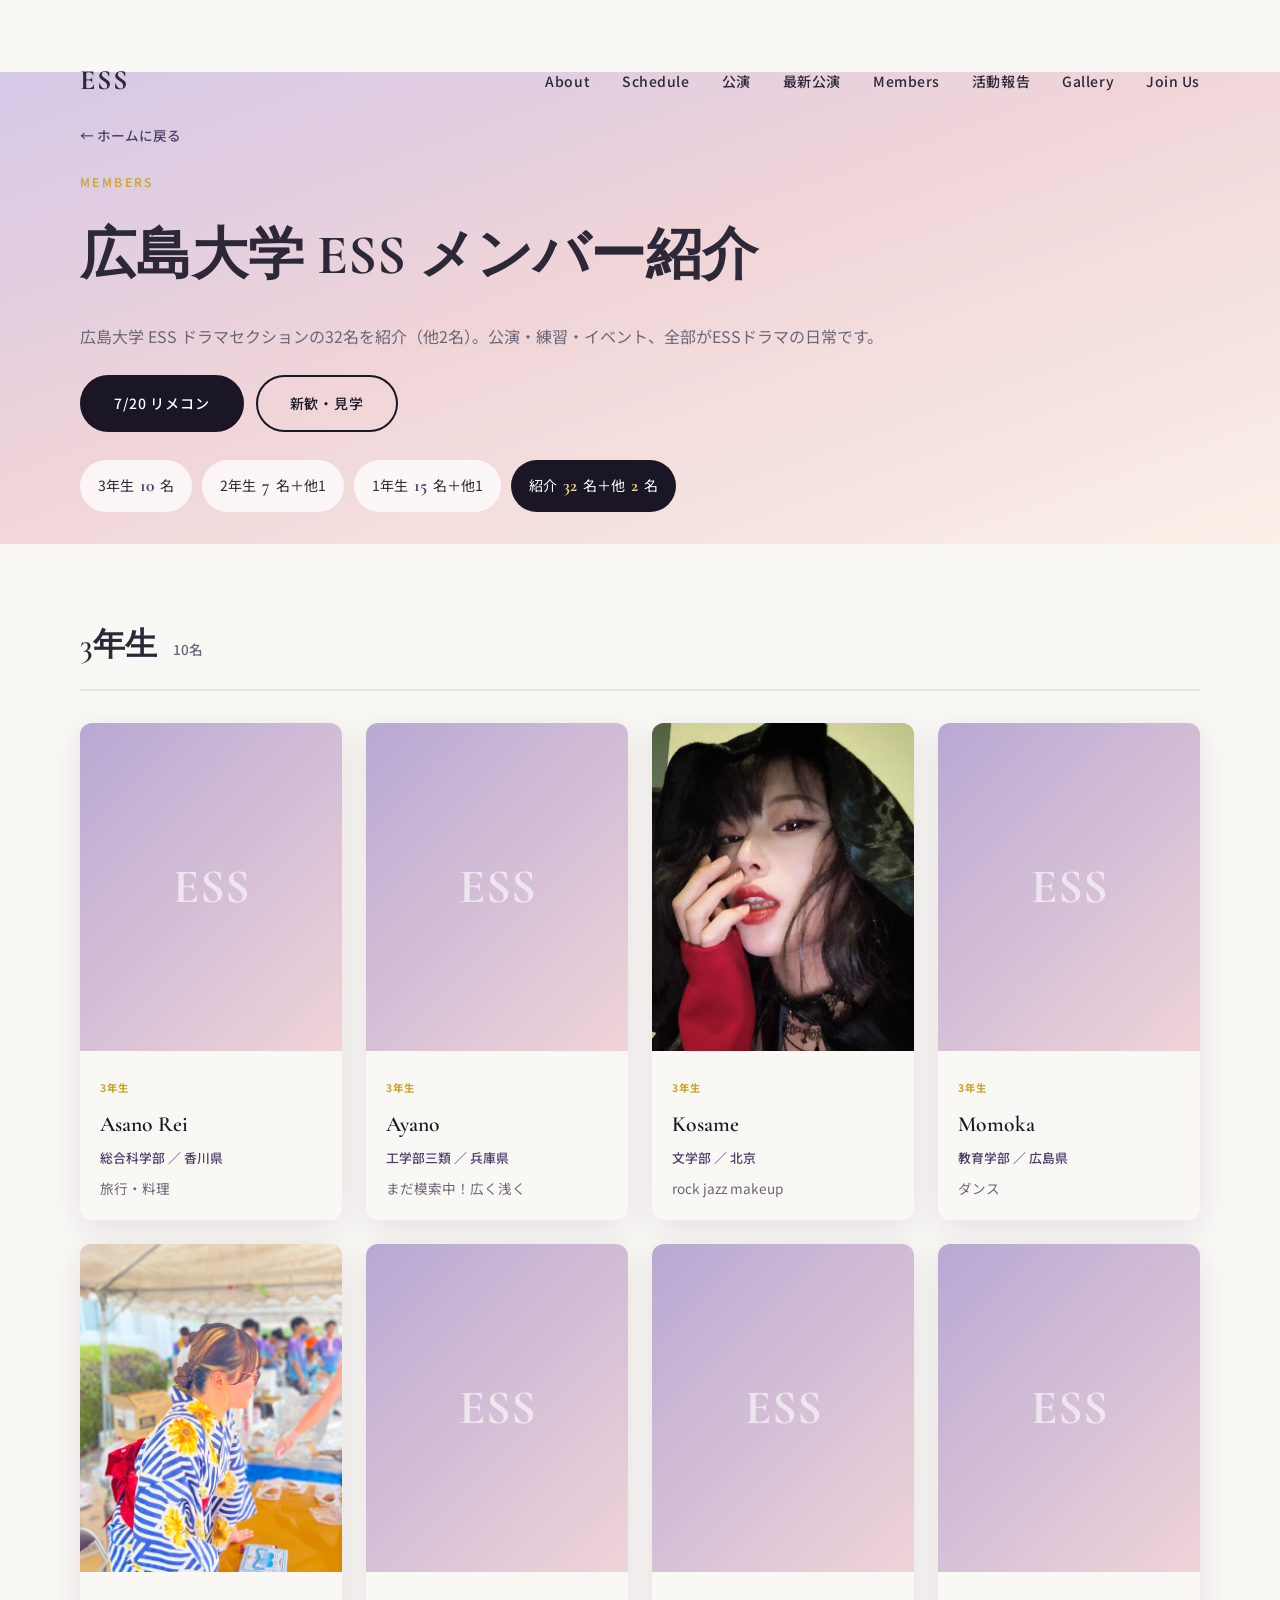
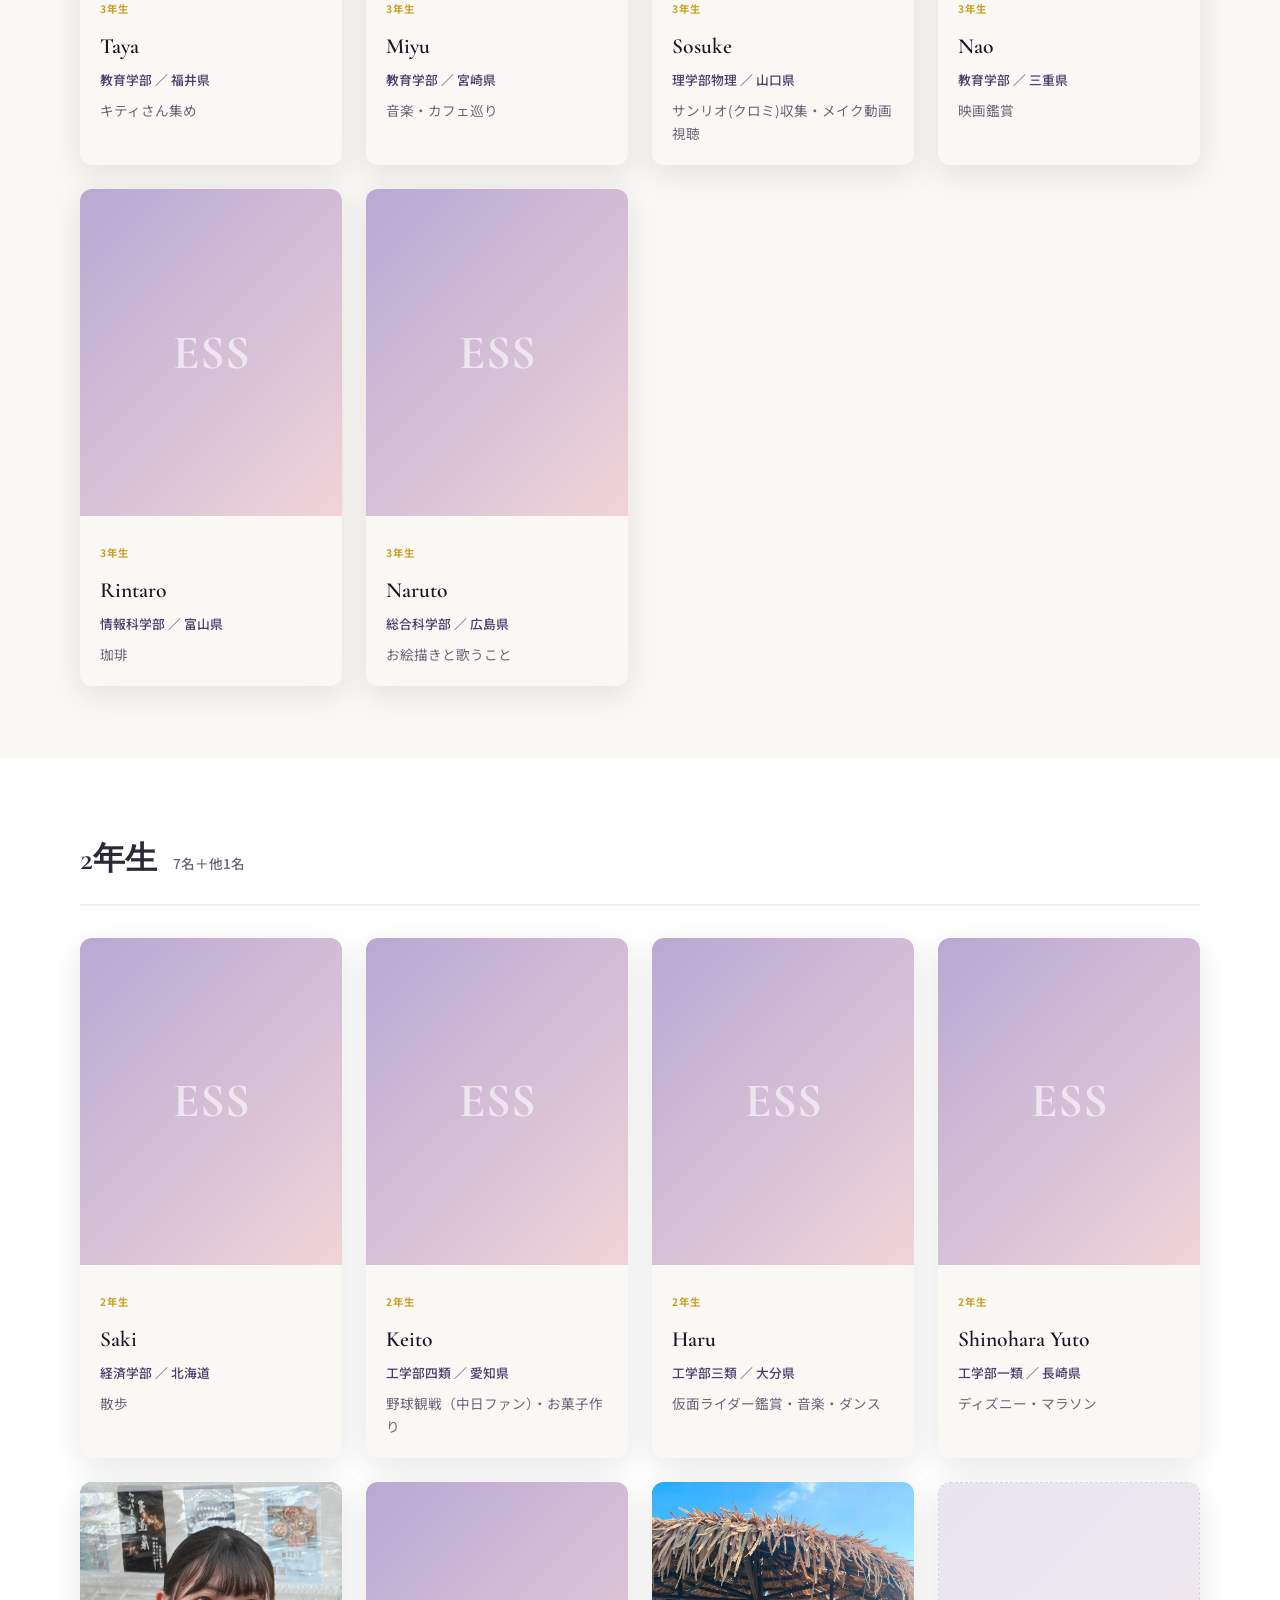
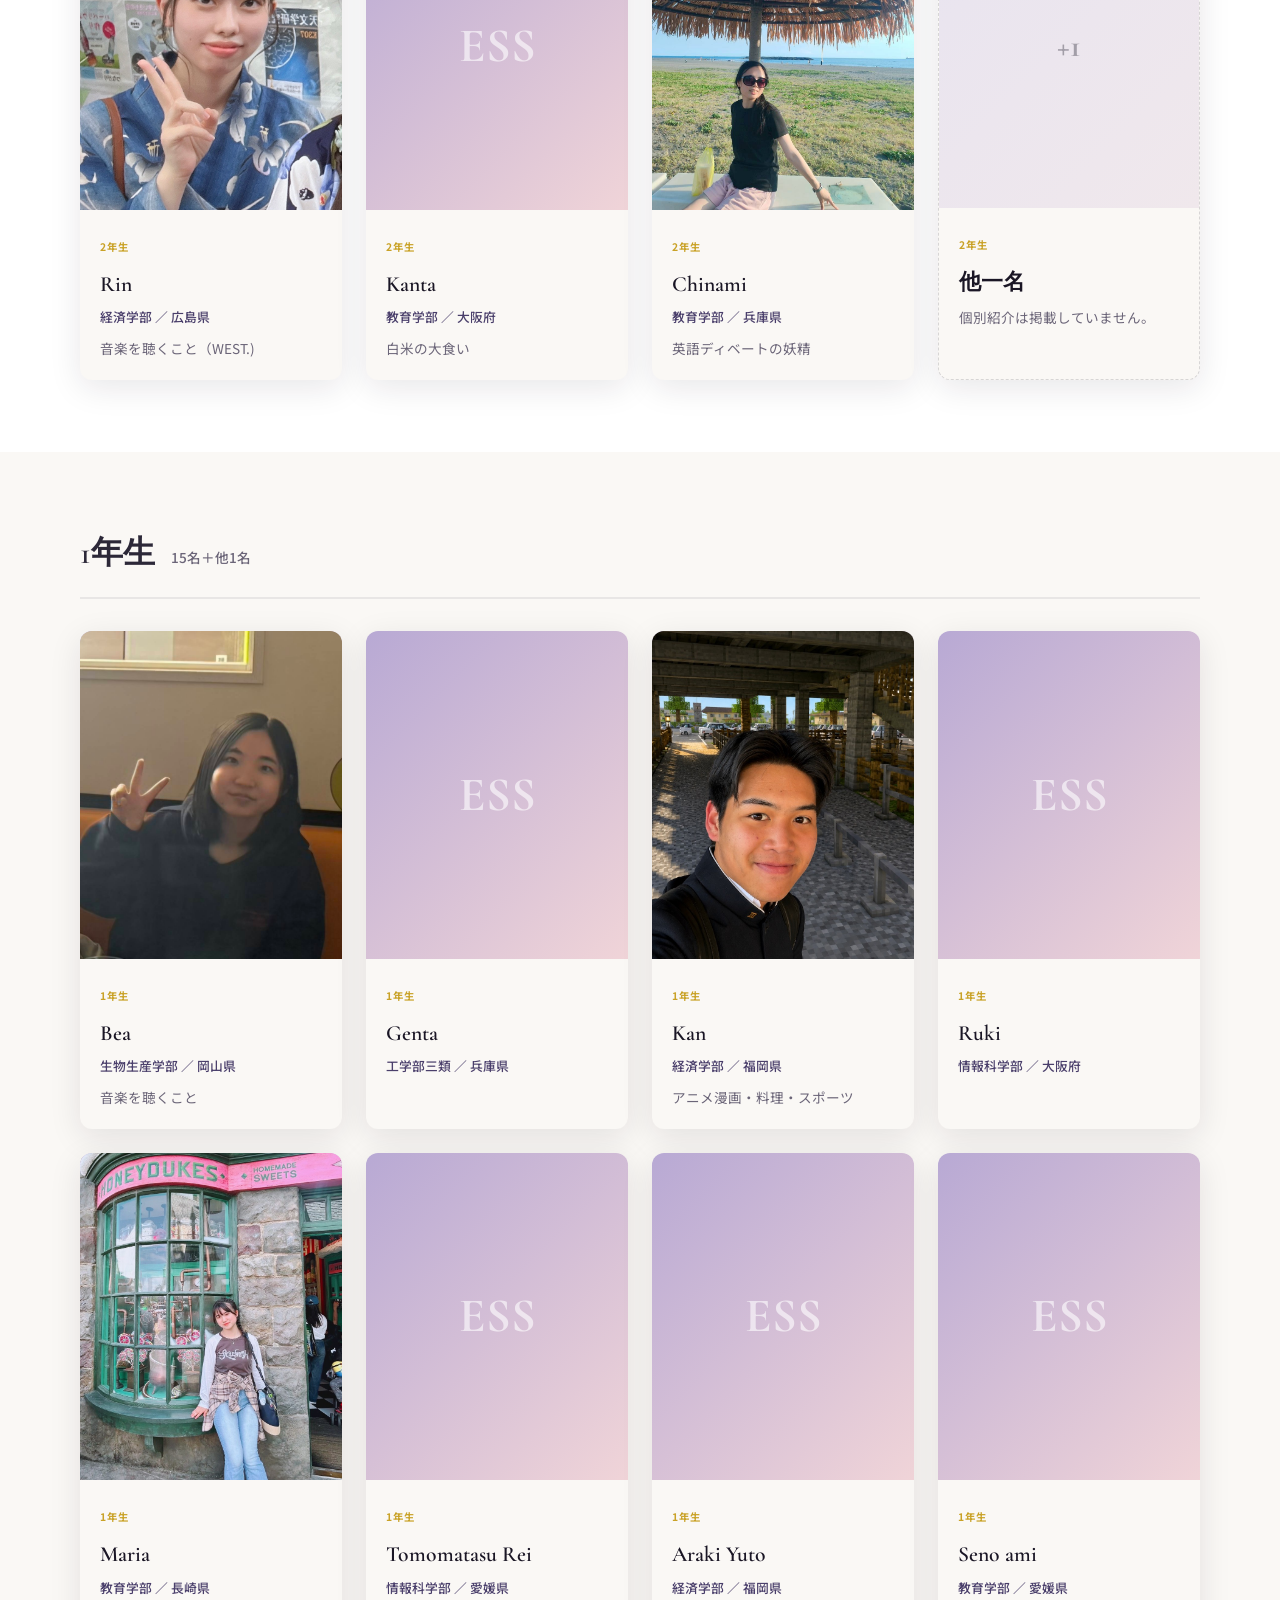
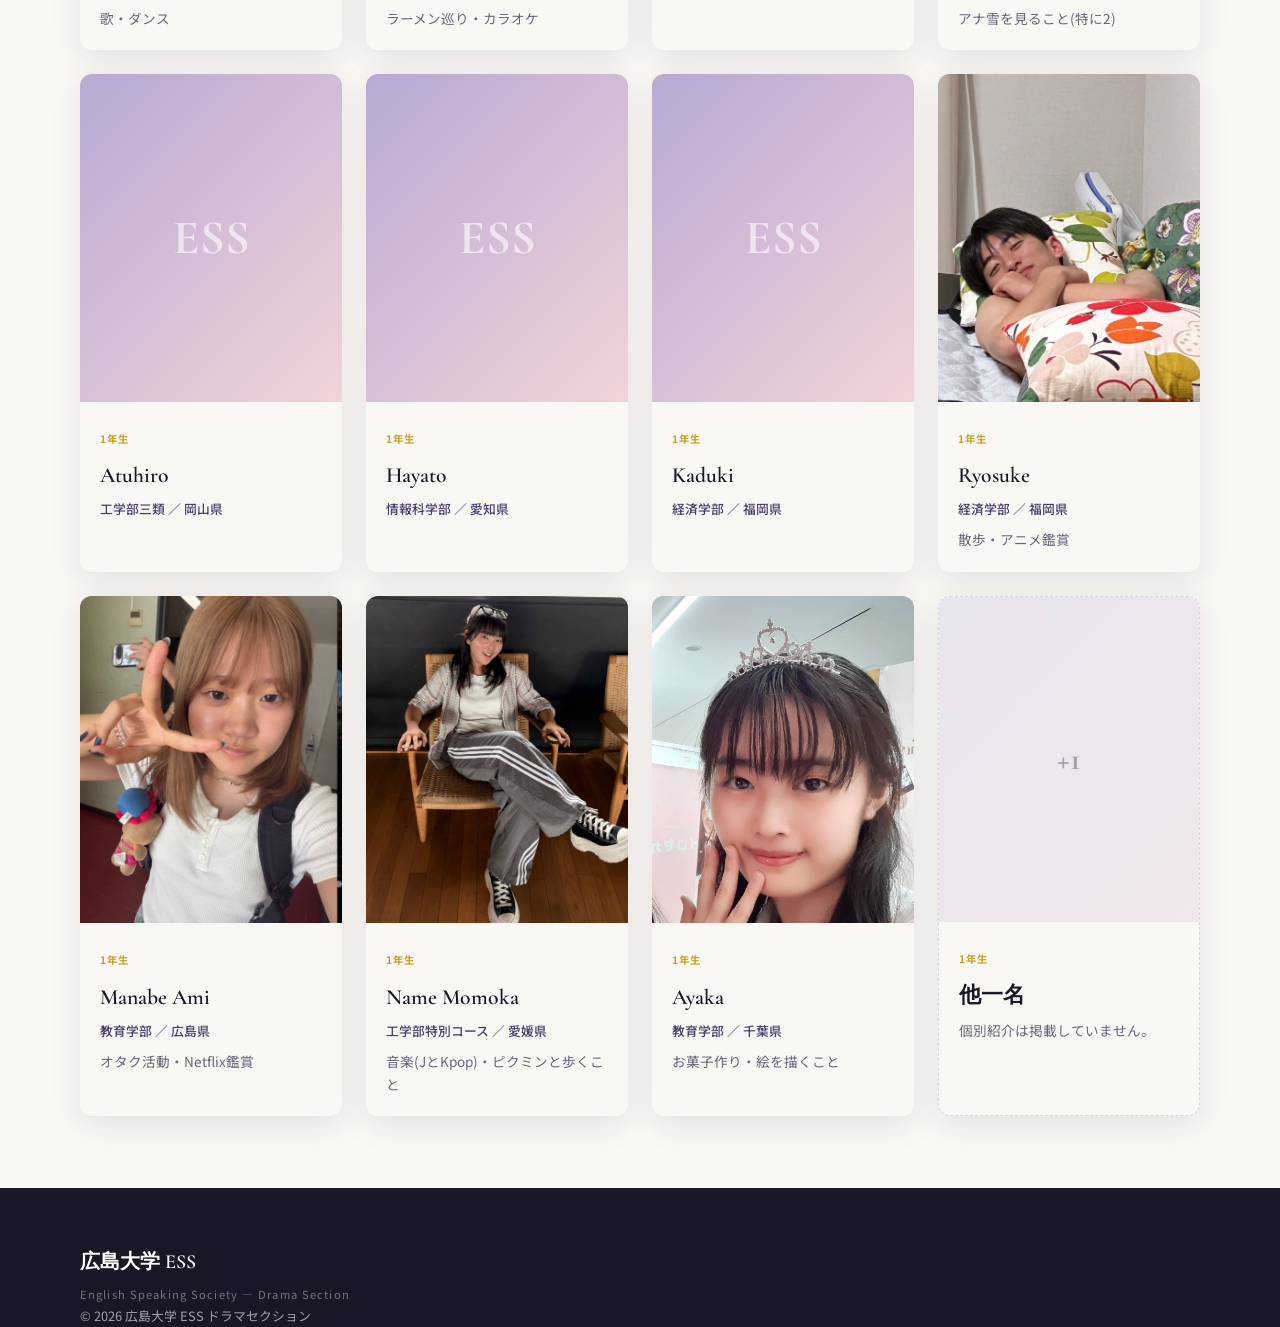
==== members.html @ 4d5298ad "Exclude photo 16 and add second-year other-member card. List 32 members with two hidden slots (grade" ====
<!DOCTYPE html>
<html lang="ja">
<head>
  <meta charset="UTF-8">
  <meta name="viewport" content="width=device-width, initial-scale=1.0">
  <meta name="description" content="広島大学 ESS ドラマセクションのメンバー32名を紹介（他2名）。3年生10名・2年生7名＋他1名・1年生15名＋他1名。英語演劇・ミュージカルサークル。">
  <meta name="keywords" content="広島大学 ESS, 広島大学ESS, ヒロダイ ESS, 広島大学 サークル, メンバー紹介">
  <meta name="robots" content="index, follow">
  <link rel="canonical" href="https://shinohara-yuto.github.io/hirodai-ess-website/members.html">
  <meta property="og:type" content="website">
  <meta property="og:locale" content="ja_JP">
  <meta property="og:site_name" content="広島大学 ESS ドラマセクション">
  <meta property="og:title" content="メンバー紹介 | 【公式】広島大学 ESS">
  <meta property="og:description" content="広島大学 ESS ドラマセクションのメンバー32名を紹介（他2名）。">
  <meta property="og:url" content="https://shinohara-yuto.github.io/hirodai-ess-website/members.html">
  <meta property="og:image" content="https://shinohara-yuto.github.io/hirodai-ess-website/assets/gallery/spring2026.jpg">
  <meta name="twitter:card" content="summary_large_image">
  <meta name="twitter:title" content="メンバー紹介 | 【公式】広島大学 ESS">
  <meta name="twitter:description" content="広島大学 ESS ドラマセクションのメンバー32名を紹介（他2名）。">
  <title>メンバー紹介 | 【公式】広島大学 ESS ドラマセクション</title>
  <script type="application/ld+json">
  {
    "@context": "https://schema.org",
    "@type": "WebPage",
    "name": "メンバー紹介 | 広島大学 ESS ドラマセクション",
    "url": "https://shinohara-yuto.github.io/hirodai-ess-website/members.html",
    "description": "広島大学 ESS ドラマセクションのメンバー紹介ページ",
    "isPartOf": {
      "@type": "WebSite",
      "name": "広島大学 ESS ドラマセクション",
      "url": "https://shinohara-yuto.github.io/hirodai-ess-website/"
    },
    "breadcrumb": {
      "@type": "BreadcrumbList",
      "itemListElement": [
        { "@type": "ListItem", "position": 1, "name": "広島大学 ESS", "item": "https://shinohara-yuto.github.io/hirodai-ess-website/" },
        { "@type": "ListItem", "position": 2, "name": "メンバー紹介" }
      ]
    }
  }
  </script>
  <link rel="preconnect" href="https://fonts.googleapis.com">
  <link rel="preconnect" href="https://fonts.gstatic.com" crossorigin>
  <link href="https://fonts.googleapis.com/css2?family=Cormorant+Garamond:ital,wght@0,400;0,600;0,700;1,400&family=Noto+Sans+JP:wght@300;400;500;700&display=swap" rel="stylesheet">
  <link rel="stylesheet" href="css/style.css">
  <link rel="stylesheet" href="css/members.css">
</head>
<body>
  <header class="site-header scrolled" id="top">
    <nav class="nav" aria-label="メインナビゲーション">
      <a href="index.html" class="nav-logo" title="広島大学 ESS 公式サイト">ESS</a>
      <button class="nav-toggle" aria-label="メニューを開く" aria-expanded="false">
        <span></span><span></span><span></span>
      </button>
      <ul class="nav-links">
        <li><a href="index.html#about">About</a></li>
        <li><a href="index.html#schedule">Schedule</a></li>
        <li><a href="index.html#performances">公演</a></li>
        <li><a href="index.html#current">最新公演</a></li>
        <li><a href="members.html" aria-current="page">Members</a></li>
        <li><a href="reports.html">活動報告</a></li>
        <li><a href="index.html#gallery">Gallery</a></li>
        <li><a href="index.html#join">Join Us</a></li>
      </ul>
    </nav>
  </header>

  <main class="members-page">
    <section class="members-hero" aria-labelledby="members-page-title">
      <div class="container">
        <a href="index.html#about" class="members-back">← ホームに戻る</a>
        <span class="section-label">Members</span>
        <h1 id="members-page-title" class="members-hero-title">広島大学 ESS メンバー紹介</h1>
        <p class="members-hero-lead">広島大学 ESS ドラマセクションの32名を紹介（他2名）。公演・練習・イベント、全部がESSドラマの日常です。</p>
        <div class="members-hero-actions">
          <a href="index.html#current" class="btn btn-primary btn-sm">7/20 リメコン</a>
          <a href="index.html#join" class="btn btn-outline">新歓・見学</a>
        </div>
        <div class="members-summary">
          <a href="#grade-3" class="summary-chip">3年生 <strong>10</strong>名</a>
          <a href="#grade-2" class="summary-chip">2年生 <strong>7</strong>名＋他1</a>
          <a href="#grade-1" class="summary-chip">1年生 <strong>15</strong>名＋他1</a>
          <span class="summary-chip summary-chip--total">紹介 <strong>32</strong>名＋他<strong>2</strong>名</span>
        </div>
      </div>
    </section>

    <section class="section members-section" id="grade-3" aria-labelledby="grade-3-heading">
      <div class="container">
        <div class="members-section-header">
          <h2 id="grade-3-heading">3年生</h2>
          <span class="members-count">10名</span>
        </div>
        <div class="members-grid" id="members-grade-3" aria-live="polite"></div>
      </div>
    </section>

    <section class="section members-section members-section--alt" id="grade-2" aria-labelledby="grade-2-heading">
      <div class="container">
        <div class="members-section-header">
          <h2 id="grade-2-heading">2年生</h2>
          <span class="members-count">7名＋他1名</span>
        </div>
        <div class="members-grid" id="members-grade-2" aria-live="polite"></div>
      </div>
    </section>

    <section class="section members-section" id="grade-1" aria-labelledby="grade-1-heading">
      <div class="container">
        <div class="members-section-header">
          <h2 id="grade-1-heading">1年生</h2>
          <span class="members-count">15名＋他1名</span>
        </div>
        <div class="members-grid" id="members-grade-1" aria-live="polite"></div>
      </div>
    </section>
  </main>

  <footer class="site-footer">
    <div class="container footer-inner">
      <p class="footer-logo">広島大学 ESS <span>English Speaking Society — Drama Section</span></p>
      <p class="footer-copy">&copy; 2026 広島大学 ESS ドラマセクション</p>
    </div>
  </footer>

  <script src="js/main.js"></script>
  <script src="js/members.js"></script>
</body>
</html>
---- css/style.css ----
/* ===== Variables ===== */
:root {
  --color-bg: #faf8f5;
  --color-bg-dark: #1a1625;
  --color-text: #2c2838;
  --color-text-muted: #6b6578;
  --color-accent: #c9a227;
  --color-accent-light: #e8d48b;
  --color-lavender: #b8a9d4;
  --color-pink: #f0d4d8;
  --color-purple-deep: #4a3f6b;
  --font-serif: "Cormorant Garamond", "Yu Mincho", serif;
  --font-sans: "Noto Sans JP", sans-serif;
  --radius: 12px;
  --shadow: 0 8px 32px rgba(26, 22, 37, 0.1);
  --transition: 0.3s cubic-bezier(0.4, 0, 0.2, 1);
  --announce-height: 44px;
  --header-height: 72px;
}

/* ===== Reset & Base ===== */
*, *::before, *::after {
  box-sizing: border-box;
  margin: 0;
  padding: 0;
}

html {
  scroll-behavior: smooth;
}

body {
  font-family: var(--font-sans);
  font-weight: 400;
  color: var(--color-text);
  background: var(--color-bg);
  line-height: 1.8;
  overflow-x: hidden;
  -webkit-text-size-adjust: 100%;
  padding-bottom: env(safe-area-inset-bottom);
}

img {
  max-width: 100%;
  height: auto;
  display: block;
}

a {
  color: inherit;
  text-decoration: none;
}

ul {
  list-style: none;
}

/* ===== Layout ===== */
.container {
  width: min(1120px, 92vw);
  margin-inline: auto;
}

.section {
  padding: 100px 0;
}

.section-header {
  margin-bottom: 56px;
}

.section-label {
  display: block;
  font-size: 0.75rem;
  font-weight: 500;
  letter-spacing: 0.2em;
  text-transform: uppercase;
  color: var(--color-accent);
  margin-bottom: 12px;
}

.section-label--light {
  color: var(--color-accent-light);
}

.section-title {
  font-family: var(--font-serif);
  font-size: clamp(2rem, 5vw, 3rem);
  font-weight: 600;
  line-height: 1.2;
}

.section-lead {
  margin-top: 16px;
  font-size: 0.95rem;
  color: var(--color-text-muted);
  max-width: 640px;
}

/* ===== Announce Bar ===== */
.announce-bar {
  position: fixed;
  top: 0;
  left: 0;
  right: 0;
  z-index: 110;
  background: linear-gradient(90deg, #2a1f45 0%, #4a3f6b 50%, #2a1f45 100%);
  color: #fff;
  border-bottom: 1px solid rgba(232, 212, 139, 0.25);
}

.announce-bar-inner {
  display: flex;
  align-items: center;
  gap: 16px;
  min-height: var(--announce-height);
  padding: 8px 0;
}

.announce-badge {
  flex-shrink: 0;
  font-size: 0.6rem;
  font-weight: 700;
  letter-spacing: 0.15em;
  padding: 4px 10px;
  background: var(--color-accent);
  color: var(--color-bg-dark);
  border-radius: 4px;
}

.announce-text {
  flex: 1;
  font-size: 0.8rem;
  white-space: nowrap;
  overflow: hidden;
  text-overflow: ellipsis;
}

.announce-text strong {
  color: var(--color-accent-light);
}

.announce-link {
  flex-shrink: 0;
  font-size: 0.75rem;
  font-weight: 600;
  color: var(--color-accent-light);
  white-space: nowrap;
}

.announce-link:hover {
  text-decoration: underline;
}

/* ===== Header ===== */
.site-header {
  position: fixed;
  top: var(--announce-height);
  left: 0;
  right: 0;
  z-index: 100;
  padding: 0 4vw;
  transition: background var(--transition), box-shadow var(--transition);
}

.site-header.scrolled {
  background: rgba(250, 248, 245, 0.92);
  backdrop-filter: blur(12px);
  box-shadow: 0 1px 0 rgba(26, 22, 37, 0.06);
}

.nav {
  display: flex;
  align-items: center;
  justify-content: space-between;
  height: 72px;
  max-width: 1120px;
  margin-inline: auto;
}

.nav-logo {
  font-family: var(--font-serif);
  font-size: 1.75rem;
  font-weight: 700;
  letter-spacing: 0.08em;
}

.nav-links {
  display: flex;
  gap: 32px;
}

.nav-links a {
  font-size: 0.875rem;
  font-weight: 500;
  letter-spacing: 0.04em;
  position: relative;
  transition: color var(--transition);
}

.nav-links a::after {
  content: "";
  position: absolute;
  bottom: -4px;
  left: 0;
  width: 0;
  height: 1px;
  background: var(--color-accent);
  transition: width var(--transition);
}

.nav-links a:hover::after {
  width: 100%;
}

.nav-toggle {
  display: none;
  flex-direction: column;
  gap: 5px;
  background: none;
  border: none;
  cursor: pointer;
  padding: 8px;
}

.nav-toggle span {
  display: block;
  width: 24px;
  height: 2px;
  background: var(--color-text);
  transition: var(--transition);
}

/* ===== Hero ===== */
.hero {
  position: relative;
  min-height: 100vh;
  display: flex;
  align-items: center;
  justify-content: center;
  text-align: center;
  padding: calc(var(--announce-height) + var(--header-height) + 40px) 4vw 80px;
  overflow: hidden;
}

.hero-bg {
  position: absolute;
  inset: 0;
  z-index: -2;
}

.hero-bg-image {
  width: 100%;
  height: 100%;
  object-fit: cover;
  object-position: center 20%;
}

.hero-bg::after {
  content: "";
  position: absolute;
  inset: 0;
  background:
    linear-gradient(to bottom, rgba(26, 22, 37, 0.55) 0%, rgba(26, 22, 37, 0.75) 50%, rgba(26, 22, 37, 0.92) 100%),
    radial-gradient(circle at 50% 30%, rgba(201, 162, 39, 0.15) 0%, transparent 60%);
}

.hero-badge {
  display: inline-block;
  font-size: 0.7rem;
  font-weight: 700;
  letter-spacing: 0.2em;
  text-transform: uppercase;
  padding: 8px 20px;
  border: 1px solid rgba(232, 212, 139, 0.5);
  border-radius: 50px;
  color: var(--color-accent-light);
  margin-bottom: 20px;
}

.hero-content {
  position: relative;
  z-index: 1;
  animation: fadeUp 1s ease-out;
  max-width: 720px;
}

.hero-eyebrow {
  font-size: 0.8rem;
  font-weight: 500;
  letter-spacing: 0.25em;
  text-transform: uppercase;
  color: rgba(255, 255, 255, 0.7);
  margin-bottom: 16px;
}

.hero-title {
  font-family: var(--font-serif);
  font-size: clamp(4rem, 12vw, 8rem);
  font-weight: 700;
  line-height: 0.95;
  letter-spacing: 0.02em;
  color: #fff;
  margin-bottom: 24px;
  text-shadow: 0 4px 30px rgba(0, 0, 0, 0.3);
}

.hero-title-campus {
  display: block;
  font-family: var(--font-sans);
  font-size: 0.22em;
  font-weight: 500;
  letter-spacing: 0.14em;
  margin-bottom: 0.12em;
  opacity: 0.92;
}

.hero-title-sub {
  display: block;
  font-size: 0.35em;
  font-weight: 400;
  font-style: italic;
  letter-spacing: 0.15em;
  margin-top: 8px;
  color: var(--color-accent-light);
}

.hero-lead {
  font-size: clamp(1rem, 2.5vw, 1.15rem);
  color: rgba(255, 255, 255, 0.85);
  margin-bottom: 28px;
  line-height: 2;
}

.hero-countdown {
  display: inline-flex;
  flex-direction: column;
  align-items: center;
  gap: 4px;
  padding: 16px 28px;
  margin-bottom: 32px;
  background: rgba(255, 255, 255, 0.08);
  backdrop-filter: blur(8px);
  border: 1px solid rgba(255, 255, 255, 0.15);
  border-radius: var(--radius);
}

.hero-countdown-label {
  font-size: 0.7rem;
  letter-spacing: 0.15em;
  text-transform: uppercase;
  color: rgba(255, 255, 255, 0.6);
}

.hero-countdown-value {
  font-family: var(--font-serif);
  font-size: 1.5rem;
  font-weight: 600;
  color: var(--color-accent-light);
}

.hero-actions {
  display: flex;
  gap: 16px;
  justify-content: center;
  flex-wrap: wrap;
}

.hero-scroll {
  position: absolute;
  bottom: 40px;
  left: 50%;
  transform: translateX(-50%);
  display: flex;
  flex-direction: column;
  align-items: center;
  gap: 8px;
  font-size: 0.7rem;
  letter-spacing: 0.15em;
  text-transform: uppercase;
  color: rgba(255, 255, 255, 0.5);
}

.hero-scroll-line {
  width: 1px;
  height: 40px;
  background: linear-gradient(to bottom, rgba(255, 255, 255, 0.5), transparent);
  animation: scrollPulse 2s ease-in-out infinite;
}

.btn-glow {
  box-shadow: 0 0 30px rgba(201, 162, 39, 0.4);
}

.btn-glow:hover {
  box-shadow: 0 0 40px rgba(201, 162, 39, 0.6);
}

.btn-outline-light {
  border-color: rgba(255, 255, 255, 0.85);
  color: #fff;
  background: rgba(26, 22, 37, 0.55);
  backdrop-filter: blur(8px);
  -webkit-backdrop-filter: blur(8px);
  box-shadow: 0 4px 16px rgba(0, 0, 0, 0.2);
}

.btn-outline-light:hover {
  background: #fff;
  color: var(--color-bg-dark);
  border-color: #fff;
  box-shadow: 0 6px 20px rgba(0, 0, 0, 0.15);
}

.btn-sm {
  padding: 10px 20px;
  font-size: 0.8rem;
}

/* ===== Spotlight ===== */
.spotlight {
  margin-top: -40px;
  position: relative;
  z-index: 2;
  padding-bottom: 20px;
}

.spotlight-grid {
  display: grid;
  grid-template-columns: repeat(4, 1fr);
  gap: 14px;
}

.spotlight-card {
  display: flex;
  flex-direction: column;
  gap: 4px;
  padding: 24px 20px;
  background: #fff;
  border-radius: var(--radius);
  box-shadow: var(--shadow);
  border-top: 3px solid var(--color-lavender);
  transition: all var(--transition);
}

.spotlight-card:hover {
  transform: translateY(-6px);
  box-shadow: 0 16px 40px rgba(26, 22, 37, 0.15);
}

.spotlight-card--featured {
  border-top-color: var(--color-accent);
  background: linear-gradient(135deg, #fff 0%, #faf6f0 100%);
}

.spotlight-label {
  font-size: 0.65rem;
  font-weight: 700;
  letter-spacing: 0.12em;
  text-transform: uppercase;
  color: var(--color-accent);
}

.spotlight-card strong {
  font-family: var(--font-serif);
  font-size: 1.2rem;
  font-weight: 600;
  color: var(--color-bg-dark);
}

.spotlight-meta {
  font-size: 0.8rem;
  color: var(--color-text-muted);
}

.section-lead--light {
  color: rgba(255, 255, 255, 0.65);
}

/* ===== Why ESS ===== */
.why-ess {
  background: linear-gradient(180deg, #fff 0%, var(--color-bg) 100%);
}

.why-grid {
  display: grid;
  grid-template-columns: repeat(2, 1fr);
  gap: 20px;
}

.why-card {
  background: #fff;
  border-radius: var(--radius);
  padding: 32px 28px;
  box-shadow: var(--shadow);
  border-left: 4px solid var(--color-lavender);
  transition: transform var(--transition), box-shadow var(--transition);
}

.why-card:hover {
  transform: translateY(-4px);
  box-shadow: 0 16px 40px rgba(26, 22, 37, 0.12);
}

.why-icon {
  display: block;
  font-family: var(--font-serif);
  font-size: 2rem;
  font-weight: 700;
  color: var(--color-accent);
  margin-bottom: 12px;
}

.why-card h3 {
  font-family: var(--font-serif);
  font-size: 1.25rem;
  font-weight: 600;
  margin-bottom: 10px;
}

.why-card p {
  font-size: 0.9rem;
  color: var(--color-text-muted);
  line-height: 1.75;
}

/* ===== Voices ===== */
.voices {
  background: #fff;
}

.voices-grid {
  display: grid;
  grid-template-columns: repeat(3, 1fr);
  gap: 20px;
}

.voice-card {
  background: var(--color-bg);
  border-radius: var(--radius);
  padding: 28px;
  border-top: 3px solid var(--color-accent);
  margin: 0;
}

.voice-quote {
  font-size: 0.95rem;
  line-height: 1.85;
  color: var(--color-text);
  margin-bottom: 16px;
}

.voice-quote::before {
  content: "\201C";
  font-family: var(--font-serif);
  font-size: 2.5rem;
  color: var(--color-lavender);
  line-height: 0;
  display: block;
  margin-bottom: 8px;
}

.voice-author {
  font-size: 0.8rem;
  font-weight: 600;
  color: var(--color-purple-deep);
}

/* ===== Buttons ===== */
.btn {
  display: inline-flex;
  align-items: center;
  justify-content: center;
  padding: 14px 32px;
  font-family: var(--font-sans);
  font-size: 0.875rem;
  font-weight: 500;
  letter-spacing: 0.06em;
  border-radius: 50px;
  border: 2px solid transparent;
  cursor: pointer;
  transition: all var(--transition);
}

.btn-primary {
  background: var(--color-bg-dark);
  color: #fff;
  border-color: var(--color-bg-dark);
}

.btn-primary:hover {
  background: var(--color-purple-deep);
  border-color: var(--color-purple-deep);
  transform: translateY(-2px);
  box-shadow: var(--shadow);
}

.btn-outline {
  background: transparent;
  color: var(--color-bg-dark);
  border-color: var(--color-bg-dark);
}

.btn-outline:hover {
  background: var(--color-bg-dark);
  color: #fff;
  transform: translateY(-2px);
}

/* ===== About ===== */
.about-grid {
  display: grid;
  grid-template-columns: 1fr 1fr;
  gap: 64px;
  align-items: start;
}

.about-text p {
  color: var(--color-text-muted);
  margin-bottom: 20px;
}

.about-features li {
  display: flex;
  gap: 24px;
  padding: 28px 0;
  border-bottom: 1px solid rgba(26, 22, 37, 0.08);
}

.about-features li:first-child {
  padding-top: 0;
}

.feature-num {
  font-family: var(--font-serif);
  font-size: 1.5rem;
  font-weight: 600;
  color: var(--color-accent);
  flex-shrink: 0;
}

.about-features h3 {
  font-family: var(--font-serif);
  font-size: 1.35rem;
  font-weight: 600;
  margin-bottom: 8px;
}

.about-features p {
  font-size: 0.9rem;
  color: var(--color-text-muted);
  line-height: 1.7;
}

/* ===== Member Stats ===== */
.member-stats {
  margin-top: 64px;
  padding-top: 48px;
  border-top: 1px solid rgba(26, 22, 37, 0.08);
}

.member-stats-title {
  font-family: var(--font-serif);
  font-size: 1.5rem;
  font-weight: 600;
  text-align: center;
  margin-bottom: 28px;
}

.member-stats-grid {
  display: grid;
  grid-template-columns: repeat(4, 1fr);
  gap: 16px;
}

.stat-card {
  background: #fff;
  border-radius: var(--radius);
  padding: 28px 16px;
  text-align: center;
  box-shadow: var(--shadow);
}

.stat-card--total {
  background: var(--color-bg-dark);
  color: #fff;
}

.stat-card--total .stat-label {
  color: rgba(255, 255, 255, 0.7);
}

.stat-num {
  display: block;
  font-family: var(--font-serif);
  font-size: 2.5rem;
  font-weight: 700;
  line-height: 1;
  margin-bottom: 8px;
  color: var(--color-purple-deep);
}

.stat-card--total .stat-num {
  color: var(--color-accent-light);
}

.stat-label {
  font-size: 0.85rem;
  font-weight: 500;
  color: var(--color-text-muted);
}

.stat-note {
  display: block;
  margin-top: 4px;
  font-size: 0.72rem;
  font-weight: 600;
  color: var(--color-accent);
}

/* ===== Schedule ===== */
.schedule {
  background: #fff;
}

.schedule-subtitle {
  font-family: var(--font-serif);
  font-size: 1.35rem;
  font-weight: 600;
  margin-bottom: 20px;
}

.practice-card {
  background: linear-gradient(135deg, var(--color-lavender) 0%, var(--color-pink) 100%);
  border-radius: var(--radius);
  padding: 32px 36px;
  margin-bottom: 56px;
}

.practice-main {
  display: flex;
  align-items: baseline;
  gap: 24px;
  flex-wrap: wrap;
  margin-bottom: 12px;
}

.practice-days {
  font-family: var(--font-serif);
  font-size: 1.75rem;
  font-weight: 700;
  color: var(--color-bg-dark);
}

.practice-time {
  font-size: 1.25rem;
  font-weight: 500;
  color: var(--color-purple-deep);
}

.practice-note {
  font-size: 0.9rem;
  color: var(--color-purple-deep);
}

.practice-note--muted {
  margin-top: 8px;
  font-size: 0.85rem;
  opacity: 0.85;
}

.timeline-track {
  display: grid;
  grid-template-columns: repeat(3, 1fr);
  gap: 12px;
}

.timeline-item {
  background: var(--color-bg);
  border-radius: var(--radius);
  padding: 20px;
  border-left: 3px solid var(--color-lavender);
  transition: transform var(--transition);
}

.timeline-item:hover {
  transform: translateY(-2px);
}

.timeline-item--highlight {
  border-left-color: var(--color-accent);
  background: linear-gradient(135deg, #fff 0%, #faf6f0 100%);
}

.timeline-month {
  display: block;
  font-size: 0.7rem;
  font-weight: 700;
  letter-spacing: 0.1em;
  text-transform: uppercase;
  color: var(--color-accent);
  margin-bottom: 6px;
}

.timeline-event {
  font-size: 0.95rem;
  font-weight: 500;
  color: var(--color-text);
}

/* ===== Year Schedule (vertical timeline) ===== */
.year-schedule {
  margin-top: 8px;
}

.year-schedule-header {
  display: flex;
  align-items: flex-end;
  justify-content: space-between;
  gap: 16px;
  flex-wrap: wrap;
  margin-bottom: 28px;
}

.year-schedule-header .schedule-subtitle {
  margin-bottom: 0;
}

.year-schedule-legend {
  display: flex;
  gap: 8px;
  flex-wrap: wrap;
}

.year-schedule-legend-item {
  font-size: 0.7rem;
  font-weight: 600;
  letter-spacing: 0.06em;
  padding: 5px 12px;
  border-radius: 999px;
  border: 1px solid transparent;
}

.year-schedule-legend-item--performance {
  color: #8a6d12;
  background: rgba(201, 162, 39, 0.14);
  border-color: rgba(201, 162, 39, 0.35);
}

.year-schedule-legend-item--event {
  color: var(--color-purple-deep);
  background: rgba(184, 169, 212, 0.22);
  border-color: rgba(184, 169, 212, 0.45);
}

.year-schedule-legend-item--prep {
  color: var(--color-text-muted);
  background: rgba(107, 101, 120, 0.08);
  border-color: rgba(107, 101, 120, 0.18);
}

.year-schedule-list {
  list-style: none;
  position: relative;
  display: flex;
  flex-direction: column;
  gap: 0;
}

.year-schedule-list::before {
  content: "";
  position: absolute;
  left: 52px;
  top: 18px;
  bottom: 18px;
  width: 2px;
  background: linear-gradient(180deg, var(--color-lavender) 0%, var(--color-accent-light) 50%, var(--color-lavender) 100%);
  border-radius: 2px;
}

.year-schedule-row {
  display: grid;
  grid-template-columns: 104px 1fr;
  gap: 20px;
  align-items: start;
  padding: 10px 0;
  position: relative;
}

.year-schedule-date {
  position: relative;
  z-index: 1;
  text-align: right;
  padding-top: 14px;
}

.year-schedule-date span {
  display: inline-block;
  min-width: 72px;
  padding: 8px 12px;
  font-family: var(--font-serif);
  font-size: 0.95rem;
  font-weight: 700;
  color: var(--color-purple-deep);
  background: #fff;
  border: 1px solid rgba(184, 169, 212, 0.45);
  border-radius: 999px;
  box-shadow: 0 2px 8px rgba(26, 22, 37, 0.06);
}

.year-schedule-row--current .year-schedule-date span {
  color: #fff;
  background: linear-gradient(135deg, var(--color-accent) 0%, #a88418 100%);
  border-color: transparent;
  box-shadow: 0 4px 16px rgba(201, 162, 39, 0.35);
}

.year-schedule-body {
  display: flex;
  flex-wrap: wrap;
  gap: 10px;
  padding: 8px 0 8px 4px;
}

.year-schedule-chip {
  flex: 1 1 180px;
  max-width: 100%;
  padding: 14px 16px;
  border-radius: var(--radius);
  border: 1px solid transparent;
  transition: transform var(--transition), box-shadow var(--transition);
}

.year-schedule-chip:hover {
  transform: translateY(-2px);
  box-shadow: 0 6px 20px rgba(26, 22, 37, 0.08);
}

.year-schedule-chip--performance {
  background: linear-gradient(135deg, #fffdf5 0%, #faf6eb 100%);
  border-color: rgba(201, 162, 39, 0.35);
}

.year-schedule-chip--event {
  background: linear-gradient(135deg, #faf8fd 0%, #f3eef9 100%);
  border-color: rgba(184, 169, 212, 0.45);
}

.year-schedule-chip--prep {
  background: var(--color-bg);
  border-color: rgba(107, 101, 120, 0.12);
}

.year-schedule-row--current .year-schedule-chip--performance {
  box-shadow: 0 0 0 2px rgba(201, 162, 39, 0.2);
}

.year-schedule-tag {
  display: inline-block;
  font-size: 0.62rem;
  font-weight: 700;
  letter-spacing: 0.1em;
  text-transform: uppercase;
  margin-bottom: 6px;
  opacity: 0.85;
}

.year-schedule-chip--performance .year-schedule-tag { color: #8a6d12; }
.year-schedule-chip--event .year-schedule-tag { color: var(--color-purple-deep); }
.year-schedule-chip--prep .year-schedule-tag { color: var(--color-text-muted); }

.year-schedule-chip p {
  font-size: 0.95rem;
  font-weight: 600;
  color: var(--color-text);
  line-height: 1.5;
}

/* ===== Performance Types ===== */
.performances {
  background: var(--color-bg);
}

.performance-types {
  display: grid;
  grid-template-columns: repeat(3, 1fr);
  gap: 24px;
}

.perf-type-card {
  background: #fff;
  border-radius: var(--radius);
  padding: 32px 28px;
  box-shadow: var(--shadow);
  border-top: 3px solid var(--color-lavender);
}

.perf-type-card--main {
  border-top-color: var(--color-accent);
}

.perf-type-header {
  margin-bottom: 16px;
}

.perf-type-season {
  display: block;
  font-size: 0.7rem;
  font-weight: 700;
  letter-spacing: 0.12em;
  text-transform: uppercase;
  color: var(--color-accent);
  margin-bottom: 8px;
}

.perf-type-header h3 {
  font-family: var(--font-serif);
  font-size: 1.75rem;
  font-weight: 600;
  margin-bottom: 6px;
}

.perf-type-grade {
  display: inline-block;
  font-size: 0.75rem;
  font-weight: 500;
  padding: 4px 12px;
  background: var(--color-bg);
  border-radius: 50px;
  color: var(--color-purple-deep);
}

.perf-type-tagline {
  font-size: 0.85rem;
  font-weight: 700;
  color: var(--color-purple-deep);
  margin-bottom: 12px;
}

.perf-type-meta {
  display: grid;
  gap: 8px;
  margin-bottom: 16px;
  padding-bottom: 16px;
  border-bottom: 1px solid rgba(26, 22, 37, 0.08);
}

.perf-type-meta dt {
  font-size: 0.7rem;
  font-weight: 700;
  letter-spacing: 0.1em;
  text-transform: uppercase;
  color: var(--color-text-muted);
}

.perf-type-meta dd {
  font-size: 0.9rem;
  font-weight: 500;
  margin-bottom: 4px;
}

.perf-type-card > p:last-child {
  font-size: 0.875rem;
  color: var(--color-text-muted);
  line-height: 1.75;
}

/* ===== Current Production ===== */
.current {
  background: var(--color-bg-dark);
  color: #fff;
}

.section-header--light .section-title {
  color: #fff;
}

.current-card {
  display: grid;
  grid-template-columns: 1fr 1.1fr;
  gap: 56px;
  align-items: center;
}

.current-posters {
  display: grid;
  grid-template-columns: 1fr 0.55fr;
  gap: 16px;
  align-items: start;
}

.current-posters--single {
  grid-template-columns: 1fr;
  max-width: 360px;
  margin-inline: auto;
}

@media (min-width: 901px) {
  .current-posters--single {
    max-width: 320px;
    margin-inline: 0;
  }
}

.current-poster {
  border-radius: var(--radius);
  overflow: hidden;
  box-shadow: 0 20px 60px rgba(0, 0, 0, 0.4);
}

.current-poster img {
  width: 100%;
  height: auto;
  display: block;
}

.current-poster--sub {
  margin-top: 24px;
}

.current-eyebrow {
  font-size: 0.75rem;
  letter-spacing: 0.2em;
  text-transform: uppercase;
  color: var(--color-accent-light);
  margin-bottom: 12px;
}

.current-title {
  font-family: var(--font-serif);
  font-size: clamp(2.5rem, 6vw, 4rem);
  font-weight: 700;
  letter-spacing: 0.05em;
  line-height: 1;
  margin-bottom: 8px;
}

.current-subtitle {
  font-size: 1rem;
  color: rgba(255, 255, 255, 0.6);
  margin-bottom: 24px;
}

.current-desc {
  color: rgba(255, 255, 255, 0.75);
  margin-bottom: 32px;
  line-height: 1.9;
}

.current-details {
  display: grid;
  grid-template-columns: 1fr 1fr;
  gap: 20px;
  margin-bottom: 36px;
}

.current-details dt {
  font-size: 0.7rem;
  font-weight: 700;
  letter-spacing: 0.15em;
  text-transform: uppercase;
  color: var(--color-accent-light);
  margin-bottom: 4px;
}

.current-details dd {
  font-size: 0.95rem;
  color: rgba(255, 255, 255, 0.85);
}

.current-details-full {
  grid-column: 1 / -1;
}

/* ===== FAQ ===== */
.faq {
  background: #fff;
}

.faq-list {
  display: grid;
  gap: 12px;
  max-width: 800px;
}

.faq-item {
  background: var(--color-bg);
  border-radius: var(--radius);
  overflow: hidden;
  border: 1px solid rgba(26, 22, 37, 0.06);
}

.faq-item summary {
  font-weight: 700;
  font-size: 1rem;
  padding: 20px 52px 20px 24px;
  cursor: pointer;
  list-style: none;
  position: relative;
  color: var(--color-bg-dark);
  transition: background var(--transition);
}

.faq-item summary::-webkit-details-marker {
  display: none;
}

.faq-item summary::after {
  content: "+";
  position: absolute;
  right: 24px;
  top: 50%;
  transform: translateY(-50%);
  font-size: 1.25rem;
  font-weight: 400;
  color: var(--color-accent);
  transition: transform var(--transition);
}

.faq-item[open] summary::after {
  content: "−";
}

.faq-item summary:hover {
  background: rgba(26, 22, 37, 0.03);
}

.faq-item p {
  font-size: 0.9rem;
  color: var(--color-text-muted);
  line-height: 1.8;
  padding: 0 24px 20px;
}

/* ===== Productions ===== */
.production-grid {
  display: grid;
  grid-template-columns: repeat(3, 1fr);
  gap: 24px;
}

.production-card {
  background: #fff;
  border-radius: var(--radius);
  padding: 36px 28px;
  box-shadow: var(--shadow);
  transition: transform var(--transition), box-shadow var(--transition);
  border-top: 3px solid var(--color-lavender);
}

.production-card:hover {
  transform: translateY(-6px);
  box-shadow: 0 16px 48px rgba(26, 22, 37, 0.14);
}

.production-card--upcoming {
  border-top-color: var(--color-accent);
  background: linear-gradient(135deg, #fff 0%, #faf6f0 100%);
}

.production-season {
  font-size: 0.7rem;
  font-weight: 700;
  letter-spacing: 0.12em;
  text-transform: uppercase;
  color: var(--color-accent);
  margin-bottom: 16px;
}

.production-title {
  font-family: var(--font-serif);
  font-size: 1.75rem;
  font-weight: 600;
  margin-bottom: 4px;
}

.production-subtitle {
  font-size: 0.9rem;
  color: var(--color-text-muted);
  margin-bottom: 16px;
}

.production-desc {
  font-size: 0.875rem;
  color: var(--color-text-muted);
  line-height: 1.7;
}

/* ===== Gallery ===== */
.gallery {
  background: var(--color-bg-dark);
  color: #fff;
}

.gallery-header .section-title {
  color: #fff;
}

.gallery-lead {
  color: rgba(255, 255, 255, 0.65);
}

.gallery-highlights {
  display: grid;
  grid-template-columns: repeat(3, 1fr);
  gap: 16px;
  margin-bottom: 40px;
}

.gallery-highlight {
  background: rgba(255, 255, 255, 0.06);
  border: 1px solid rgba(255, 255, 255, 0.1);
  border-radius: var(--radius);
  padding: 24px 20px;
  text-align: center;
  transition: background var(--transition), transform var(--transition);
}

.gallery-highlight:hover {
  background: rgba(255, 255, 255, 0.1);
  transform: translateY(-2px);
}

.gallery-highlight-num {
  display: block;
  font-family: var(--font-serif);
  font-size: 2.25rem;
  font-weight: 700;
  color: var(--color-accent-light);
  line-height: 1;
  margin-bottom: 8px;
}

.gallery-highlight-text {
  font-size: 0.85rem;
  color: rgba(255, 255, 255, 0.7);
}

.gallery-filters {
  display: flex;
  flex-wrap: wrap;
  gap: 10px;
  margin-bottom: 32px;
}

.gallery-filter {
  padding: 10px 22px;
  border: 1px solid rgba(255, 255, 255, 0.2);
  border-radius: 50px;
  background: transparent;
  color: rgba(255, 255, 255, 0.75);
  font-family: var(--font-sans);
  font-size: 0.85rem;
  font-weight: 500;
  cursor: pointer;
  transition: all var(--transition);
}

.gallery-filter:hover {
  border-color: var(--color-accent-light);
  color: #fff;
}

.gallery-filter.is-active {
  background: var(--color-accent);
  border-color: var(--color-accent);
  color: var(--color-bg-dark);
}

.gallery-report-banner {
  display: flex;
  align-items: center;
  justify-content: space-between;
  gap: 24px;
  flex-wrap: wrap;
  padding: 28px 32px;
  margin-bottom: 32px;
  background: linear-gradient(135deg, rgba(201, 162, 39, 0.15) 0%, rgba(255, 255, 255, 0.08) 100%);
  border: 1px solid rgba(232, 212, 139, 0.35);
  border-radius: var(--radius);
}

.gallery-report-label {
  display: block;
  font-size: 0.65rem;
  font-weight: 700;
  letter-spacing: 0.15em;
  text-transform: uppercase;
  color: var(--color-accent-light);
  margin-bottom: 6px;
}

.gallery-report-text h3 {
  font-family: var(--font-serif);
  font-size: 1.5rem;
  font-weight: 600;
  color: #fff;
  margin-bottom: 8px;
}

.gallery-report-text p {
  font-size: 0.9rem;
  color: rgba(255, 255, 255, 0.7);
  line-height: 1.7;
  max-width: 520px;
}

.gallery-grid {
  display: grid;
  grid-template-columns: repeat(12, 1fr);
  grid-auto-rows: 180px;
  gap: 14px;
}

.gallery-item {
  position: relative;
  border: none;
  padding: 0;
  font: inherit;
  text-align: left;
  border-radius: var(--radius);
  overflow: hidden;
  cursor: pointer;
  grid-column: span 3;
  opacity: 1;
  transform: scale(1);
  transition: opacity 0.4s ease, transform 0.4s ease, box-shadow var(--transition);
}

.gallery-item.is-hidden {
  display: none;
}

.gallery-item--hero {
  grid-column: span 6;
  grid-row: span 2;
}

.gallery-item--wide {
  grid-column: span 6;
}

.gallery-item img {
  width: 100%;
  height: 100%;
  object-fit: cover;
  transition: transform 0.6s cubic-bezier(0.4, 0, 0.2, 1);
}

.gallery-item:hover img {
  transform: scale(1.06);
}

.gallery-item:hover {
  box-shadow: 0 20px 50px rgba(0, 0, 0, 0.45);
}

.gallery-item-overlay {
  position: absolute;
  inset: 0;
  background: linear-gradient(to top, rgba(26, 22, 37, 0.85) 0%, rgba(26, 22, 37, 0.2) 45%, transparent 100%);
  display: flex;
  flex-direction: column;
  justify-content: flex-end;
  padding: 20px;
  opacity: 0;
  transition: opacity var(--transition);
}

.gallery-item:hover .gallery-item-overlay,
.gallery-item:focus-visible .gallery-item-overlay {
  opacity: 1;
}

.gallery-item-label {
  display: inline-block;
  font-size: 0.65rem;
  font-weight: 700;
  letter-spacing: 0.12em;
  text-transform: uppercase;
  color: var(--color-accent-light);
  margin-bottom: 6px;
}

.gallery-item-caption {
  font-size: 0.9rem;
  font-weight: 500;
  color: #fff;
  line-height: 1.5;
}

.gallery-item-zoom {
  position: absolute;
  top: 14px;
  right: 14px;
  width: 36px;
  height: 36px;
  border-radius: 50%;
  background: rgba(255, 255, 255, 0.9);
  color: var(--color-bg-dark);
  display: flex;
  align-items: center;
  justify-content: center;
  opacity: 0;
  transform: scale(0.8);
  transition: all var(--transition);
}

.gallery-item:hover .gallery-item-zoom {
  opacity: 1;
  transform: scale(1);
}

/* ===== Join ===== */
.join-card {
  display: grid;
  grid-template-columns: 1.2fr 1fr;
  gap: 48px;
  background: linear-gradient(135deg, var(--color-lavender) 0%, var(--color-pink) 100%);
  border-radius: calc(var(--radius) * 2);
  padding: 56px;
}

.join-title {
  font-family: var(--font-serif);
  font-size: clamp(1.75rem, 4vw, 2.5rem);
  font-weight: 600;
  margin: 12px 0 20px;
  color: var(--color-bg-dark);
}

.join-text {
  color: var(--color-purple-deep);
  margin-bottom: 24px;
  line-height: 1.9;
}

.join-roles {
  display: flex;
  flex-direction: column;
  gap: 8px;
}

.join-roles li {
  font-size: 0.9rem;
  font-weight: 500;
  color: var(--color-bg-dark);
  padding-left: 20px;
  position: relative;
}

.join-roles li::before {
  content: "✦";
  position: absolute;
  left: 0;
  color: var(--color-accent);
  font-size: 0.7rem;
}

.join-period {
  font-size: 1.05rem;
  color: var(--color-bg-dark);
  margin-bottom: 16px;
}

.join-notes {
  margin-top: 20px;
  display: flex;
  flex-direction: column;
  gap: 6px;
}

.join-notes li {
  font-size: 0.85rem;
  color: var(--color-purple-deep);
  padding-left: 16px;
  position: relative;
}

.join-notes li::before {
  content: "・";
  position: absolute;
  left: 0;
}

.join-contact {
  background: rgba(255, 255, 255, 0.7);
  backdrop-filter: blur(8px);
  border-radius: var(--radius);
  padding: 32px;
}

.join-contact h3 {
  font-family: var(--font-serif);
  font-size: 1.5rem;
  margin-bottom: 12px;
}

.join-contact > p {
  font-size: 0.875rem;
  color: var(--color-text-muted);
  margin-bottom: 24px;
}

.join-links {
  display: flex;
  flex-direction: column;
  gap: 12px;
}

.contact-link {
  display: flex;
  align-items: center;
  gap: 12px;
  padding: 14px 20px;
  background: #fff;
  border-radius: 8px;
  font-size: 0.9rem;
  font-weight: 500;
  transition: all var(--transition);
  box-shadow: 0 2px 8px rgba(26, 22, 37, 0.06);
}

.contact-link:hover {
  transform: translateX(4px);
  box-shadow: var(--shadow);
  color: var(--color-purple-deep);
}

/* ===== Footer ===== */
.site-footer {
  background: var(--color-bg-dark);
  color: rgba(255, 255, 255, 0.6);
  padding: 56px 0 0;
}

.footer-grid {
  display: grid;
  grid-template-columns: 1.5fr 1fr 1fr;
  gap: 40px;
  padding-bottom: 40px;
  border-bottom: 1px solid rgba(255, 255, 255, 0.08);
}

.footer-tagline {
  font-size: 0.85rem;
  margin: 12px 0 16px;
  line-height: 1.7;
}

.footer-instagram {
  font-size: 0.9rem;
  font-weight: 600;
  color: var(--color-accent-light);
}

.footer-instagram:hover {
  text-decoration: underline;
}

.footer-nav-title {
  font-family: var(--font-serif);
  font-size: 1rem;
  font-weight: 600;
  color: #fff;
  margin-bottom: 16px;
}

.footer-nav ul {
  display: flex;
  flex-direction: column;
  gap: 10px;
}

.footer-nav a {
  font-size: 0.85rem;
  transition: color var(--transition);
}

.footer-nav a:hover {
  color: var(--color-accent-light);
}

.footer-cta p {
  font-size: 0.85rem;
  line-height: 1.7;
  margin-bottom: 16px;
}

.footer-bottom {
  padding: 20px 0;
}

.footer-logo {
  font-family: var(--font-serif);
  font-size: 1.25rem;
  font-weight: 600;
  color: #fff;
}

.footer-logo span {
  display: block;
  font-family: var(--font-sans);
  font-size: 0.7rem;
  font-weight: 400;
  letter-spacing: 0.1em;
  color: rgba(255, 255, 255, 0.4);
  margin-top: 4px;
}

.footer-copy {
  font-size: 0.8rem;
}

.footer-remecon-link {
  display: none;
}

/* ===== Lightbox ===== */
.lightbox {
  position: fixed;
  inset: 0;
  z-index: 200;
  background: rgba(26, 22, 37, 0.95);
  display: flex;
  align-items: center;
  justify-content: center;
  opacity: 0;
  visibility: hidden;
  transition: all var(--transition);
  padding: 24px;
}

.lightbox.active {
  opacity: 1;
  visibility: visible;
}

.lightbox-inner {
  position: relative;
  max-width: min(960px, 92vw);
  width: 100%;
}

.lightbox img {
  width: 100%;
  max-height: 75vh;
  border-radius: var(--radius);
  object-fit: contain;
  display: block;
  margin: 0 auto;
}

.lightbox-caption {
  margin-top: 16px;
  text-align: center;
  color: rgba(255, 255, 255, 0.85);
}

.lightbox-caption strong {
  display: block;
  font-family: var(--font-serif);
  font-size: 1.15rem;
  color: var(--color-accent-light);
  margin-bottom: 4px;
}

.lightbox-caption span {
  font-size: 0.9rem;
  color: rgba(255, 255, 255, 0.65);
}

.lightbox-close,
.lightbox-nav {
  position: absolute;
  border: none;
  background: rgba(255, 255, 255, 0.12);
  color: #fff;
  cursor: pointer;
  border-radius: 50%;
  width: 44px;
  height: 44px;
  display: flex;
  align-items: center;
  justify-content: center;
  font-size: 1.25rem;
  transition: background var(--transition);
}

.lightbox-close:hover,
.lightbox-nav:hover {
  background: rgba(255, 255, 255, 0.25);
}

.lightbox-close {
  top: 20px;
  right: 20px;
  z-index: 210;
}

.lightbox-nav {
  top: 50%;
  transform: translateY(-50%);
}

.lightbox-nav--prev {
  left: 16px;
}

.lightbox-nav--next {
  right: 16px;
}

/* ===== Animations ===== */
@keyframes fadeUp {
  from {
    opacity: 0;
    transform: translateY(30px);
  }
  to {
    opacity: 1;
    transform: translateY(0);
  }
}

@keyframes scrollPulse {
  0%, 100% { opacity: 0.3; transform: scaleY(0.6); }
  50% { opacity: 1; transform: scaleY(1); }
}

.reveal {
  opacity: 0;
  transform: translateY(24px);
  transition: opacity 0.7s ease, transform 0.7s ease;
}

.reveal.visible {
  opacity: 1;
  transform: translateY(0);
}

/* ===== Responsive ===== */
@media (max-width: 900px) {
  .about-grid,
  .current-card,
  .production-grid,
  .join-card,
  .performance-types,
  .member-stats-grid,
  .spotlight-grid,
  .why-grid,
  .voices-grid,
  .footer-grid {
    grid-template-columns: 1fr;
  }

  .member-stats-grid {
    grid-template-columns: repeat(2, 1fr);
  }

  .timeline-track {
    grid-template-columns: 1fr;
  }

  .year-schedule-list::before {
    left: 18px;
  }

  .year-schedule-row {
    grid-template-columns: 1fr;
    gap: 10px;
    padding-left: 44px;
  }

  .year-schedule-date {
    text-align: left;
    padding-top: 0;
  }

  .year-schedule-date span {
    min-width: auto;
    font-size: 0.88rem;
    padding: 6px 14px;
  }

  .year-schedule-body {
    padding-left: 0;
  }

  .year-schedule-chip {
    flex: 1 1 100%;
  }

  .year-schedule-header {
    flex-direction: column;
    align-items: flex-start;
  }

  .practice-main {
    flex-direction: column;
    gap: 8px;
  }

  .gallery-grid {
    grid-template-columns: repeat(2, 1fr);
    grid-auto-rows: 160px;
  }

  .gallery-item,
  .gallery-item--hero,
  .gallery-item--wide {
    grid-column: span 1;
    grid-row: span 1;
  }

  .gallery-highlights {
    grid-template-columns: 1fr;
  }

  .current-details {
    grid-template-columns: 1fr;
  }

  .current-posters {
    grid-template-columns: 1fr 1fr;
  }

  .current-poster--sub {
    margin-top: 0;
  }

  .nav-toggle {
    display: flex;
  }

  .nav-links {
    position: fixed;
    top: calc(var(--announce-height) + var(--header-height));
    left: 0;
    right: 0;
    background: rgba(250, 248, 245, 0.98);
    backdrop-filter: blur(12px);
    flex-direction: column;
    align-items: center;
    padding: 32px;
    gap: 24px;
    transform: translateY(-120%);
    opacity: 0;
    transition: all var(--transition);
    box-shadow: var(--shadow);
  }

  .nav-links.open {
    transform: translateY(0);
    opacity: 1;
  }

  .nav-toggle.active span:nth-child(1) {
    transform: rotate(45deg) translate(5px, 5px);
  }

  .nav-toggle.active span:nth-child(2) {
    opacity: 0;
  }

  .nav-toggle.active span:nth-child(3) {
    transform: rotate(-45deg) translate(5px, -5px);
  }
}

@media (max-width: 600px) {
  :root {
    --announce-height: 92px;
    --header-height: 64px;
  }

  .section {
    padding: 56px 0;
  }

  .container {
    width: min(1120px, 94vw);
  }

  .announce-bar-inner {
    display: grid;
    grid-template-columns: auto 1fr auto;
    grid-template-rows: auto auto;
    gap: 8px 12px;
    align-items: center;
    padding: 10px 0 12px;
    min-height: var(--announce-height);
  }

  .announce-badge {
    grid-column: 1;
    grid-row: 1;
    order: unset;
  }

  .announce-link {
    grid-column: 3;
    grid-row: 1;
    order: unset;
    margin-left: 0;
    padding: 6px 10px;
    border: 1px solid rgba(232, 212, 139, 0.35);
    border-radius: 4px;
  }

  .announce-text {
    grid-column: 1 / -1;
    grid-row: 2;
    order: unset;
    flex-basis: auto;
    white-space: normal;
    font-size: 0.72rem;
    line-height: 1.55;
    padding-right: 0;
  }

  .nav {
    height: var(--header-height);
  }

  .nav-logo {
    font-size: 1.5rem;
  }

  .nav-links {
    max-height: calc(100vh - var(--announce-height) - var(--header-height) - 20px);
    overflow-y: auto;
    -webkit-overflow-scrolling: touch;
  }

  .nav-links a {
    font-size: 1rem;
    padding: 8px 0;
    min-height: 44px;
    display: flex;
    align-items: center;
  }

  .hero {
    min-height: 100svh;
    padding-bottom: 100px;
  }

  .hero-title {
    font-size: clamp(3rem, 14vw, 5rem);
  }

  .hero-lead {
    font-size: 0.95rem;
    line-height: 1.85;
  }

  .hero-countdown {
    padding: 12px 20px;
    margin-bottom: 28px;
  }

  .hero-countdown-value {
    font-size: 1.25rem;
  }

  .hero-actions {
    flex-direction: column;
    align-items: stretch;
    gap: 14px;
    width: 100%;
    max-width: 320px;
    margin-inline: auto;
  }

  .hero-actions .btn {
    width: 100%;
    min-height: 48px;
    flex-shrink: 0;
  }

  .hero-actions .btn-outline-light {
    background: rgba(26, 22, 37, 0.78);
    border-color: rgba(255, 255, 255, 0.92);
    color: #fff;
  }

  .hero-scroll {
    display: none;
  }

  .section-title {
    font-size: clamp(1.65rem, 7vw, 2.25rem);
  }

  .section-header {
    margin-bottom: 36px;
  }

  .spotlight-card {
    padding: 20px 16px;
  }

  .practice-days {
    font-size: 1.35rem;
  }

  .practice-time {
    font-size: 1rem;
  }

  .practice-card {
    padding: 24px 20px;
  }

  .member-stats-grid {
    grid-template-columns: 1fr 1fr;
    gap: 10px;
  }

  .stat-card {
    padding: 20px 12px;
  }

  .stat-num {
    font-size: 2rem;
  }

  .gallery-report-banner {
    flex-direction: column;
    align-items: stretch;
    padding: 24px 20px;
    text-align: center;
  }

  .gallery-report-banner .btn {
    width: 100%;
    min-height: 48px;
  }

  .current-posters {
    grid-template-columns: 1fr;
  }

  .join-card {
    padding: 28px 20px;
  }

  .gallery-grid {
    grid-template-columns: 1fr;
    grid-auto-rows: 240px;
  }

  .gallery-filters {
    overflow-x: auto;
    flex-wrap: nowrap;
    padding-bottom: 8px;
    -webkit-overflow-scrolling: touch;
    scrollbar-width: none;
  }

  .gallery-filters::-webkit-scrollbar {
    display: none;
  }

  .gallery-filter {
    flex-shrink: 0;
    min-height: 44px;
    padding: 10px 18px;
  }

  .spotlight-grid {
    grid-template-columns: 1fr;
  }

  .footer-bottom {
    display: flex;
    flex-direction: column;
    align-items: center;
    gap: 16px;
    text-align: center;
  }

  .footer-remecon-link {
    display: inline-flex;
    align-items: center;
    justify-content: center;
    width: 100%;
    max-width: 320px;
    min-height: 48px;
    padding: 12px 20px;
    font-size: 0.85rem;
    font-weight: 700;
    letter-spacing: 0.05em;
    color: var(--color-bg-dark);
    background: var(--color-accent);
    border-radius: 50px;
    box-shadow: 0 4px 16px rgba(201, 162, 39, 0.3);
    transition: background var(--transition), transform var(--transition);
  }

  .footer-remecon-link:hover {
    background: var(--color-accent-light);
    transform: translateY(-1px);
  }

  .footer-grid {
    gap: 28px;
  }

  .btn {
    min-height: 44px;
  }

  .faq-item summary {
    padding: 18px 44px 18px 18px;
    font-size: 0.95rem;
  }

  .lightbox-nav {
    width: 40px;
    height: 40px;
  }

  .lightbox-nav--prev {
    left: 8px;
  }

  .lightbox-nav--next {
    right: 8px;
  }

  .lightbox-close {
    top: 12px;
    right: 12px;
  }
}
---- css/members.css ----
.members-page {
  padding-top: 72px;
}

.members-hero {
  padding: 48px 0 32px;
  background: linear-gradient(160deg, #d4c8e8 0%, #f0d4d8 45%, #faf0e8 100%);
}

.members-back {
  display: inline-block;
  font-size: 0.85rem;
  font-weight: 500;
  color: var(--color-purple-deep);
  margin-bottom: 24px;
  transition: opacity var(--transition);
}

.members-back:hover {
  opacity: 0.7;
}

.members-hero-title {
  font-family: var(--font-serif);
  font-size: clamp(2.5rem, 6vw, 3.5rem);
  font-weight: 700;
  margin: 8px 0 16px;
}

.members-hero-lead {
  color: var(--color-text-muted);
  margin-bottom: 24px;
}

.members-hero-actions {
  display: flex;
  gap: 12px;
  flex-wrap: wrap;
  margin-bottom: 28px;
}

.members-summary {
  display: flex;
  flex-wrap: wrap;
  gap: 10px;
}

.summary-chip {
  display: inline-flex;
  align-items: center;
  gap: 6px;
  padding: 10px 18px;
  background: rgba(255, 255, 255, 0.75);
  backdrop-filter: blur(8px);
  border-radius: 50px;
  font-size: 0.875rem;
  color: var(--color-text);
  transition: all var(--transition);
}

.summary-chip strong {
  font-family: var(--font-serif);
  font-size: 1.1rem;
  color: var(--color-purple-deep);
}

.summary-chip:not(.summary-chip--total):hover {
  background: #fff;
  transform: translateY(-2px);
  box-shadow: var(--shadow);
}

.summary-chip--total {
  background: var(--color-bg-dark);
  color: #fff;
  cursor: default;
}

.summary-chip--total strong {
  color: var(--color-accent-light);
}

.members-section {
  padding: 72px 0;
}

.members-section--alt {
  background: #fff;
}

.members-section-header {
  display: flex;
  align-items: baseline;
  gap: 16px;
  margin-bottom: 32px;
  padding-bottom: 16px;
  border-bottom: 2px solid rgba(26, 22, 37, 0.08);
}

.members-section-header h2 {
  font-family: var(--font-serif);
  font-size: 2rem;
  font-weight: 600;
}

.members-count {
  font-size: 0.85rem;
  font-weight: 500;
  color: var(--color-text-muted);
}

.members-grid {
  display: grid;
  grid-template-columns: repeat(auto-fill, minmax(240px, 1fr));
  gap: 24px;
}

.member-card {
  background: var(--color-bg);
  border-radius: var(--radius);
  overflow: hidden;
  box-shadow: var(--shadow);
  transition: transform var(--transition), box-shadow var(--transition);
}

.members-section--alt .member-card {
  background: var(--color-bg);
}

.member-card:hover {
  transform: translateY(-4px);
  box-shadow: 0 16px 40px rgba(26, 22, 37, 0.12);
}

.member-photo {
  aspect-ratio: 4 / 5;
  overflow: hidden;
  background: linear-gradient(135deg, var(--color-lavender), var(--color-pink));
}

.member-photo img {
  width: 100%;
  height: 100%;
  object-fit: cover;
  object-position: center top;
}

.member-photo--placeholder {
  display: flex;
  align-items: center;
  justify-content: center;
}

.member-photo--placeholder span {
  font-family: var(--font-serif);
  font-size: 3rem;
  font-weight: 700;
  color: rgba(255, 255, 255, 0.6);
}

.member-body {
  padding: 20px;
}

.member-grade-badge {
  display: inline-block;
  font-size: 0.65rem;
  font-weight: 700;
  letter-spacing: 0.1em;
  text-transform: uppercase;
  color: var(--color-accent);
  margin-bottom: 8px;
}

.member-name {
  font-family: var(--font-serif);
  font-size: 1.35rem;
  font-weight: 600;
  margin-bottom: 4px;
  color: var(--color-bg-dark);
}

.member-name--empty {
  color: var(--color-text-muted);
  font-size: 1rem;
  font-style: italic;
}

.member-role {
  font-size: 0.85rem;
  font-weight: 500;
  color: var(--color-purple-deep);
  margin-bottom: 10px;
}

.member-meta {
  font-size: 0.8rem;
  font-weight: 500;
  color: var(--color-purple-deep);
  margin-bottom: 10px;
  line-height: 1.5;
}

.member-card--other {
  border: 1px dashed rgba(26, 22, 37, 0.15);
}

.member-photo--other {
  background: linear-gradient(135deg, #e8e4f0, #f0e8ec);
}

.member-photo--other span {
  font-size: 2rem;
  color: rgba(26, 22, 37, 0.35);
}

.member-message {
  font-size: 0.85rem;
  color: var(--color-text-muted);
  line-height: 1.7;
}

.member-stats-link {
  display: block;
  text-decoration: none;
  color: inherit;
  cursor: pointer;
}

.member-stats-link .member-stats-title {
  transition: color var(--transition);
}

.member-stats-link:hover .member-stats-title {
  color: var(--color-purple-deep);
}

.member-stats-link .stat-card {
  transition: transform var(--transition), box-shadow var(--transition);
}

.member-stats-link:hover .stat-card {
  transform: translateY(-3px);
  box-shadow: 0 12px 32px rgba(26, 22, 37, 0.12);
}

.member-stats-cta {
  text-align: center;
  margin-top: 20px;
  font-size: 0.85rem;
  font-weight: 500;
  color: var(--color-purple-deep);
}

.member-stats-link:hover .member-stats-cta {
  text-decoration: underline;
}

@media (max-width: 600px) {
  .members-page {
    padding-top: var(--header-height);
  }

  .members-hero {
    padding: 24px 0 20px;
  }

  .members-hero-title {
    font-size: clamp(1.85rem, 8vw, 2.5rem);
  }

  .members-hero-actions {
    flex-direction: column;
  }

  .members-hero-actions .btn {
    width: 100%;
    min-height: 48px;
  }

  .members-summary {
    gap: 8px;
  }

  .summary-chip {
    padding: 8px 14px;
    font-size: 0.8rem;
  }

  .members-section-header h2 {
    font-size: 1.5rem;
  }

  .members-grid {
    grid-template-columns: 1fr;
    gap: 16px;
  }

  .member-photo {
    aspect-ratio: 3 / 4;
  }
}
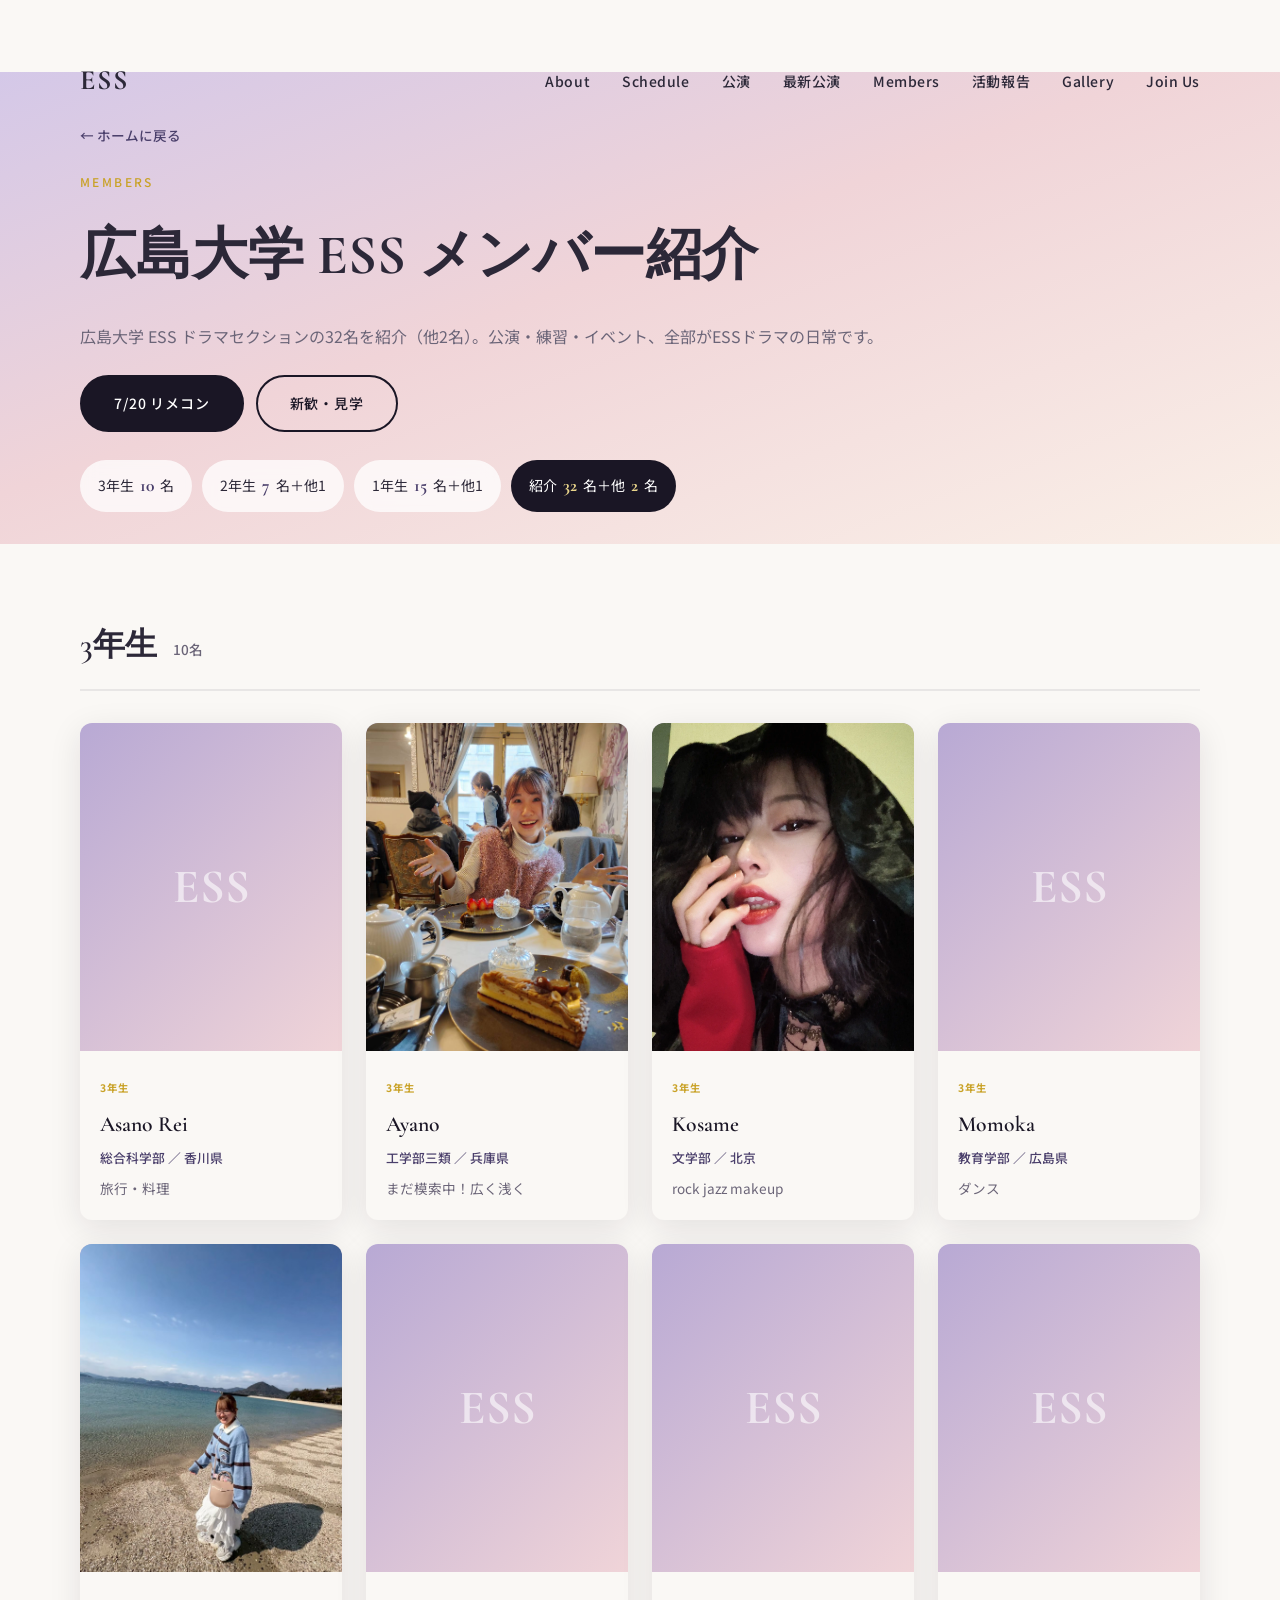
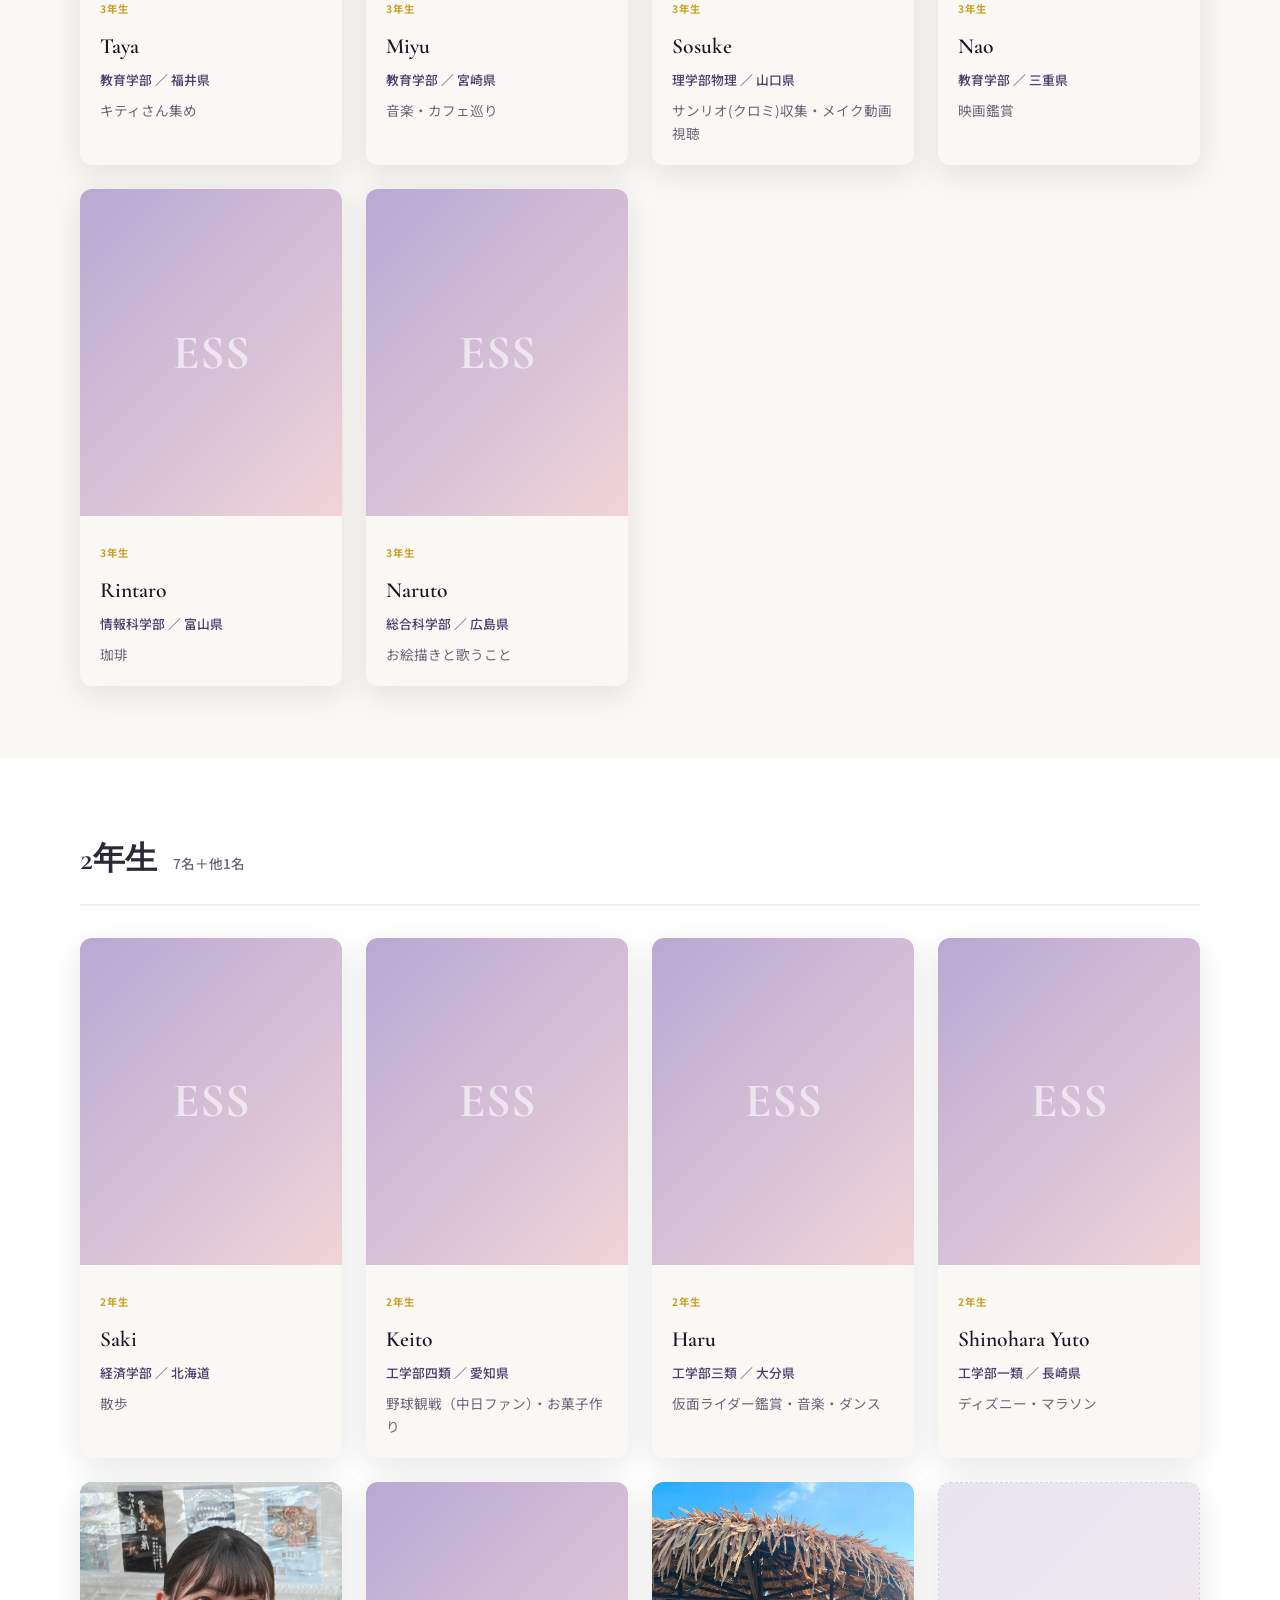
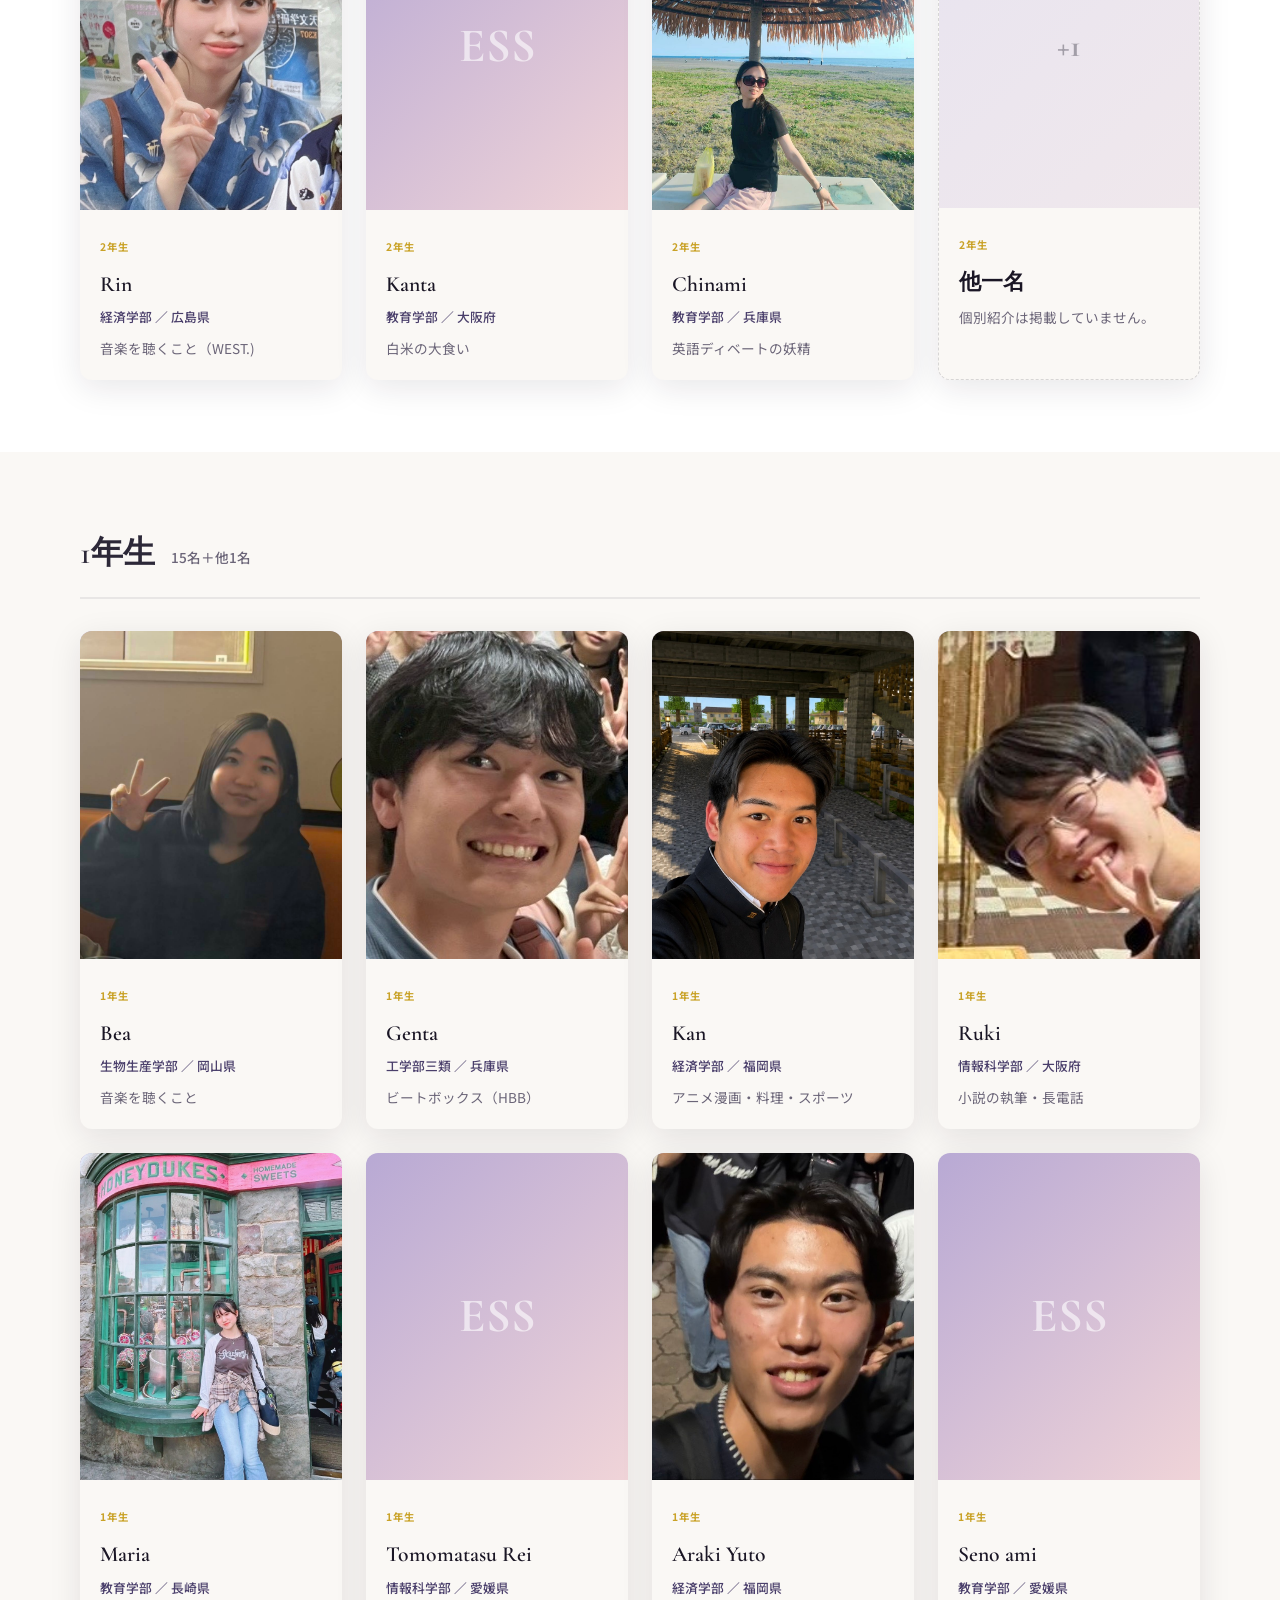
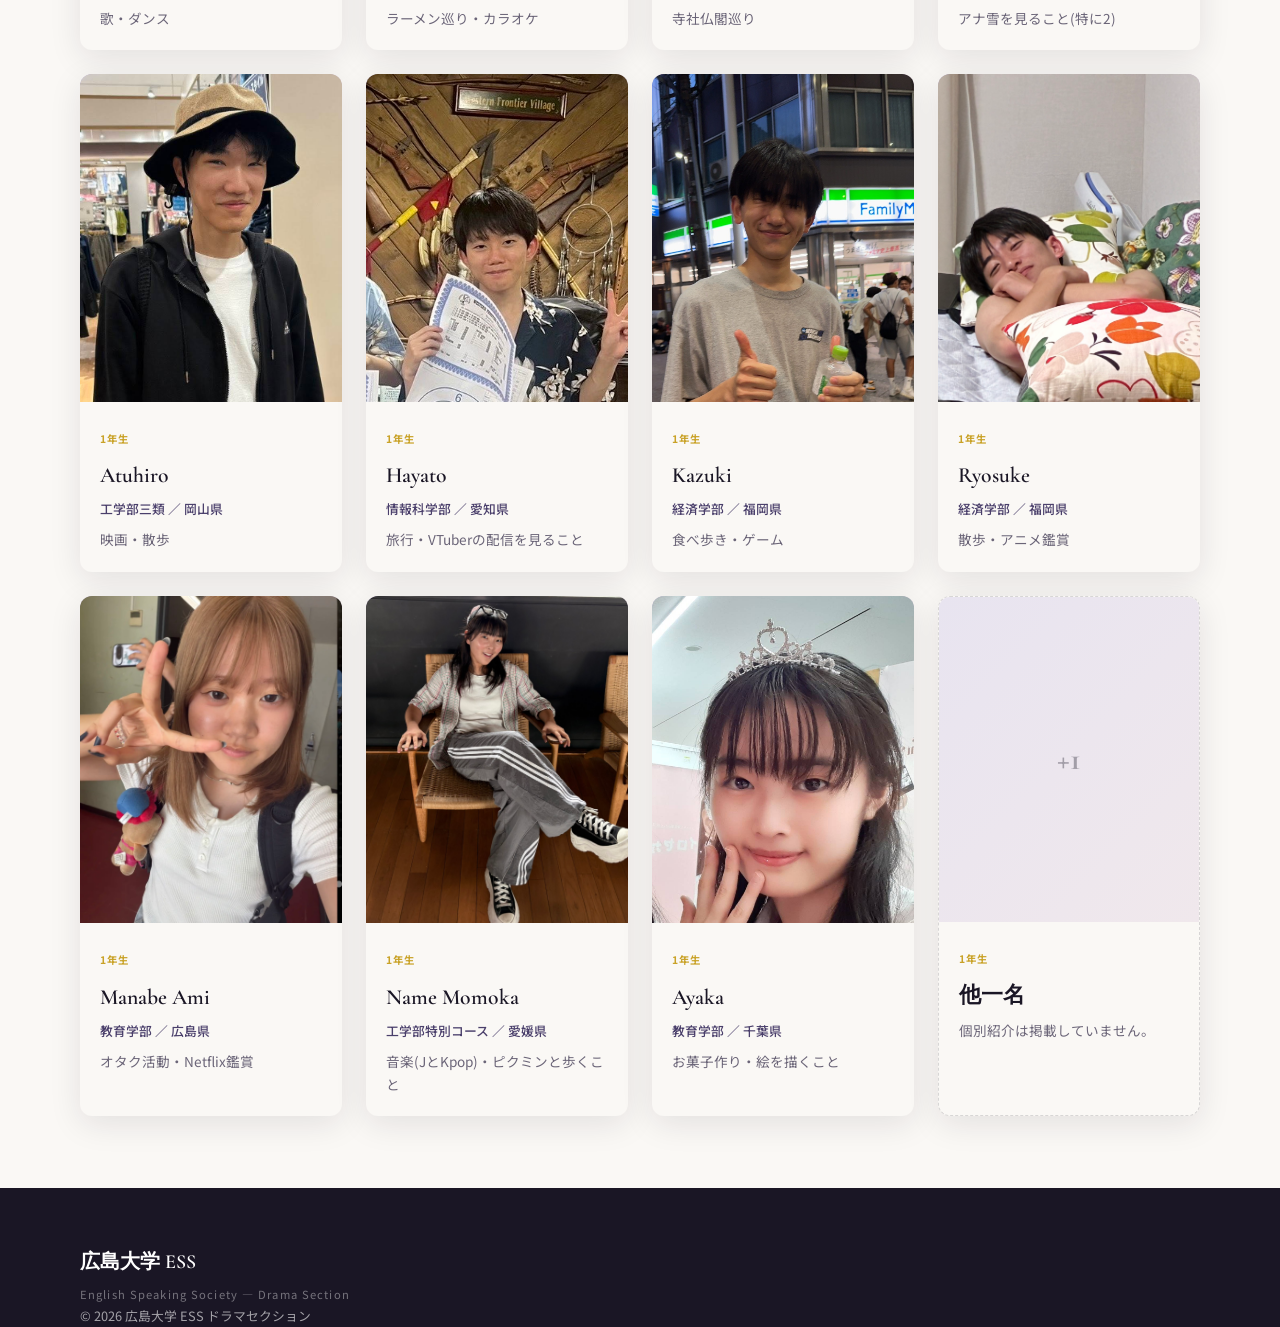
==== commit a642d3ae: "Update site URLs for renamed hirodai-ess-drama repository. Align canonical links, sitemap, and robot" ====
--- a/members.html
+++ b/members.html
@@ -6,14 +6,14 @@
   <meta name="description" content="広島大学 ESS ドラマセクションのメンバー32名を紹介（他2名）。3年生10名・2年生7名＋他1名・1年生15名＋他1名。英語演劇・ミュージカルサークル。">
   <meta name="keywords" content="広島大学 ESS, 広島大学ESS, ヒロダイ ESS, 広島大学 サークル, メンバー紹介">
   <meta name="robots" content="index, follow">
-  <link rel="canonical" href="https://shinohara-yuto.github.io/hirodai-ess-website/members.html">
+  <link rel="canonical" href="https://shinohara-yuto.github.io/hirodai-ess-drama/members.html">
   <meta property="og:type" content="website">
   <meta property="og:locale" content="ja_JP">
   <meta property="og:site_name" content="広島大学 ESS ドラマセクション">
   <meta property="og:title" content="メンバー紹介 | 【公式】広島大学 ESS">
   <meta property="og:description" content="広島大学 ESS ドラマセクションのメンバー32名を紹介（他2名）。">
-  <meta property="og:url" content="https://shinohara-yuto.github.io/hirodai-ess-website/members.html">
-  <meta property="og:image" content="https://shinohara-yuto.github.io/hirodai-ess-website/assets/gallery/spring2026.jpg">
+  <meta property="og:url" content="https://shinohara-yuto.github.io/hirodai-ess-drama/members.html">
+  <meta property="og:image" content="https://shinohara-yuto.github.io/hirodai-ess-drama/assets/gallery/spring2026.jpg">
   <meta name="twitter:card" content="summary_large_image">
   <meta name="twitter:title" content="メンバー紹介 | 【公式】広島大学 ESS">
   <meta name="twitter:description" content="広島大学 ESS ドラマセクションのメンバー32名を紹介（他2名）。">
@@ -23,17 +23,17 @@
     "@context": "https://schema.org",
     "@type": "WebPage",
     "name": "メンバー紹介 | 広島大学 ESS ドラマセクション",
-    "url": "https://shinohara-yuto.github.io/hirodai-ess-website/members.html",
+    "url": "https://shinohara-yuto.github.io/hirodai-ess-drama/members.html",
     "description": "広島大学 ESS ドラマセクションのメンバー紹介ページ",
     "isPartOf": {
       "@type": "WebSite",
       "name": "広島大学 ESS ドラマセクション",
-      "url": "https://shinohara-yuto.github.io/hirodai-ess-website/"
+      "url": "https://shinohara-yuto.github.io/hirodai-ess-drama/"
     },
     "breadcrumb": {
       "@type": "BreadcrumbList",
       "itemListElement": [
-        { "@type": "ListItem", "position": 1, "name": "広島大学 ESS", "item": "https://shinohara-yuto.github.io/hirodai-ess-website/" },
+        { "@type": "ListItem", "position": 1, "name": "広島大学 ESS", "item": "https://shinohara-yuto.github.io/hirodai-ess-drama/" },
         { "@type": "ListItem", "position": 2, "name": "メンバー紹介" }
       ]
     }
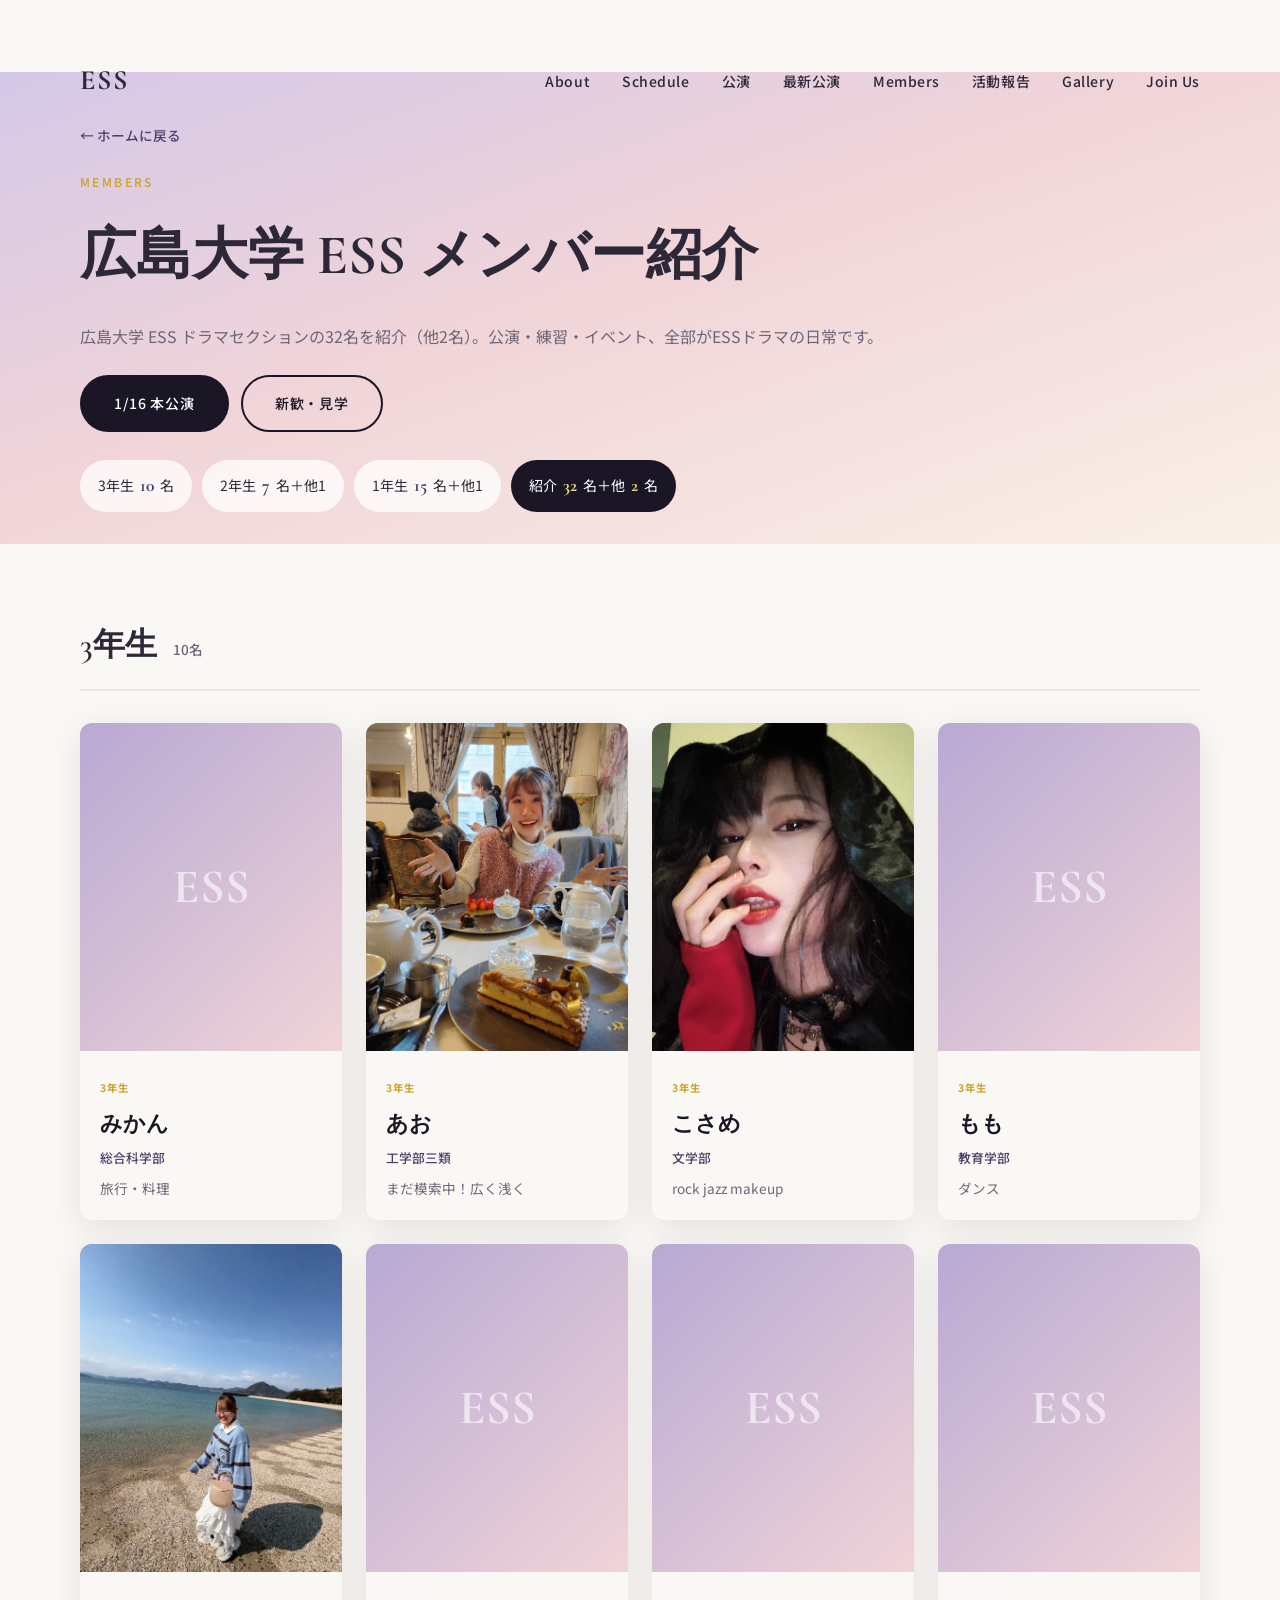
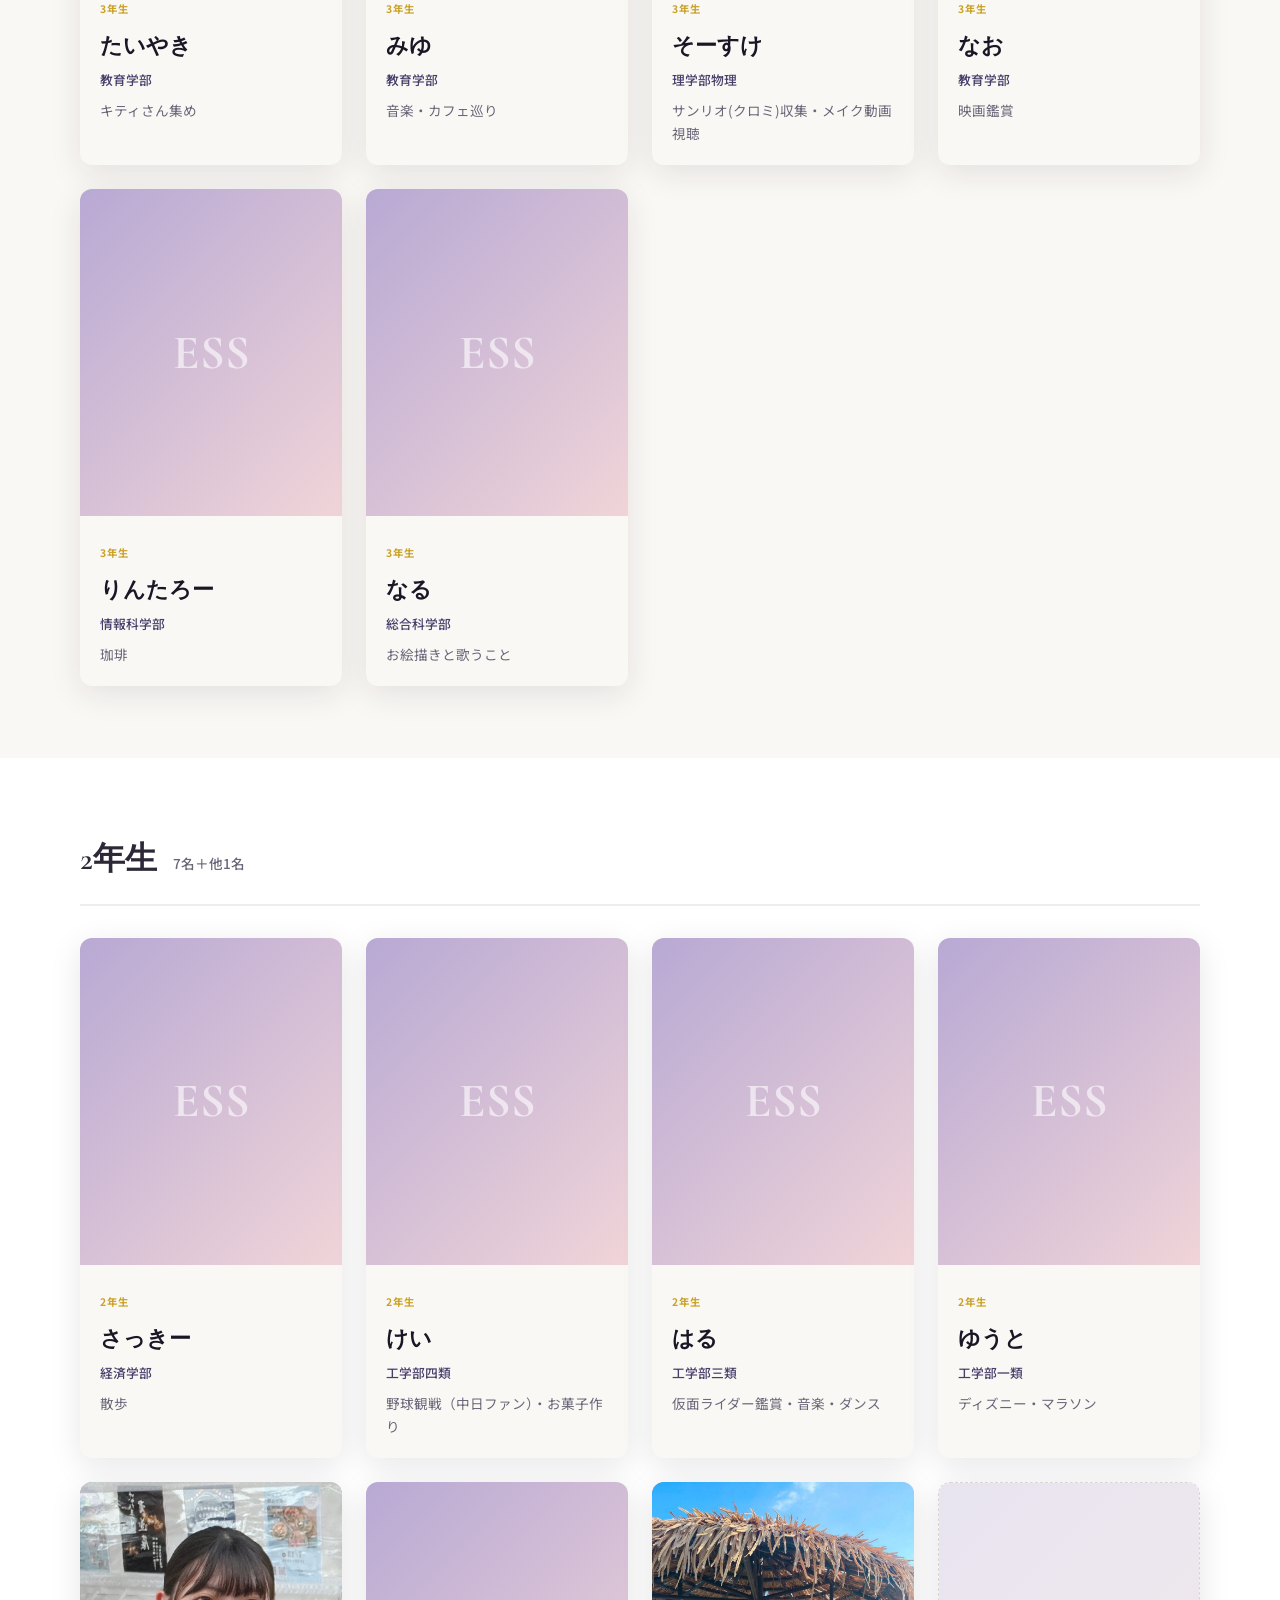
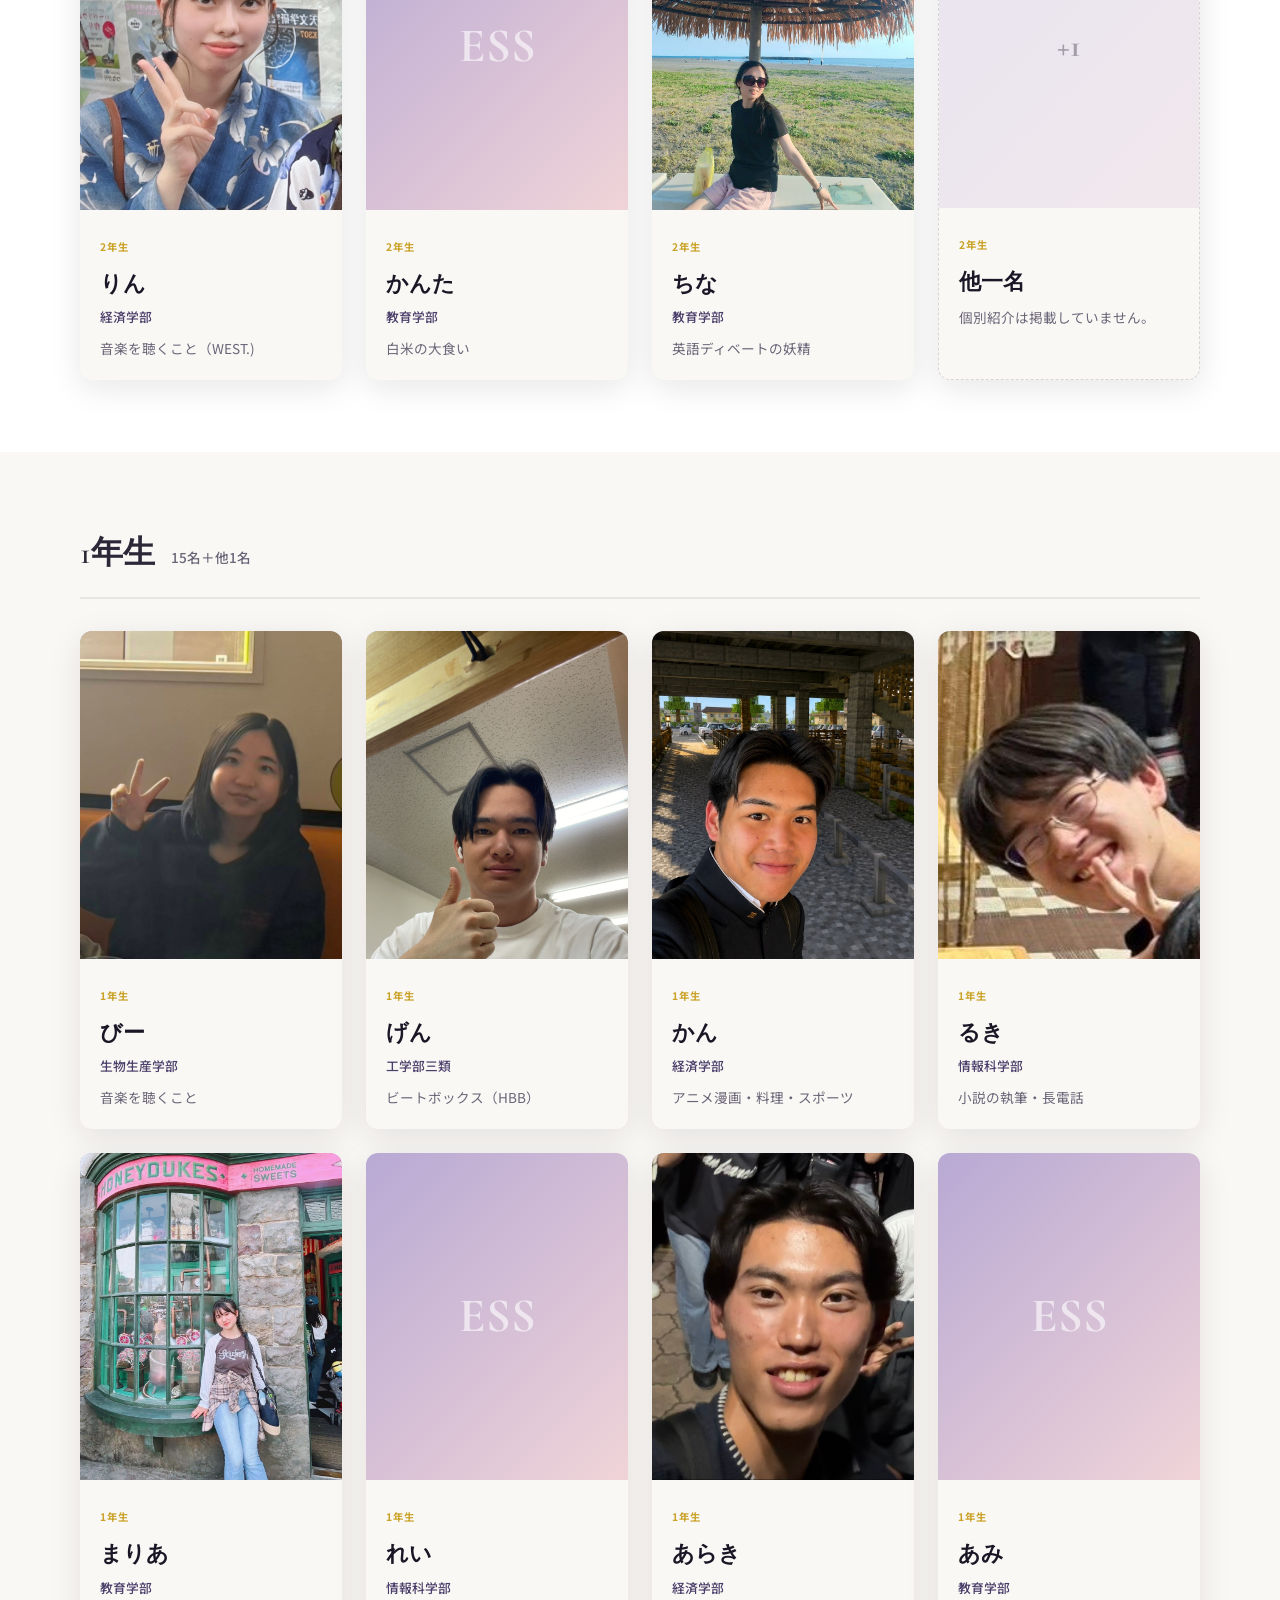
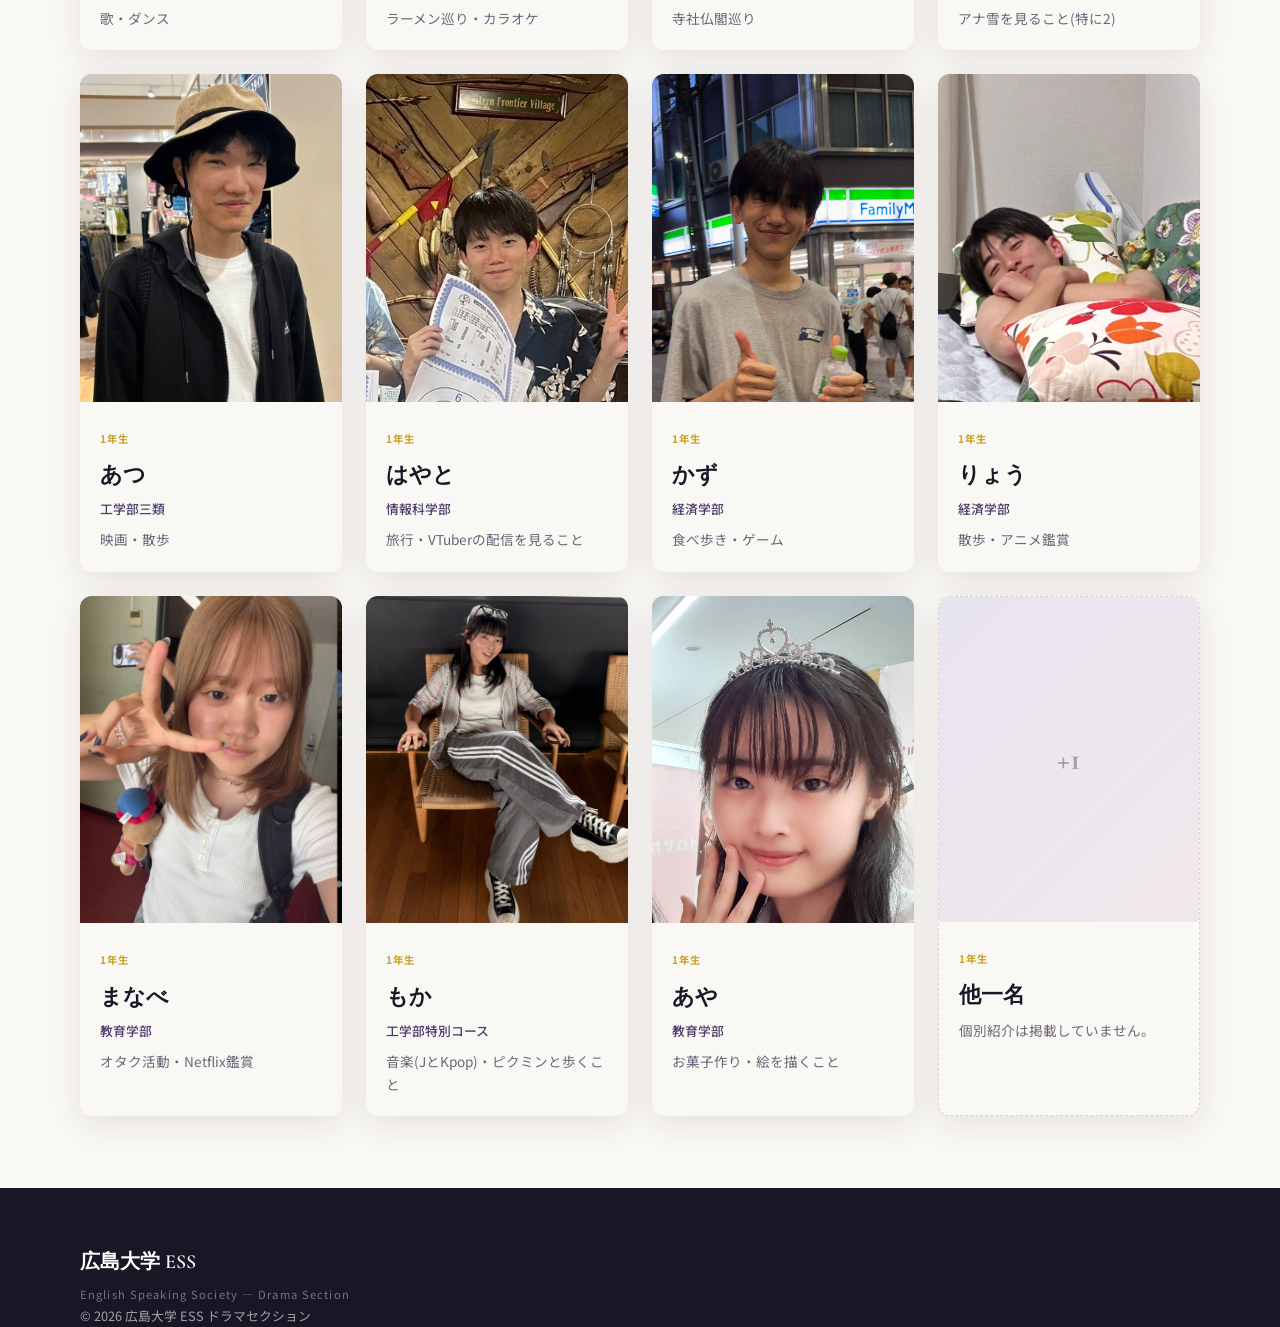
==== commit 81a8d742: "feat: update site after remicon with thanks and next show Mark Tangled remicon as completed with aud" ====
--- a/members.html
+++ b/members.html
@@ -7,6 +7,7 @@
   <meta name="keywords" content="広島大学 ESS, 広島大学ESS, ヒロダイ ESS, 広島大学 サークル, メンバー紹介">
   <meta name="robots" content="index, follow">
   <link rel="canonical" href="https://shinohara-yuto.github.io/hirodai-ess-drama/members.html">
+  <link rel="sitemap" type="application/xml" title="Sitemap" href="sitemap.xml">
   <meta property="og:type" content="website">
   <meta property="og:locale" content="ja_JP">
   <meta property="og:site_name" content="広島大学 ESS ドラマセクション">
@@ -73,7 +74,7 @@
         <h1 id="members-page-title" class="members-hero-title">広島大学 ESS メンバー紹介</h1>
         <p class="members-hero-lead">広島大学 ESS ドラマセクションの32名を紹介（他2名）。公演・練習・イベント、全部がESSドラマの日常です。</p>
         <div class="members-hero-actions">
-          <a href="index.html#current" class="btn btn-primary btn-sm">7/20 リメコン</a>
+          <a href="index.html#current" class="btn btn-primary btn-sm">1/16 本公演</a>
           <a href="index.html#join" class="btn btn-outline">新歓・見学</a>
         </div>
         <div class="members-summary">
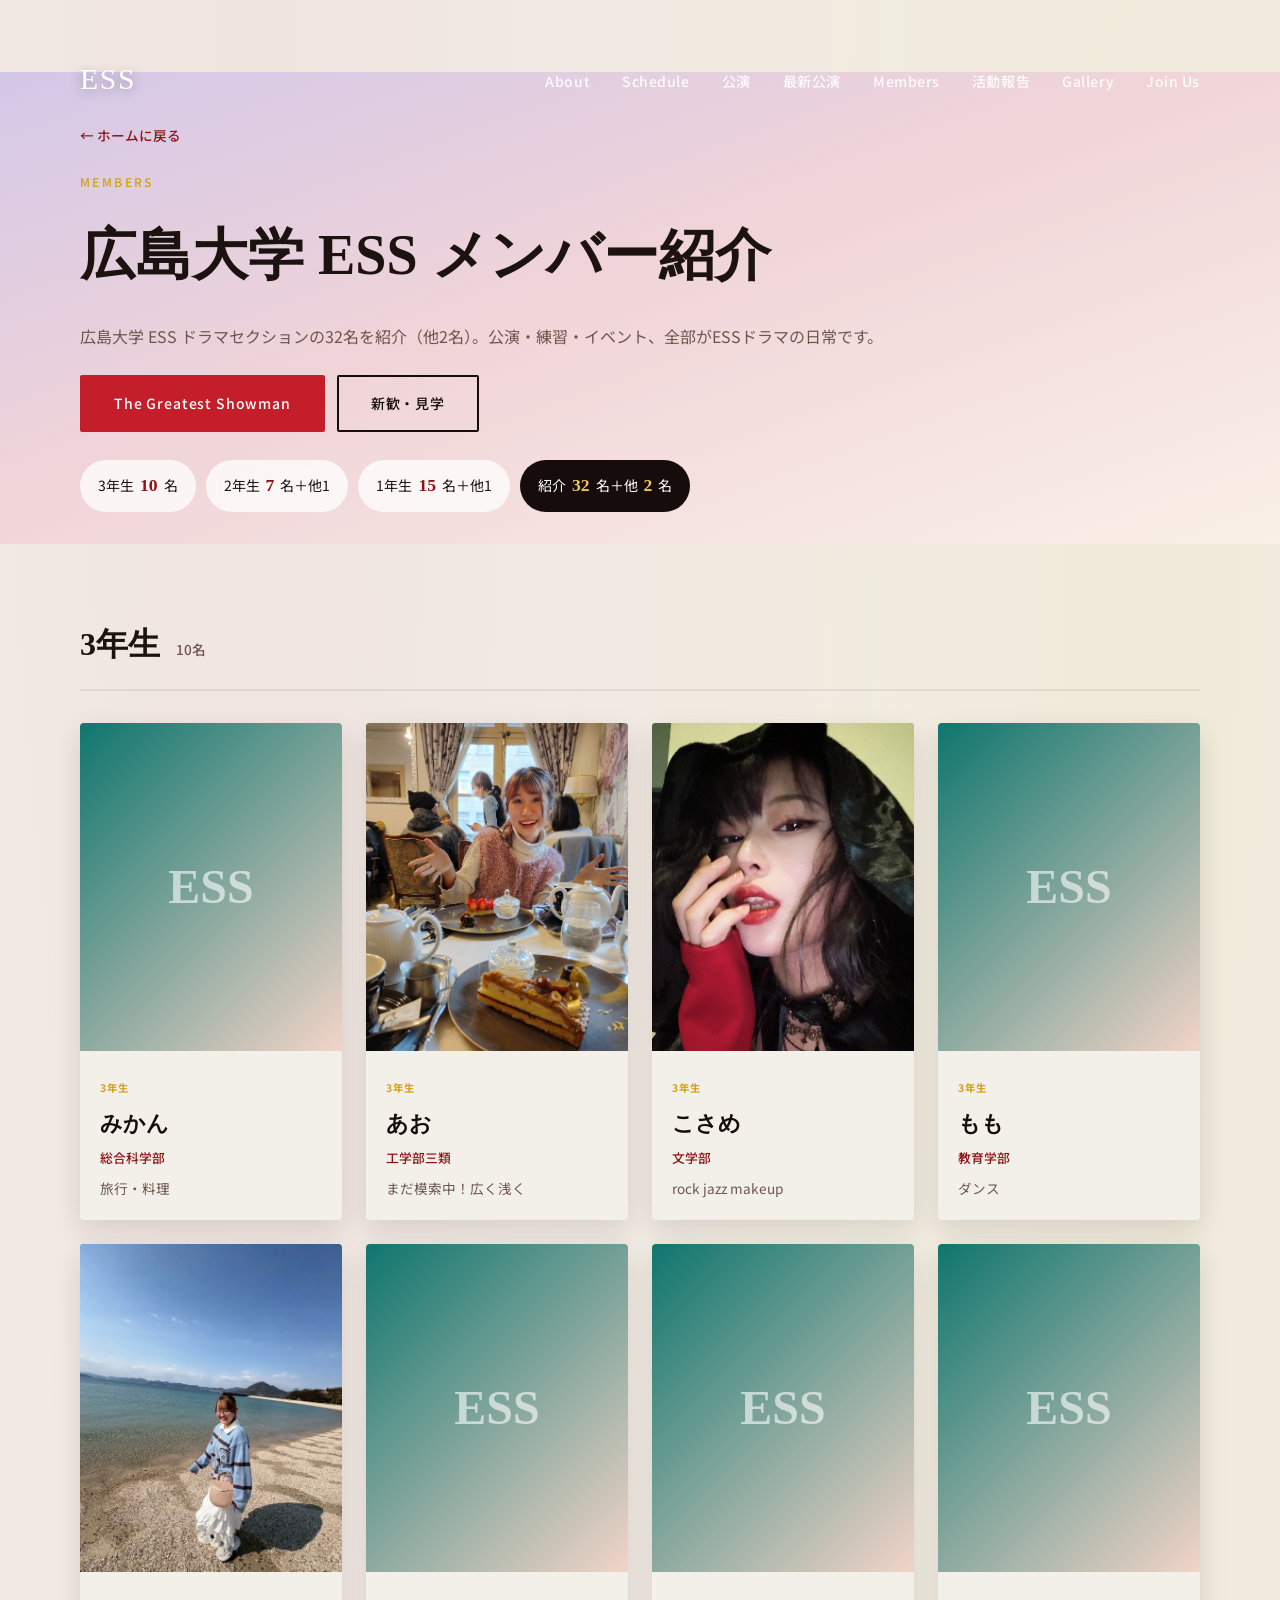
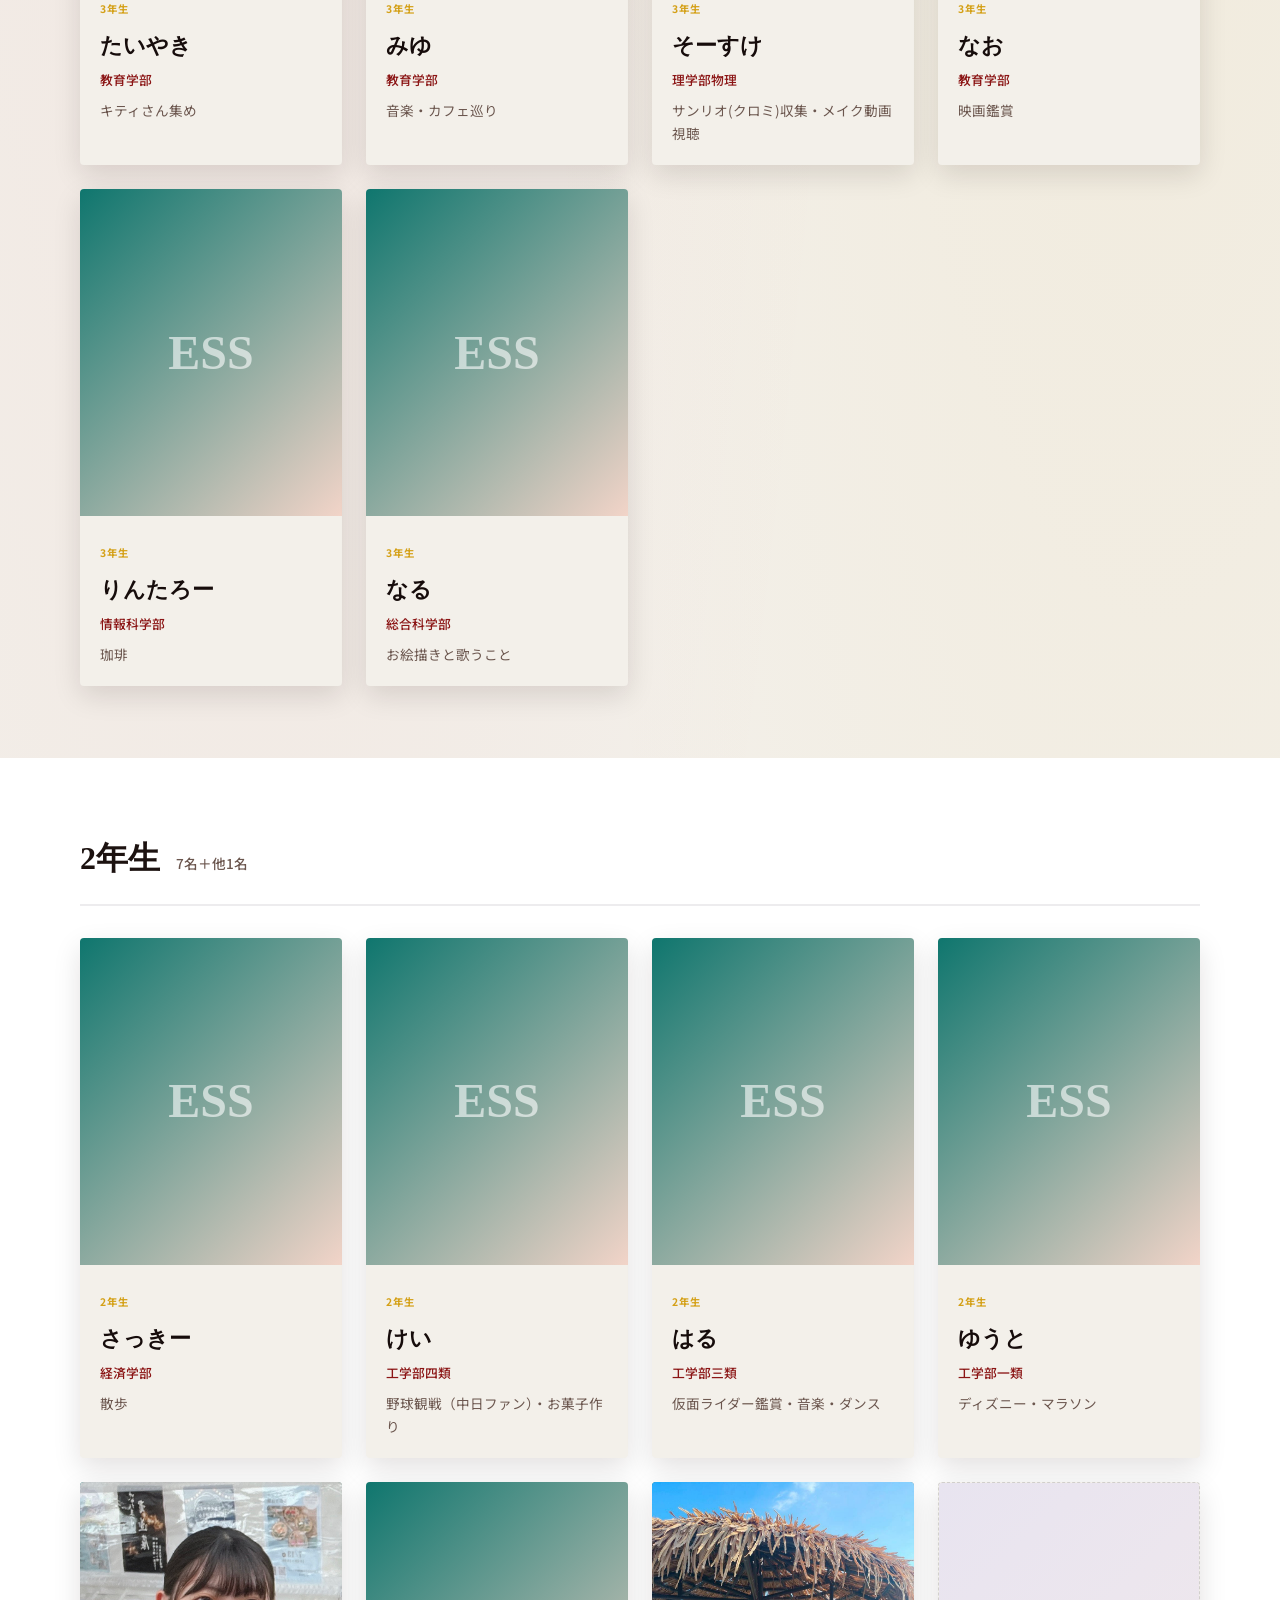
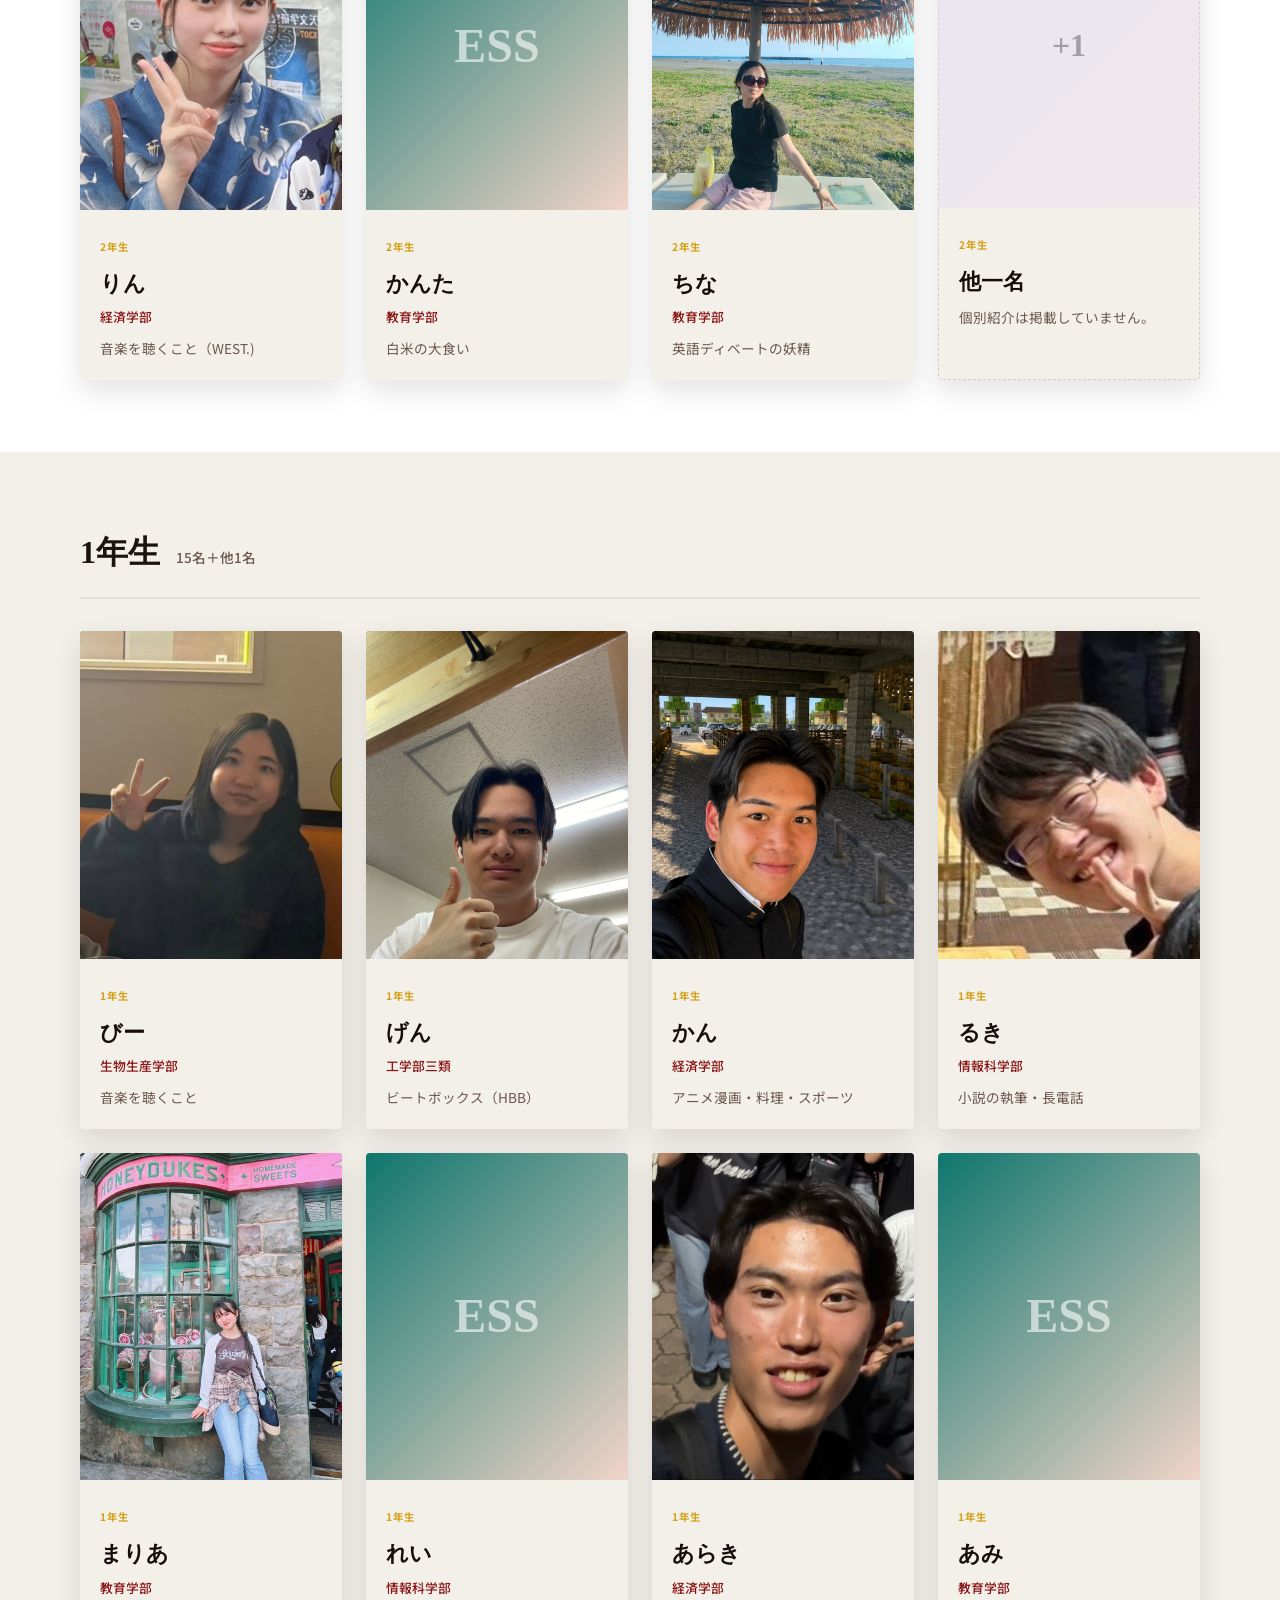
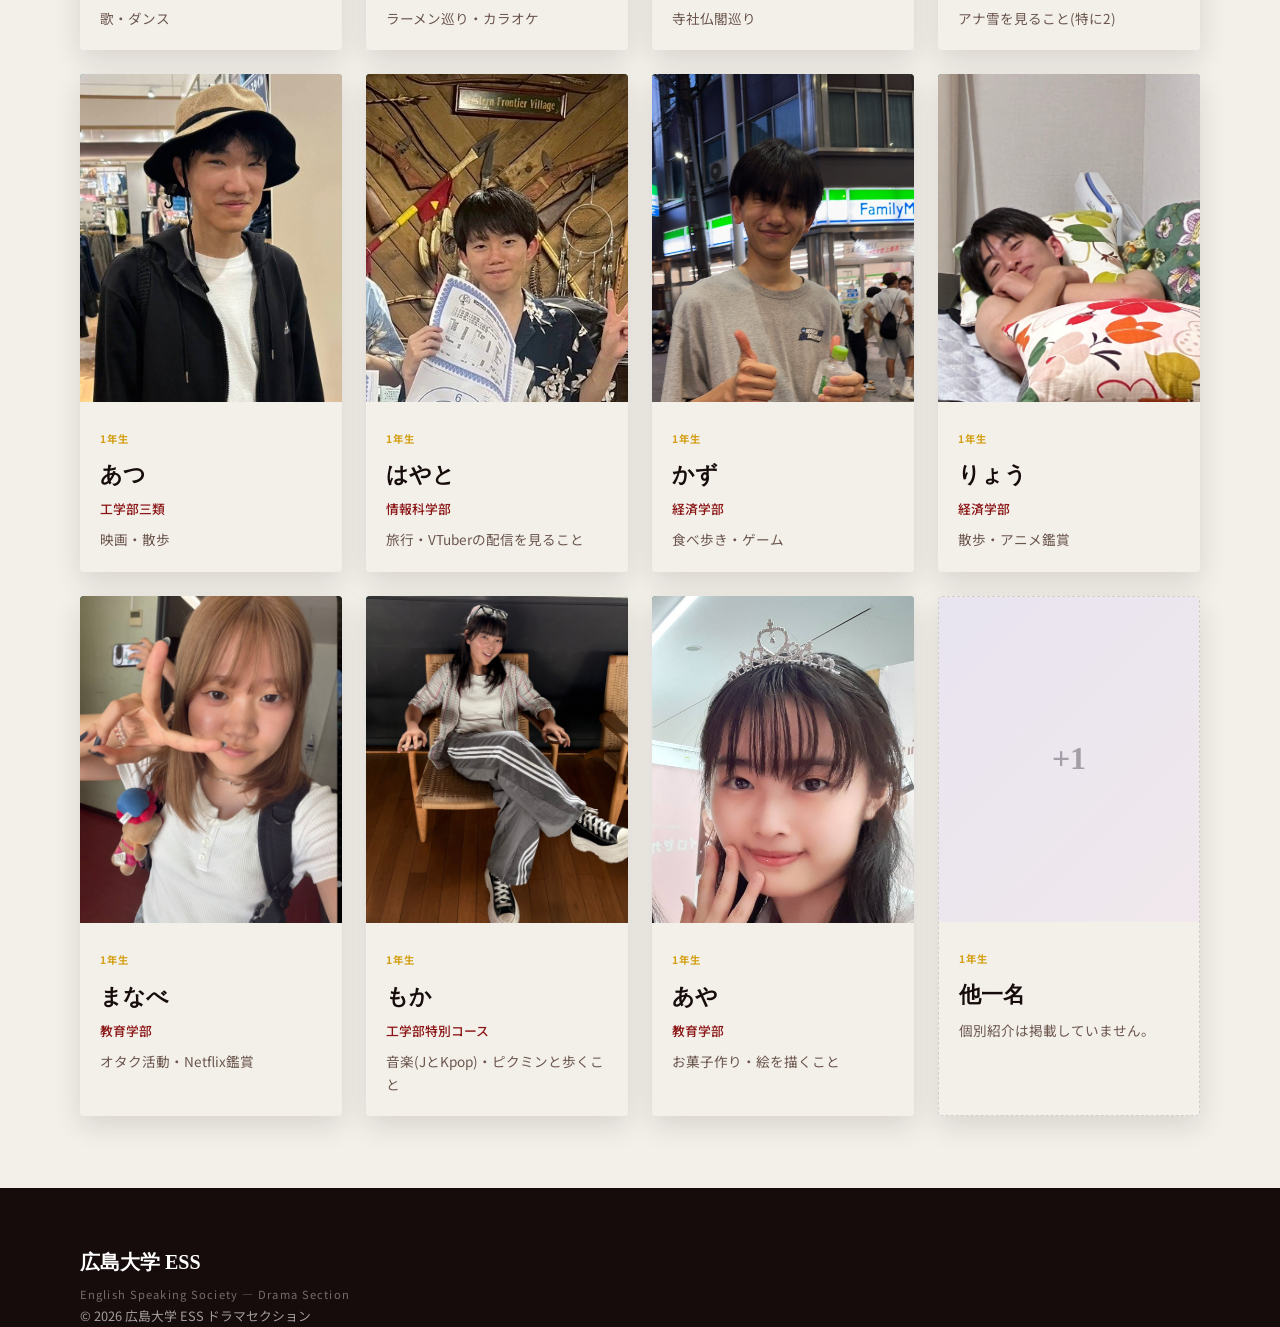
==== commit 1b89b19c: "feat: restyle homepage for Greatest Showman circus theme Shift the site to a circus-inspired visual " ====
--- a/members.html
+++ b/members.html
@@ -74,7 +74,7 @@
         <h1 id="members-page-title" class="members-hero-title">広島大学 ESS メンバー紹介</h1>
         <p class="members-hero-lead">広島大学 ESS ドラマセクションの32名を紹介（他2名）。公演・練習・イベント、全部がESSドラマの日常です。</p>
         <div class="members-hero-actions">
-          <a href="index.html#current" class="btn btn-primary btn-sm">1/16 本公演</a>
+          <a href="index.html#current" class="btn btn-primary btn-sm">The Greatest Showman</a>
           <a href="index.html#join" class="btn btn-outline">新歓・見学</a>
         </div>
         <div class="members-summary">
--- a/css/style.css
+++ b/css/style.css
@@ -1,18 +1,21 @@
 /* ===== Variables ===== */
 :root {
-  --color-bg: #faf8f5;
-  --color-bg-dark: #1a1625;
-  --color-text: #2c2838;
-  --color-text-muted: #6b6578;
-  --color-accent: #c9a227;
-  --color-accent-light: #e8d48b;
-  --color-lavender: #b8a9d4;
-  --color-pink: #f0d4d8;
-  --color-purple-deep: #4a3f6b;
-  --font-serif: "Cormorant Garamond", "Yu Mincho", serif;
+  --color-bg: #f3f0ea;
+  --color-bg-dark: #160c0b;
+  --color-text: #1c1210;
+  --color-text-muted: #6b564e;
+  --color-accent: #d4a017;
+  --color-accent-light: #f0c85a;
+  --color-lavender: #0f766e;
+  --color-pink: #f2d4c8;
+  --color-purple-deep: #8b1515;
+  --color-circus-red: #c41e2a;
+  --color-circus-gold: #e8b923;
+  --font-display: "Limelight", cursive;
+  --font-serif: "Shippori Mincho", "Yu Mincho", serif;
   --font-sans: "Noto Sans JP", sans-serif;
-  --radius: 12px;
-  --shadow: 0 8px 32px rgba(26, 22, 37, 0.1);
+  --radius: 4px;
+  --shadow: 0 10px 28px rgba(22, 12, 11, 0.12);
   --transition: 0.3s cubic-bezier(0.4, 0, 0.2, 1);
   --announce-height: 44px;
   --header-height: 72px;
@@ -33,11 +36,33 @@
   font-family: var(--font-sans);
   font-weight: 400;
   color: var(--color-text);
-  background: var(--color-bg);
+  background:
+    radial-gradient(ellipse at 20% 0%, rgba(196, 30, 42, 0.06), transparent 45%),
+    radial-gradient(ellipse at 90% 10%, rgba(212, 160, 23, 0.08), transparent 40%),
+    var(--color-bg);
   line-height: 1.8;
   overflow-x: hidden;
   -webkit-text-size-adjust: 100%;
   padding-bottom: env(safe-area-inset-bottom);
+}
+
+body.theme-circus::before {
+  content: "";
+  position: fixed;
+  inset: 0;
+  pointer-events: none;
+  z-index: 0;
+  opacity: 0.035;
+  background: repeating-linear-gradient(
+    -18deg,
+    #8b1515 0 12px,
+    transparent 12px 28px
+  );
+}
+
+body > * {
+  position: relative;
+  z-index: 1;
 }
 
 img {
@@ -104,9 +129,9 @@
   left: 0;
   right: 0;
   z-index: 110;
-  background: linear-gradient(90deg, #2a1f45 0%, #4a3f6b 50%, #2a1f45 100%);
+  background: linear-gradient(90deg, #5c0c12 0%, #8b1515 45%, #5c0c12 100%);
   color: #fff;
-  border-bottom: 1px solid rgba(232, 212, 139, 0.25);
+  border-bottom: 2px solid var(--color-accent);
 }
 
 .announce-bar-inner {
@@ -119,13 +144,14 @@
 
 .announce-badge {
   flex-shrink: 0;
-  font-size: 0.6rem;
-  font-weight: 700;
-  letter-spacing: 0.15em;
-  padding: 4px 10px;
+  font-family: var(--font-display);
+  font-size: 0.7rem;
+  font-weight: 400;
+  letter-spacing: 0.12em;
+  padding: 5px 12px;
   background: var(--color-accent);
   color: var(--color-bg-dark);
-  border-radius: 4px;
+  border-radius: 2px;
 }
 
 .announce-text {
@@ -163,10 +189,23 @@
   transition: background var(--transition), box-shadow var(--transition);
 }
 
+.site-header:not(.scrolled) .nav-logo {
+  color: #fff;
+  text-shadow: 0 2px 12px rgba(0, 0, 0, 0.35);
+}
+
+.site-header:not(.scrolled) .nav-links a {
+  color: rgba(255, 255, 255, 0.92);
+}
+
+.site-header:not(.scrolled) .nav-toggle span {
+  background: #fff;
+}
+
 .site-header.scrolled {
-  background: rgba(250, 248, 245, 0.92);
+  background: rgba(243, 240, 234, 0.94);
   backdrop-filter: blur(12px);
-  box-shadow: 0 1px 0 rgba(26, 22, 37, 0.06);
+  box-shadow: 0 1px 0 rgba(22, 12, 11, 0.08);
 }
 
 .nav {
@@ -179,10 +218,11 @@
 }
 
 .nav-logo {
-  font-family: var(--font-serif);
-  font-size: 1.75rem;
-  font-weight: 700;
-  letter-spacing: 0.08em;
+  font-family: var(--font-display);
+  font-size: 1.85rem;
+  font-weight: 400;
+  letter-spacing: 0.06em;
+  color: var(--color-circus-red);
 }
 
 .nav-links {
@@ -235,11 +275,12 @@
 .hero {
   position: relative;
   min-height: 100vh;
+  min-height: 100dvh;
   display: flex;
   align-items: center;
   justify-content: center;
   text-align: center;
-  padding: calc(var(--announce-height) + var(--header-height) + 40px) 4vw 80px;
+  padding: calc(var(--announce-height) + var(--header-height) + 32px) 4vw 72px;
   overflow: hidden;
 }
 
@@ -253,7 +294,32 @@
   width: 100%;
   height: 100%;
   object-fit: cover;
-  object-position: center 20%;
+  object-position: center 30%;
+  transform: scale(1.04);
+  animation: heroKenBurns 18s ease-in-out infinite alternate;
+}
+
+.hero-stripes {
+  position: absolute;
+  inset: 0;
+  opacity: 0.22;
+  background: repeating-linear-gradient(
+    90deg,
+    rgba(196, 30, 42, 0.85) 0 28px,
+    rgba(22, 12, 11, 0.55) 28px 56px
+  );
+  mix-blend-mode: multiply;
+  pointer-events: none;
+}
+
+.hero-spotlight {
+  position: absolute;
+  inset: -10%;
+  background:
+    radial-gradient(ellipse 55% 45% at 50% 35%, rgba(240, 200, 90, 0.28) 0%, transparent 55%),
+    radial-gradient(ellipse 80% 70% at 50% 100%, rgba(22, 12, 11, 0.95) 0%, transparent 55%);
+  animation: spotlightSweep 9s ease-in-out infinite alternate;
+  pointer-events: none;
 }
 
 .hero-bg::after {
@@ -261,114 +327,67 @@
   position: absolute;
   inset: 0;
   background:
-    linear-gradient(to bottom, rgba(26, 22, 37, 0.55) 0%, rgba(26, 22, 37, 0.75) 50%, rgba(26, 22, 37, 0.92) 100%),
-    radial-gradient(circle at 50% 30%, rgba(201, 162, 39, 0.15) 0%, transparent 60%);
-}
-
-.hero-badge {
-  display: inline-block;
-  font-size: 0.7rem;
-  font-weight: 700;
-  letter-spacing: 0.2em;
-  text-transform: uppercase;
-  padding: 8px 20px;
-  border: 1px solid rgba(232, 212, 139, 0.5);
-  border-radius: 50px;
-  color: var(--color-accent-light);
-  margin-bottom: 20px;
+    linear-gradient(to bottom, rgba(22, 12, 11, 0.55) 0%, rgba(22, 12, 11, 0.72) 45%, rgba(22, 12, 11, 0.94) 100%),
+    radial-gradient(circle at 50% 20%, rgba(196, 30, 42, 0.25) 0%, transparent 50%);
 }
 
 .hero-content {
   position: relative;
   z-index: 1;
-  animation: fadeUp 1s ease-out;
-  max-width: 720px;
-}
-
-.hero-eyebrow {
-  font-size: 0.8rem;
-  font-weight: 500;
-  letter-spacing: 0.25em;
-  text-transform: uppercase;
-  color: rgba(255, 255, 255, 0.7);
-  margin-bottom: 16px;
+  animation: fadeUp 1.1s ease-out;
+  max-width: 820px;
+}
+
+.hero-brand {
+  font-family: var(--font-display);
+  font-size: clamp(3.4rem, 11vw, 7.5rem);
+  line-height: 0.92;
+  letter-spacing: 0.04em;
+  color: #fff;
+  margin-bottom: 18px;
+  text-shadow: 0 6px 40px rgba(0, 0, 0, 0.45);
+}
+
+.hero-brand-campus {
+  display: block;
+  font-family: var(--font-serif);
+  font-size: 0.22em;
+  font-weight: 600;
+  letter-spacing: 0.28em;
+  margin-bottom: 0.2em;
+  color: var(--color-accent-light);
 }
 
 .hero-title {
-  font-family: var(--font-serif);
-  font-size: clamp(4rem, 12vw, 8rem);
-  font-weight: 700;
-  line-height: 0.95;
-  letter-spacing: 0.02em;
-  color: #fff;
-  margin-bottom: 24px;
-  text-shadow: 0 4px 30px rgba(0, 0, 0, 0.3);
-}
-
-.hero-title-campus {
-  display: block;
-  font-family: var(--font-sans);
-  font-size: 0.22em;
-  font-weight: 500;
-  letter-spacing: 0.14em;
-  margin-bottom: 0.12em;
-  opacity: 0.92;
-}
-
-.hero-title-sub {
-  display: block;
-  font-size: 0.35em;
+  font-family: var(--font-display);
+  font-size: clamp(1.6rem, 5vw, 3rem);
   font-weight: 400;
-  font-style: italic;
-  letter-spacing: 0.15em;
-  margin-top: 8px;
+  line-height: 1.15;
+  letter-spacing: 0.06em;
   color: var(--color-accent-light);
+  margin-bottom: 20px;
+  text-shadow: 0 2px 24px rgba(0, 0, 0, 0.35);
 }
 
 .hero-lead {
-  font-size: clamp(1rem, 2.5vw, 1.15rem);
-  color: rgba(255, 255, 255, 0.85);
-  margin-bottom: 28px;
-  line-height: 2;
-}
-
-.hero-countdown {
-  display: inline-flex;
-  flex-direction: column;
-  align-items: center;
-  gap: 4px;
-  padding: 16px 28px;
-  margin-bottom: 32px;
-  background: rgba(255, 255, 255, 0.08);
-  backdrop-filter: blur(8px);
-  border: 1px solid rgba(255, 255, 255, 0.15);
-  border-radius: var(--radius);
-}
-
-.hero-countdown-label {
-  font-size: 0.7rem;
-  letter-spacing: 0.15em;
-  text-transform: uppercase;
-  color: rgba(255, 255, 255, 0.6);
-}
-
-.hero-countdown-value {
-  font-family: var(--font-serif);
-  font-size: 1.5rem;
-  font-weight: 600;
-  color: var(--color-accent-light);
+  font-size: clamp(0.98rem, 2.2vw, 1.12rem);
+  color: rgba(255, 255, 255, 0.88);
+  margin-bottom: 36px;
+  line-height: 1.9;
+  max-width: 28em;
+  margin-inline: auto;
 }
 
 .hero-actions {
   display: flex;
-  gap: 16px;
+  gap: 14px;
   justify-content: center;
   flex-wrap: wrap;
 }
 
 .hero-scroll {
   position: absolute;
-  bottom: 40px;
+  bottom: 36px;
   left: 50%;
   transform: translateX(-50%);
   display: flex;
@@ -384,37 +403,45 @@
 .hero-scroll-line {
   width: 1px;
   height: 40px;
-  background: linear-gradient(to bottom, rgba(255, 255, 255, 0.5), transparent);
+  background: linear-gradient(to bottom, rgba(240, 200, 90, 0.7), transparent);
   animation: scrollPulse 2s ease-in-out infinite;
 }
 
 .btn-glow {
-  box-shadow: 0 0 30px rgba(201, 162, 39, 0.4);
+  box-shadow: 0 0 28px rgba(212, 160, 23, 0.35);
 }
 
 .btn-glow:hover {
-  box-shadow: 0 0 40px rgba(201, 162, 39, 0.6);
+  box-shadow: 0 0 36px rgba(212, 160, 23, 0.5);
 }
 
 .btn-outline-light {
   border-color: rgba(255, 255, 255, 0.85);
   color: #fff;
-  background: rgba(26, 22, 37, 0.55);
+  background: rgba(22, 12, 11, 0.45);
   backdrop-filter: blur(8px);
   -webkit-backdrop-filter: blur(8px);
-  box-shadow: 0 4px 16px rgba(0, 0, 0, 0.2);
 }
 
 .btn-outline-light:hover {
   background: #fff;
   color: var(--color-bg-dark);
   border-color: #fff;
-  box-shadow: 0 6px 20px rgba(0, 0, 0, 0.15);
 }
 
 .btn-sm {
   padding: 10px 20px;
   font-size: 0.8rem;
+}
+
+@keyframes spotlightSweep {
+  from { transform: translateX(-4%) scale(1); opacity: 0.85; }
+  to { transform: translateX(4%) scale(1.05); opacity: 1; }
+}
+
+@keyframes heroKenBurns {
+  from { transform: scale(1.02) translateY(0); }
+  to { transform: scale(1.08) translateY(-1.5%); }
 }
 
 /* ===== Spotlight ===== */
@@ -576,16 +603,16 @@
   font-size: 0.875rem;
   font-weight: 500;
   letter-spacing: 0.06em;
-  border-radius: 50px;
+  border-radius: 2px;
   border: 2px solid transparent;
   cursor: pointer;
   transition: all var(--transition);
 }
 
 .btn-primary {
-  background: var(--color-bg-dark);
+  background: var(--color-circus-red);
   color: #fff;
-  border-color: var(--color-bg-dark);
+  border-color: var(--color-circus-red);
 }
 
 .btn-primary:hover {
@@ -1067,8 +1094,12 @@
 
 /* ===== Current Production ===== */
 .current {
-  background: var(--color-bg-dark);
+  background:
+    radial-gradient(ellipse at 30% 0%, rgba(212, 160, 23, 0.18), transparent 50%),
+    radial-gradient(ellipse at 80% 100%, rgba(196, 30, 42, 0.2), transparent 45%),
+    var(--color-bg-dark);
   color: #fff;
+  border-block: 3px solid var(--color-accent);
 }
 
 .section-header--light .section-title {
@@ -1077,9 +1108,70 @@
 
 .current-card {
   display: grid;
-  grid-template-columns: 1fr 1.1fr;
+  grid-template-columns: 0.9fr 1.1fr;
   gap: 56px;
   align-items: center;
+}
+
+.current-marquee {
+  aspect-ratio: 1;
+  max-width: 380px;
+  margin-inline: auto;
+  border-radius: 50%;
+  padding: 14px;
+  background:
+    repeating-conic-gradient(
+      from 0deg,
+      var(--color-circus-red) 0 12deg,
+      var(--color-accent) 12deg 24deg
+    );
+  box-shadow: 0 24px 60px rgba(0, 0, 0, 0.45);
+  animation: marqueeSpin 28s linear infinite;
+}
+
+.current-marquee-ring {
+  width: 100%;
+  height: 100%;
+  border-radius: 50%;
+  background:
+    radial-gradient(circle at 50% 35%, rgba(240, 200, 90, 0.2), transparent 55%),
+    #1a0f0e;
+  display: flex;
+  flex-direction: column;
+  align-items: center;
+  justify-content: center;
+  text-align: center;
+  padding: 28px;
+  animation: marqueeSpin 28s linear infinite reverse;
+  border: 2px solid rgba(240, 200, 90, 0.35);
+}
+
+.current-marquee-show {
+  font-size: 0.7rem;
+  letter-spacing: 0.22em;
+  text-transform: uppercase;
+  color: var(--color-accent-light);
+  margin-bottom: 12px;
+}
+
+.current-marquee-title {
+  font-family: var(--font-display);
+  font-size: clamp(1.35rem, 3vw, 1.85rem);
+  line-height: 1.2;
+  letter-spacing: 0.04em;
+  color: #fff;
+  margin-bottom: 14px;
+}
+
+.current-marquee-date {
+  font-family: var(--font-serif);
+  font-size: 1rem;
+  letter-spacing: 0.16em;
+  color: var(--color-accent-light);
+}
+
+@keyframes marqueeSpin {
+  to { transform: rotate(360deg); }
 }
 
 .current-posters {
@@ -1135,6 +1227,14 @@
   margin-bottom: 8px;
 }
 
+.current-title--show {
+  font-family: var(--font-display);
+  font-weight: 400;
+  letter-spacing: 0.04em;
+  font-size: clamp(2rem, 5vw, 3.2rem);
+  line-height: 1.15;
+}
+
 .current-subtitle {
   font-size: 1rem;
   color: rgba(255, 255, 255, 0.6);
@@ -1143,8 +1243,32 @@
 
 .current-desc {
   color: rgba(255, 255, 255, 0.75);
-  margin-bottom: 32px;
+  margin-bottom: 24px;
   line-height: 1.9;
+}
+
+.current-countdown {
+  display: inline-flex;
+  flex-direction: column;
+  gap: 2px;
+  padding: 14px 22px;
+  margin-bottom: 28px;
+  border: 1px solid rgba(240, 200, 90, 0.35);
+  background: rgba(255, 255, 255, 0.04);
+}
+
+.current-countdown-label {
+  font-size: 0.68rem;
+  letter-spacing: 0.18em;
+  text-transform: uppercase;
+  color: rgba(255, 255, 255, 0.55);
+}
+
+.current-countdown-value {
+  font-family: var(--font-display);
+  font-size: 1.45rem;
+  color: var(--color-accent-light);
+  letter-spacing: 0.04em;
 }
 
 .current-details {
@@ -1254,8 +1378,16 @@
 }
 
 .production-card--upcoming {
-  border-top-color: var(--color-accent);
-  background: linear-gradient(135deg, #fff 0%, #faf6f0 100%);
+  border-top-color: var(--color-circus-red);
+  background:
+    linear-gradient(135deg, rgba(196, 30, 42, 0.06), rgba(212, 160, 23, 0.1)),
+    #fff;
+}
+
+.production-card--upcoming .production-title {
+  font-family: var(--font-display);
+  font-weight: 400;
+  letter-spacing: 0.03em;
 }
 
 .production-season {
@@ -1516,9 +1648,17 @@
   display: grid;
   grid-template-columns: 1.2fr 1fr;
   gap: 48px;
-  background: linear-gradient(135deg, var(--color-lavender) 0%, var(--color-pink) 100%);
-  border-radius: calc(var(--radius) * 2);
+  background:
+    linear-gradient(135deg, rgba(196, 30, 42, 0.92), rgba(139, 21, 21, 0.95)),
+    repeating-linear-gradient(
+      -18deg,
+      rgba(255, 255, 255, 0.06) 0 10px,
+      transparent 10px 22px
+    );
+  border-radius: var(--radius);
   padding: 56px;
+  border: 2px solid var(--color-accent);
+  color: #fff;
 }
 
 .join-title {
@@ -1526,11 +1666,11 @@
   font-size: clamp(1.75rem, 4vw, 2.5rem);
   font-weight: 600;
   margin: 12px 0 20px;
-  color: var(--color-bg-dark);
+  color: #fff;
 }
 
 .join-text {
-  color: var(--color-purple-deep);
+  color: rgba(255, 255, 255, 0.88);
   margin-bottom: 24px;
   line-height: 1.9;
 }
@@ -1544,7 +1684,7 @@
 .join-roles li {
   font-size: 0.9rem;
   font-weight: 500;
-  color: var(--color-bg-dark);
+  color: #fff;
   padding-left: 20px;
   position: relative;
 }
@@ -1553,13 +1693,13 @@
   content: "✦";
   position: absolute;
   left: 0;
-  color: var(--color-accent);
+  color: var(--color-accent-light);
   font-size: 0.7rem;
 }
 
 .join-period {
   font-size: 1.05rem;
-  color: var(--color-bg-dark);
+  color: var(--color-accent-light);
   margin-bottom: 16px;
 }
 
@@ -1572,7 +1712,7 @@
 
 .join-notes li {
   font-size: 0.85rem;
-  color: var(--color-purple-deep);
+  color: rgba(255, 255, 255, 0.82);
   padding-left: 16px;
   position: relative;
 }
@@ -1584,10 +1724,22 @@
 }
 
 .join-contact {
-  background: rgba(255, 255, 255, 0.7);
+  background: rgba(255, 255, 255, 0.96);
   backdrop-filter: blur(8px);
   border-radius: var(--radius);
   padding: 32px;
+  color: var(--color-text);
+}
+
+.current .btn-primary {
+  background: var(--color-accent);
+  border-color: var(--color-accent);
+  color: var(--color-bg-dark);
+}
+
+.current .btn-primary:hover {
+  background: var(--color-accent-light);
+  border-color: var(--color-accent-light);
 }
 
 .join-contact h3 {
@@ -1854,6 +2006,10 @@
     grid-template-columns: 1fr;
   }
 
+  .current-marquee {
+    max-width: 280px;
+  }
+
   .member-stats-grid {
     grid-template-columns: repeat(2, 1fr);
   }
@@ -1938,7 +2094,7 @@
     top: calc(var(--announce-height) + var(--header-height));
     left: 0;
     right: 0;
-    background: rgba(250, 248, 245, 0.98);
+    background: rgba(243, 240, 234, 0.98);
     backdrop-filter: blur(12px);
     flex-direction: column;
     align-items: center;
@@ -1955,6 +2111,10 @@
     opacity: 1;
   }
 
+  .site-header:not(.scrolled) .nav-links a {
+    color: var(--color-text);
+  }
+
   .nav-toggle.active span:nth-child(1) {
     transform: rotate(45deg) translate(5px, 5px);
   }
@@ -2046,22 +2206,17 @@
     padding-bottom: 100px;
   }
 
+  .hero-brand {
+    font-size: clamp(2.8rem, 14vw, 5rem);
+  }
+
   .hero-title {
-    font-size: clamp(3rem, 14vw, 5rem);
+    font-size: clamp(1.35rem, 5.5vw, 2rem);
   }
 
   .hero-lead {
     font-size: 0.95rem;
     line-height: 1.85;
-  }
-
-  .hero-countdown {
-    padding: 12px 20px;
-    margin-bottom: 28px;
-  }
-
-  .hero-countdown-value {
-    font-size: 1.25rem;
   }
 
   .hero-actions {
@@ -2235,3 +2390,13 @@
     right: 12px;
   }
 }
+
+@media (prefers-reduced-motion: reduce) {
+  .hero-bg-image,
+  .hero-spotlight,
+  .current-marquee,
+  .current-marquee-ring,
+  .hero-scroll-line {
+    animation: none !important;
+  }
+}
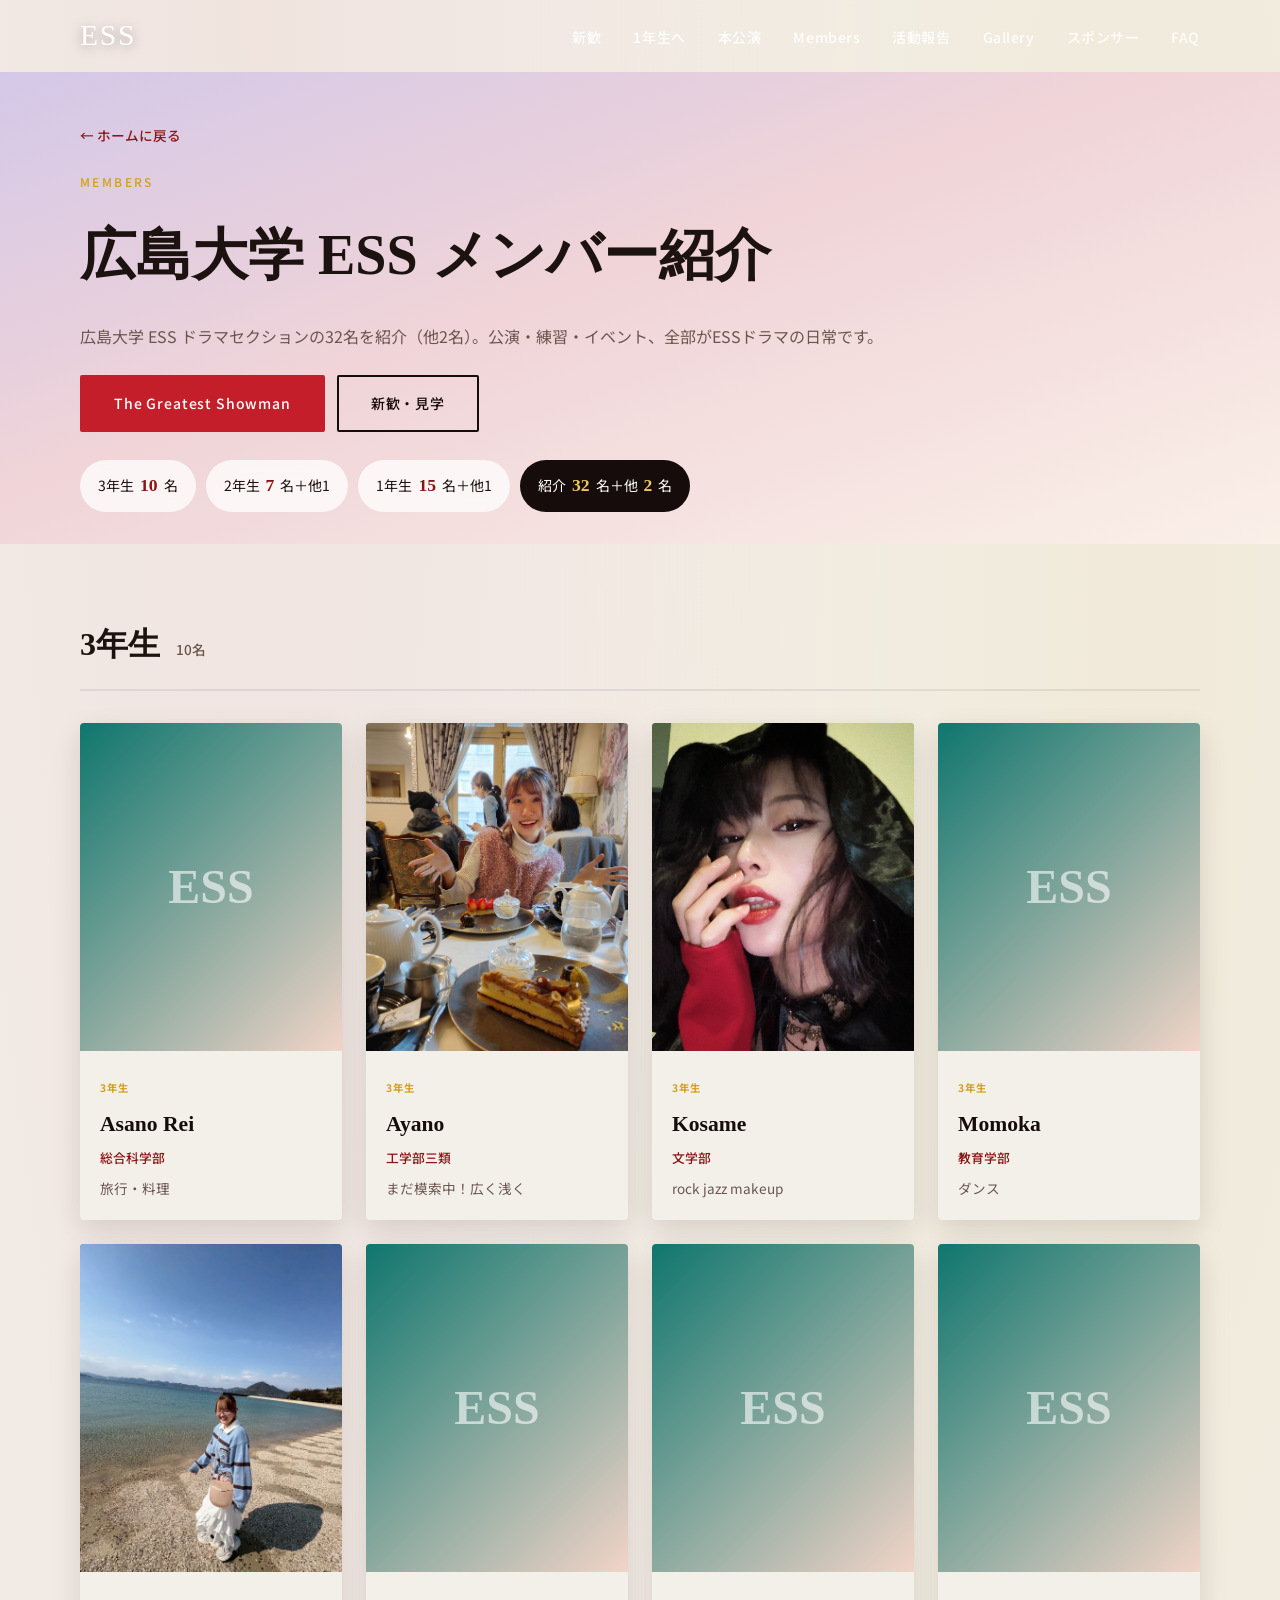
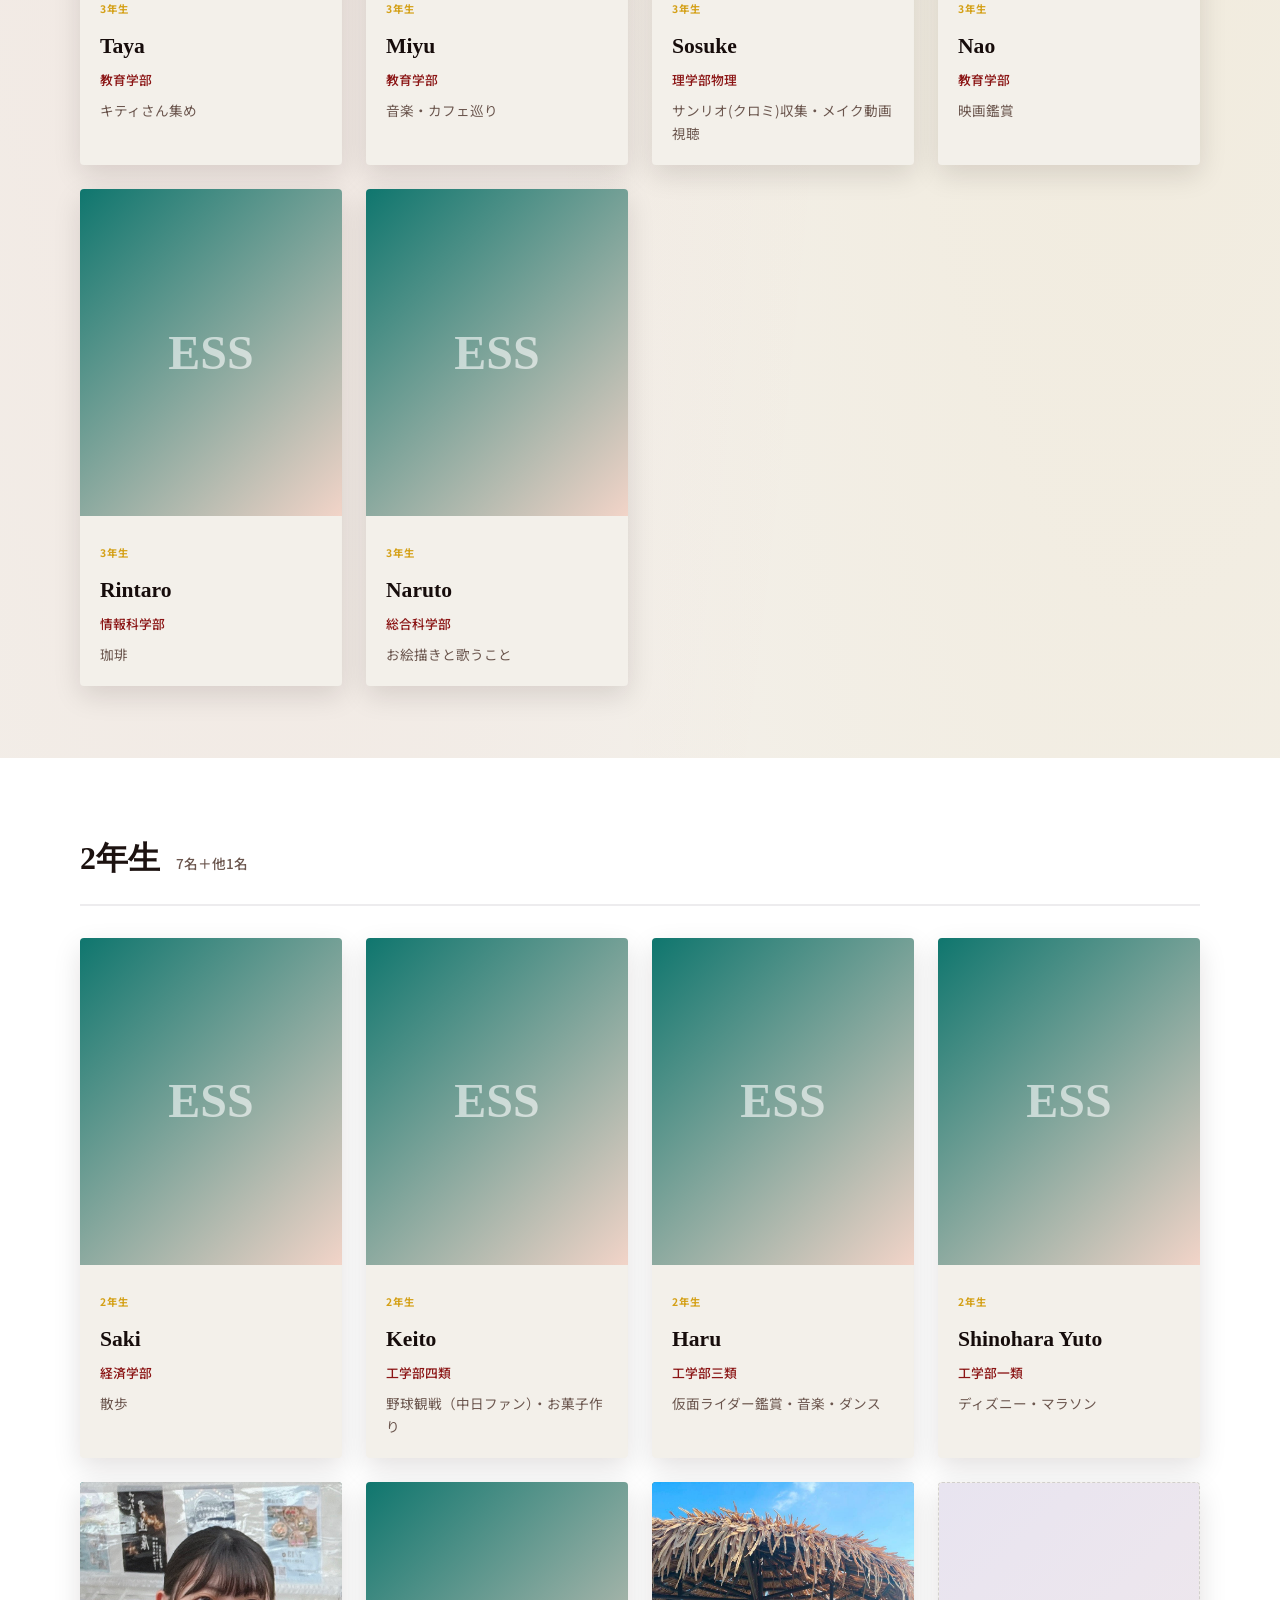
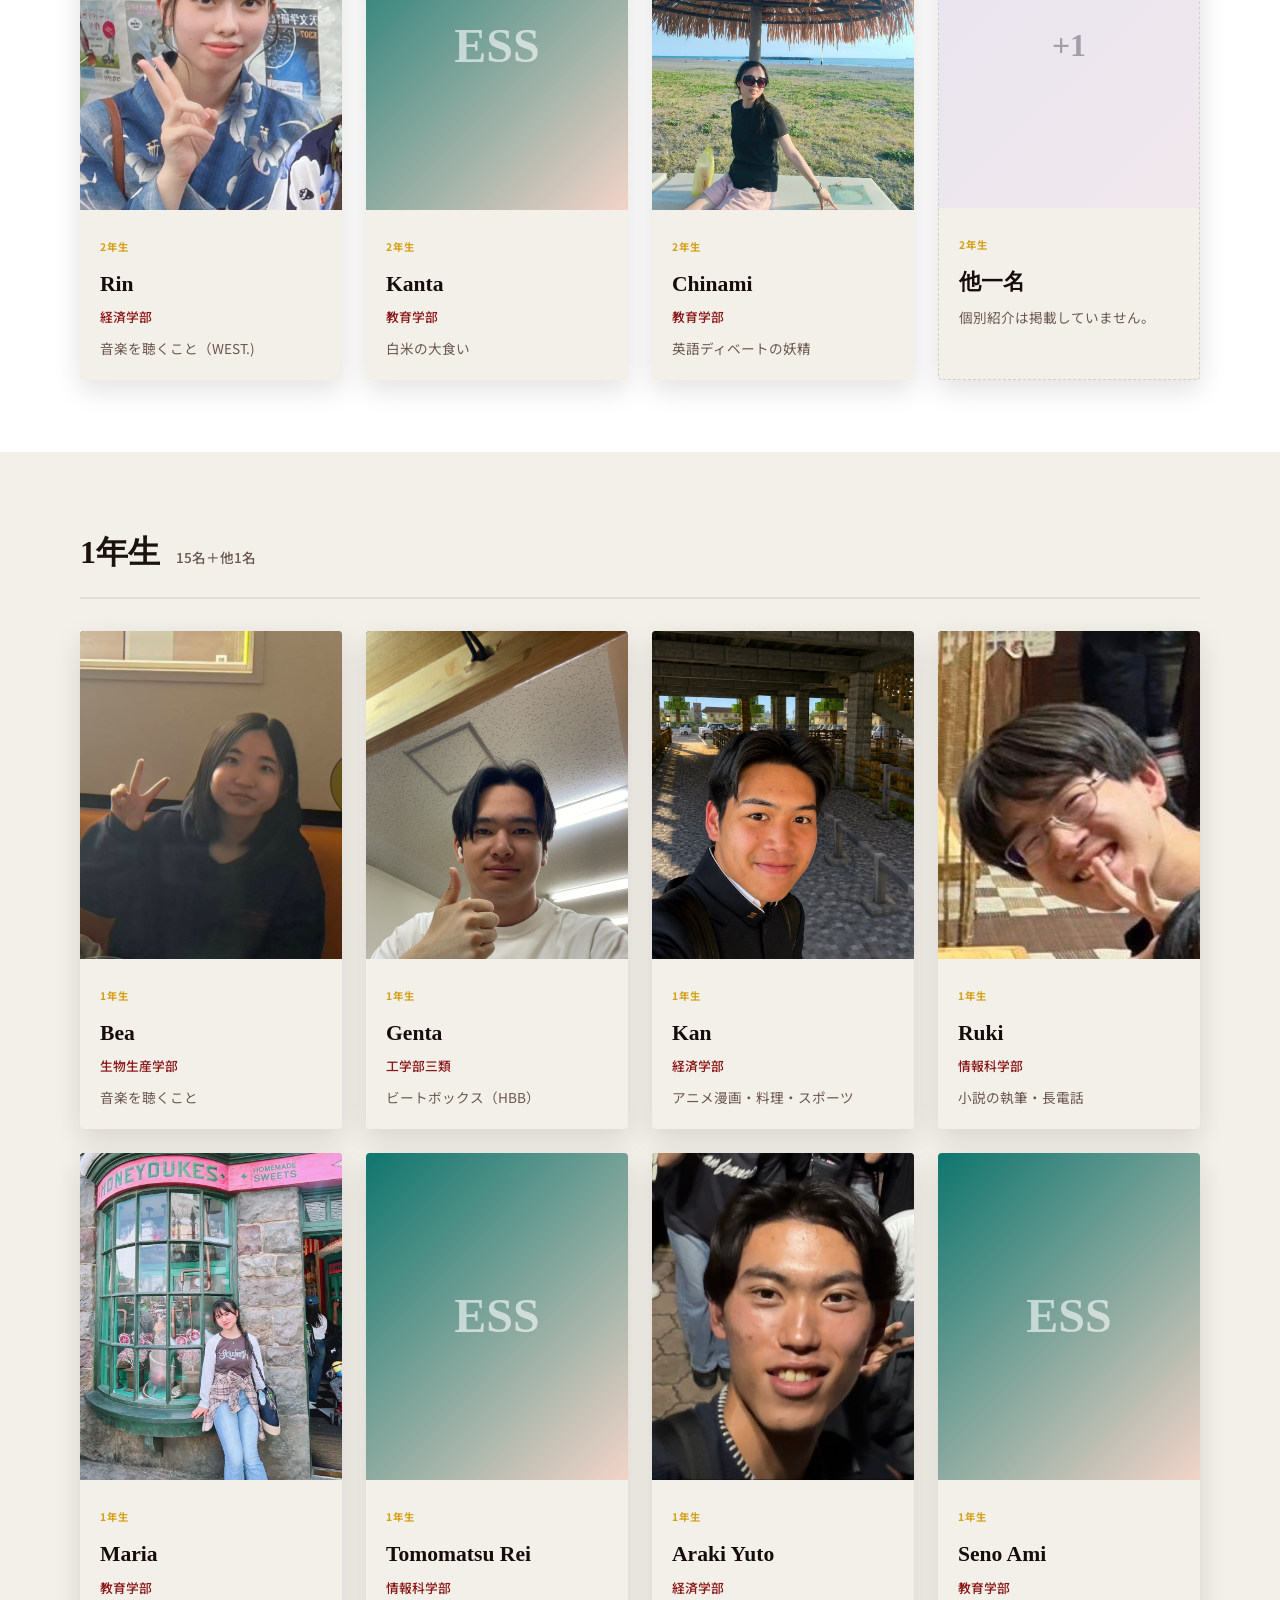
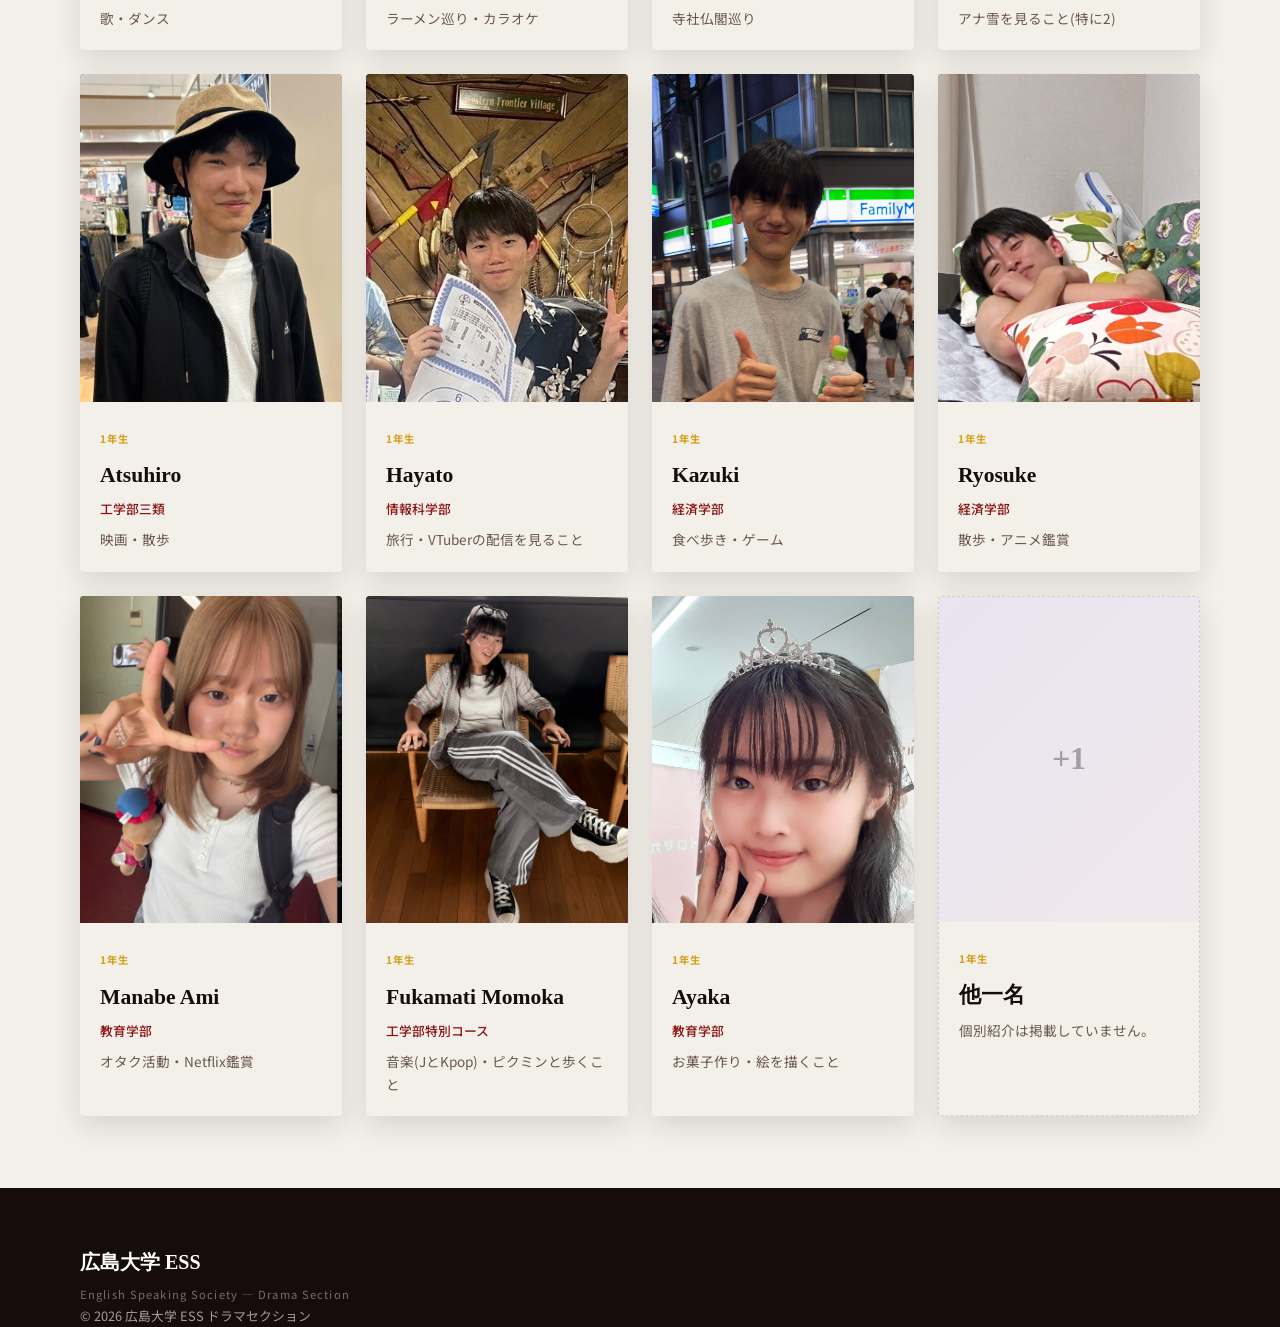
==== commit 50b697ce: "fix: harden homepage UX after review Co-authored-by: Cursor <cursoragent@cursor.com>" ====
--- a/members.html
+++ b/members.html
@@ -54,14 +54,14 @@
         <span></span><span></span><span></span>
       </button>
       <ul class="nav-links">
-        <li><a href="index.html#about">About</a></li>
-        <li><a href="index.html#schedule">Schedule</a></li>
-        <li><a href="index.html#performances">公演</a></li>
-        <li><a href="index.html#current">最新公演</a></li>
+        <li><a href="index.html#join">新歓</a></li>
+        <li><a href="index.html#why">1年生へ</a></li>
+        <li><a href="index.html#current">本公演</a></li>
         <li><a href="members.html" aria-current="page">Members</a></li>
         <li><a href="reports.html">活動報告</a></li>
         <li><a href="index.html#gallery">Gallery</a></li>
-        <li><a href="index.html#join">Join Us</a></li>
+        <li><a href="index.html#sponsors">スポンサー</a></li>
+        <li><a href="index.html#faq">FAQ</a></li>
       </ul>
     </nav>
   </header>
--- a/css/style.css
+++ b/css/style.css
@@ -32,6 +32,16 @@
   scroll-behavior: smooth;
 }
 
+main [id],
+.sponsors[id] {
+  scroll-margin-top: calc(var(--announce-height) + var(--header-height) + 12px);
+}
+
+:focus-visible {
+  outline: 2px solid var(--color-accent);
+  outline-offset: 3px;
+}
+
 body {
   font-family: var(--font-sans);
   font-weight: 400;
@@ -359,14 +369,16 @@
 }
 
 .hero-title {
-  font-family: var(--font-display);
-  font-size: clamp(1.6rem, 5vw, 3rem);
-  font-weight: 400;
-  line-height: 1.15;
-  letter-spacing: 0.06em;
+  font-family: var(--font-serif);
+  font-size: clamp(1.55rem, 4.8vw, 2.75rem);
+  font-weight: 600;
+  line-height: 1.35;
+  letter-spacing: 0.04em;
   color: var(--color-accent-light);
   margin-bottom: 20px;
   text-shadow: 0 2px 24px rgba(0, 0, 0, 0.35);
+  max-width: 16em;
+  margin-inline: auto;
 }
 
 .hero-lead {
@@ -680,10 +692,44 @@
 }
 
 /* ===== Member Stats ===== */
-.member-stats {
+.member-stats,
+.member-stats-link {
+  display: block;
   margin-top: 64px;
   padding-top: 48px;
   border-top: 1px solid rgba(26, 22, 37, 0.08);
+  text-decoration: none;
+  color: inherit;
+  cursor: pointer;
+}
+
+.member-stats-link .member-stats-title {
+  transition: color var(--transition);
+}
+
+.member-stats-link:hover .member-stats-title {
+  color: var(--color-circus-red);
+}
+
+.member-stats-link .stat-card {
+  transition: transform var(--transition), box-shadow var(--transition);
+}
+
+.member-stats-link:hover .stat-card {
+  transform: translateY(-3px);
+  box-shadow: 0 12px 32px rgba(22, 12, 11, 0.12);
+}
+
+.member-stats-cta {
+  text-align: center;
+  margin-top: 20px;
+  font-size: 0.85rem;
+  font-weight: 500;
+  color: var(--color-circus-red);
+}
+
+.member-stats-link:hover .member-stats-cta {
+  text-decoration: underline;
 }
 
 .member-stats-title {
@@ -1868,6 +1914,245 @@
   display: none;
 }
 
+/* ===== Page intro (photo montage on load) ===== */
+.page-intro {
+  position: fixed;
+  inset: 0;
+  z-index: 400;
+  display: flex;
+  align-items: center;
+  justify-content: center;
+  background: #0c0706;
+  overflow: hidden;
+  transition: opacity 0.7s ease, visibility 0.7s ease;
+}
+
+.page-intro.is-done {
+  opacity: 0;
+  visibility: hidden;
+  pointer-events: none;
+}
+
+body.intro-pending {
+  overflow: hidden;
+}
+
+.page-intro-mosaic {
+  position: absolute;
+  inset: 0;
+  display: grid;
+  grid-template-columns: repeat(2, 1fr);
+  grid-template-rows: repeat(2, 1fr);
+  gap: 4px;
+  padding: 4px;
+}
+
+.page-intro-tile {
+  position: relative;
+  overflow: hidden;
+  opacity: 0;
+  transform: scale(1.12);
+  animation: introTileIn 0.85s cubic-bezier(0.22, 1, 0.36, 1) forwards;
+}
+
+.page-intro-tile:nth-child(1) { animation-delay: 0.05s; }
+.page-intro-tile:nth-child(2) { animation-delay: 0.15s; }
+.page-intro-tile:nth-child(3) { animation-delay: 0.25s; }
+.page-intro-tile:nth-child(4) { animation-delay: 0.35s; }
+
+.page-intro-tile img {
+  width: 100%;
+  height: 100%;
+  object-fit: cover;
+  animation: introKen 3.2s ease-out forwards;
+}
+
+.page-intro-veil {
+  position: absolute;
+  inset: 0;
+  background:
+    radial-gradient(ellipse at center, transparent 20%, rgba(12, 7, 6, 0.55) 70%, rgba(12, 7, 6, 0.88) 100%),
+    linear-gradient(180deg, rgba(196, 30, 42, 0.18), transparent 40%, rgba(12, 7, 6, 0.5));
+  pointer-events: none;
+}
+
+.page-intro-copy {
+  position: relative;
+  z-index: 2;
+  text-align: center;
+  color: #fff;
+  opacity: 0;
+  animation: introCopyIn 0.7s ease 0.7s forwards;
+}
+
+.page-intro-brand {
+  font-family: var(--font-display);
+  font-size: clamp(3.5rem, 14vw, 7rem);
+  letter-spacing: 0.06em;
+  line-height: 1;
+  text-shadow: 0 8px 40px rgba(0, 0, 0, 0.5);
+}
+
+.page-intro-line {
+  margin-top: 14px;
+  font-family: var(--font-serif);
+  font-size: clamp(0.95rem, 2.5vw, 1.2rem);
+  letter-spacing: 0.18em;
+  color: var(--color-accent-light);
+}
+
+.page-intro-skip {
+  position: absolute;
+  right: 20px;
+  bottom: 20px;
+  z-index: 3;
+  padding: 10px 16px;
+  border: 1px solid rgba(255, 255, 255, 0.35);
+  background: rgba(12, 7, 6, 0.45);
+  color: rgba(255, 255, 255, 0.85);
+  font-family: var(--font-sans);
+  font-size: 0.75rem;
+  letter-spacing: 0.08em;
+  cursor: pointer;
+  border-radius: 2px;
+}
+
+.page-intro-skip:hover {
+  background: rgba(255, 255, 255, 0.12);
+}
+
+@keyframes introTileIn {
+  to { opacity: 1; transform: scale(1); }
+}
+
+@keyframes introKen {
+  to { transform: scale(1.08); }
+}
+
+@keyframes introCopyIn {
+  from { opacity: 0; transform: translateY(12px); }
+  to { opacity: 1; transform: translateY(0); }
+}
+
+@media (max-width: 600px) {
+  .page-intro-mosaic {
+    grid-template-columns: repeat(2, 1fr);
+    grid-template-rows: repeat(3, 1fr);
+  }
+}
+
+@media (prefers-reduced-motion: reduce) {
+  .page-intro {
+    display: none !important;
+  }
+  body.intro-pending {
+    overflow: auto;
+  }
+}
+
+/* ===== Sponsors (bottom ad strip) ===== */
+.sponsors {
+  background: #fff;
+  border-top: 3px solid var(--color-accent);
+}
+
+.sponsors-head {
+  padding: 28px 4vw 8px;
+  text-align: center;
+  background:
+    linear-gradient(180deg, rgba(196, 30, 42, 0.06), transparent),
+    #fff;
+}
+
+.sponsors-kicker {
+  font-size: 0.72rem;
+  font-weight: 700;
+  letter-spacing: 0.22em;
+  text-transform: uppercase;
+  color: var(--color-circus-red);
+  margin-bottom: 8px;
+}
+
+.sponsors-title {
+  font-family: var(--font-serif);
+  font-size: clamp(1.35rem, 3vw, 1.85rem);
+  font-weight: 600;
+  color: var(--color-text);
+  margin-bottom: 6px;
+}
+
+.sponsors-lead {
+  font-size: 0.88rem;
+  color: var(--color-text-muted);
+  margin-bottom: 18px;
+}
+
+.sponsors-grid {
+  display: grid;
+  grid-template-columns: repeat(4, minmax(0, 1fr));
+  width: 100%;
+  border-top: 1px solid rgba(22, 12, 11, 0.1);
+}
+
+.sponsors-grid:has(.sponsor-banner:nth-child(1):nth-last-child(1)),
+.sponsors-grid:has(.sponsor-banner:nth-child(1):nth-last-child(2)) {
+  grid-template-columns: repeat(2, minmax(0, 1fr));
+  max-width: 720px;
+  margin-inline: auto;
+  border-inline: 1px solid rgba(22, 12, 11, 0.1);
+}
+
+.sponsor-banner {
+  display: flex;
+  align-items: center;
+  justify-content: center;
+  min-height: 96px;
+  padding: 12px 16px;
+  background: #fff;
+  border-right: 1px solid rgba(22, 12, 11, 0.1);
+  border-bottom: 1px solid rgba(22, 12, 11, 0.1);
+  text-decoration: none;
+  color: var(--color-text);
+  transition: background var(--transition);
+}
+
+.sponsor-banner:nth-child(4n) {
+  border-right: none;
+}
+
+.sponsor-banner img {
+  max-width: 100%;
+  max-height: 72px;
+  width: auto;
+  height: auto;
+  object-fit: contain;
+}
+
+.sponsor-banner--placeholder {
+  background: #fafafa;
+}
+
+.sponsor-banner-label {
+  font-size: 0.78rem;
+  font-weight: 500;
+  letter-spacing: 0.08em;
+  color: var(--color-text-muted);
+  text-align: center;
+  line-height: 1.5;
+}
+
+.sponsor-banner:hover {
+  background: #f7f4ef;
+}
+
+.sponsors-empty {
+  grid-column: 1 / -1;
+  padding: 28px 16px;
+  text-align: center;
+  font-size: 0.9rem;
+  color: var(--color-text-muted);
+}
+
 /* ===== Lightbox ===== */
 .lightbox {
   position: fixed;
@@ -2006,6 +2291,22 @@
     grid-template-columns: 1fr;
   }
 
+  .sponsors-grid {
+    grid-template-columns: repeat(2, minmax(0, 1fr));
+  }
+
+  .sponsor-banner:nth-child(4n) {
+    border-right: 1px solid rgba(22, 12, 11, 0.1);
+  }
+
+  .sponsor-banner:nth-child(2n) {
+    border-right: none;
+  }
+
+  .sponsor-banner {
+    min-height: 84px;
+  }
+
   .current-marquee {
     max-width: 280px;
   }
@@ -2102,6 +2403,8 @@
     gap: 24px;
     transform: translateY(-120%);
     opacity: 0;
+    visibility: hidden;
+    pointer-events: none;
     transition: all var(--transition);
     box-shadow: var(--shadow);
   }
@@ -2109,6 +2412,8 @@
   .nav-links.open {
     transform: translateY(0);
     opacity: 1;
+    visibility: visible;
+    pointer-events: auto;
   }
 
   .site-header:not(.scrolled) .nav-links a {
@@ -2211,7 +2516,7 @@
   }
 
   .hero-title {
-    font-size: clamp(1.35rem, 5.5vw, 2rem);
+    font-size: clamp(1.25rem, 5.2vw, 1.85rem);
   }
 
   .hero-lead {
@@ -2396,7 +2701,10 @@
   .hero-spotlight,
   .current-marquee,
   .current-marquee-ring,
-  .hero-scroll-line {
+  .hero-scroll-line,
+  .page-intro-tile,
+  .page-intro-tile img,
+  .page-intro-copy {
     animation: none !important;
   }
 }
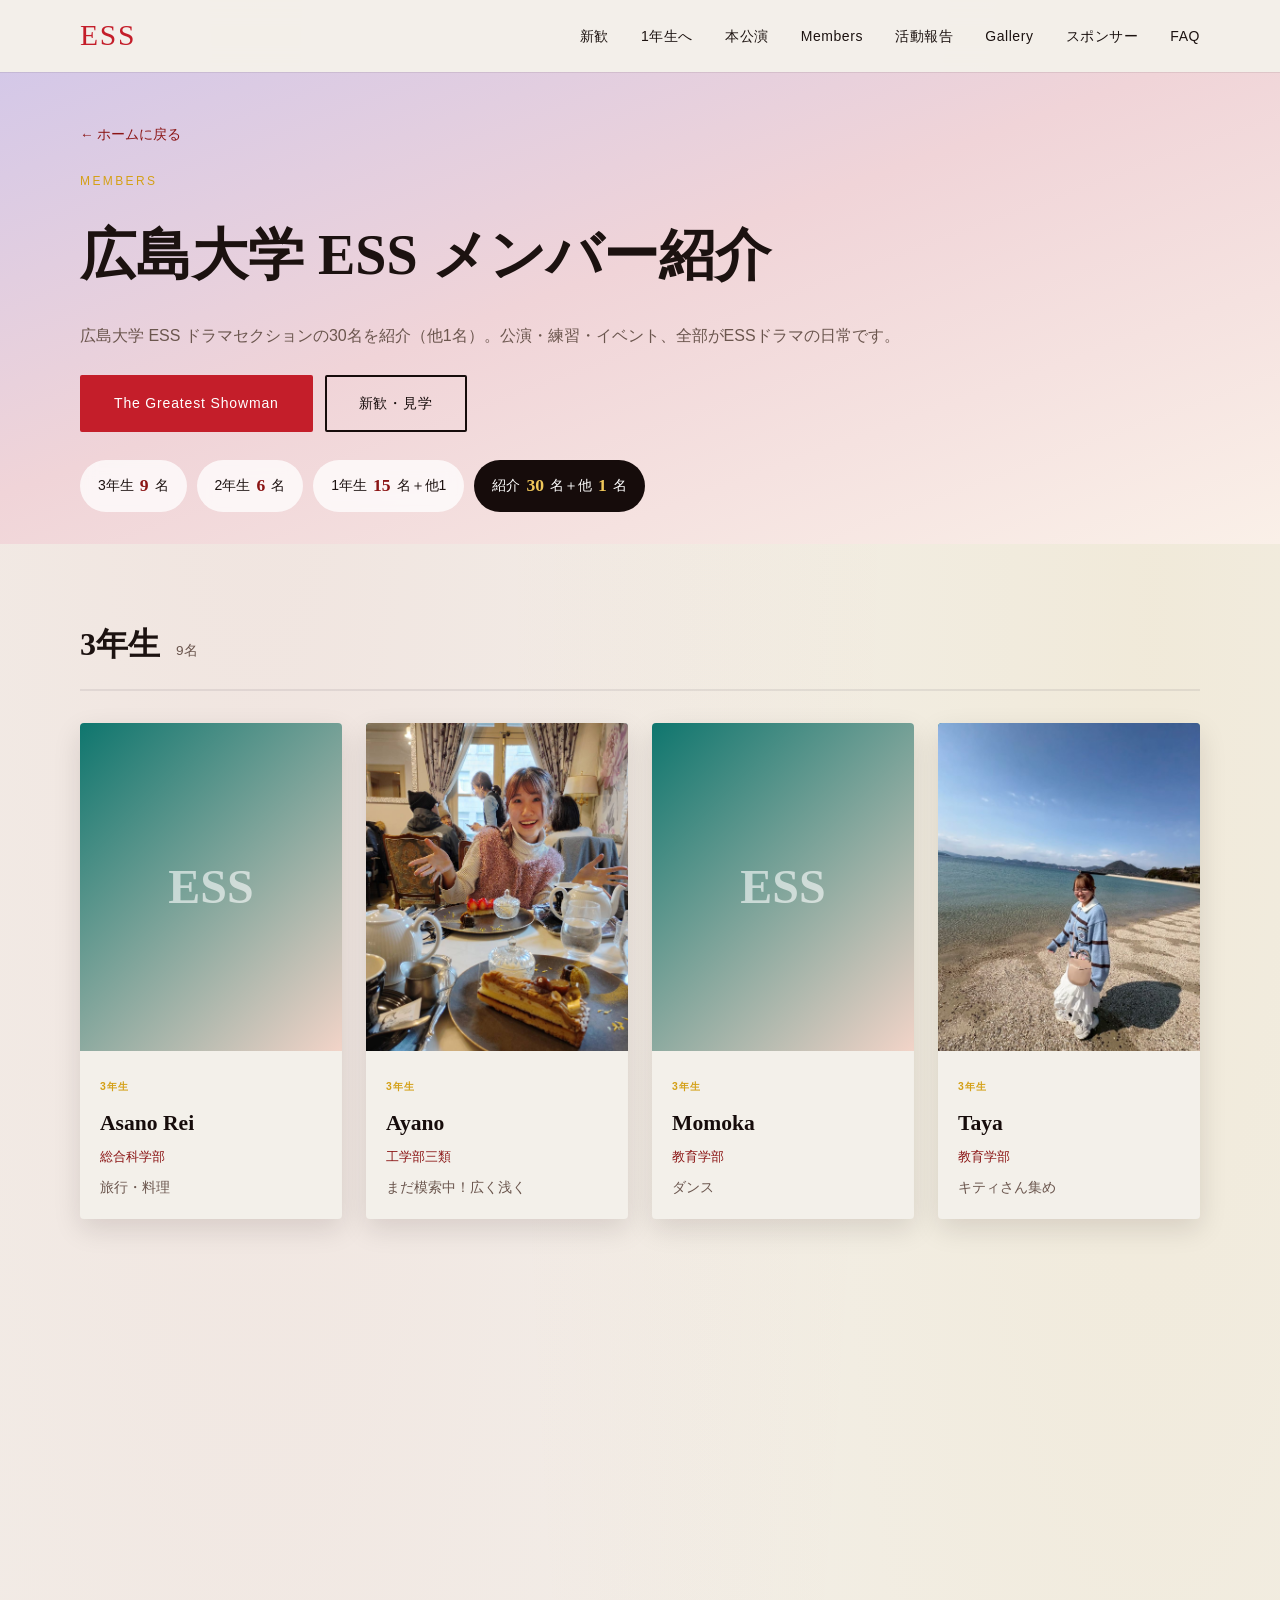
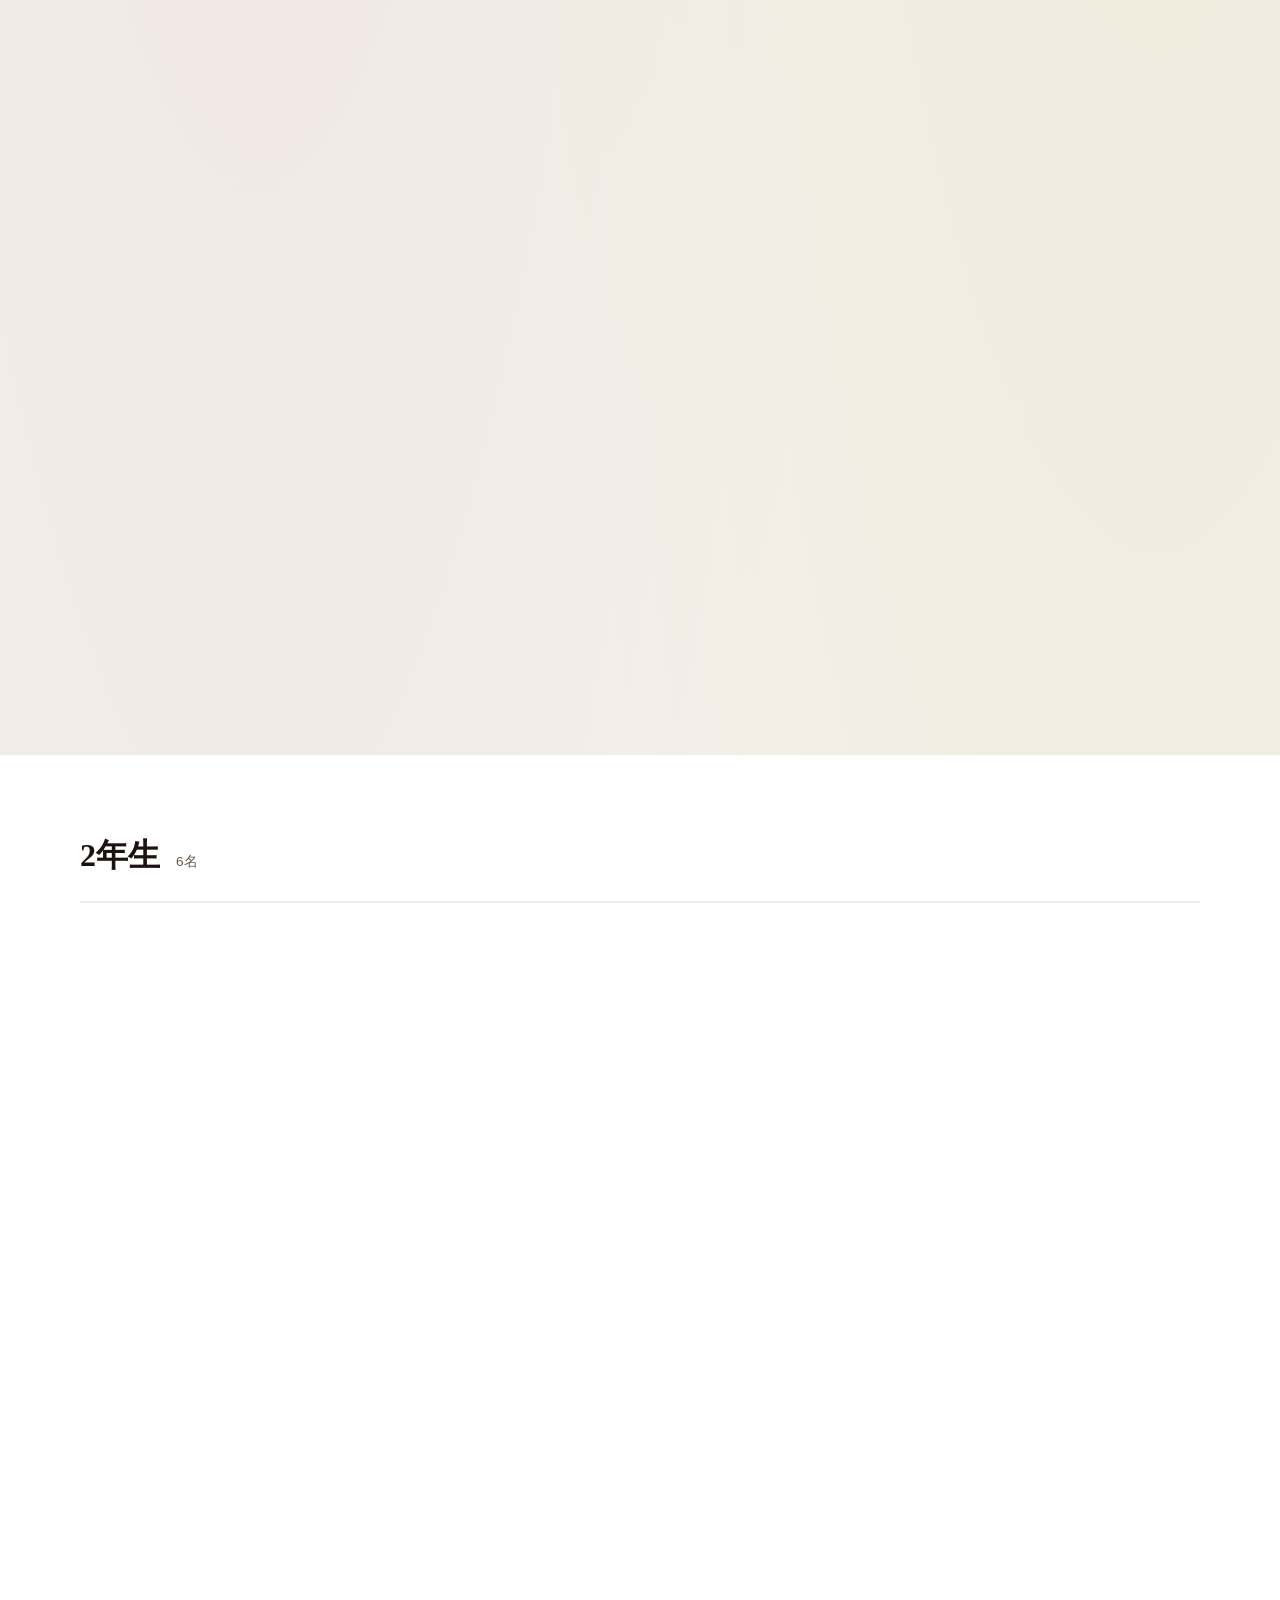
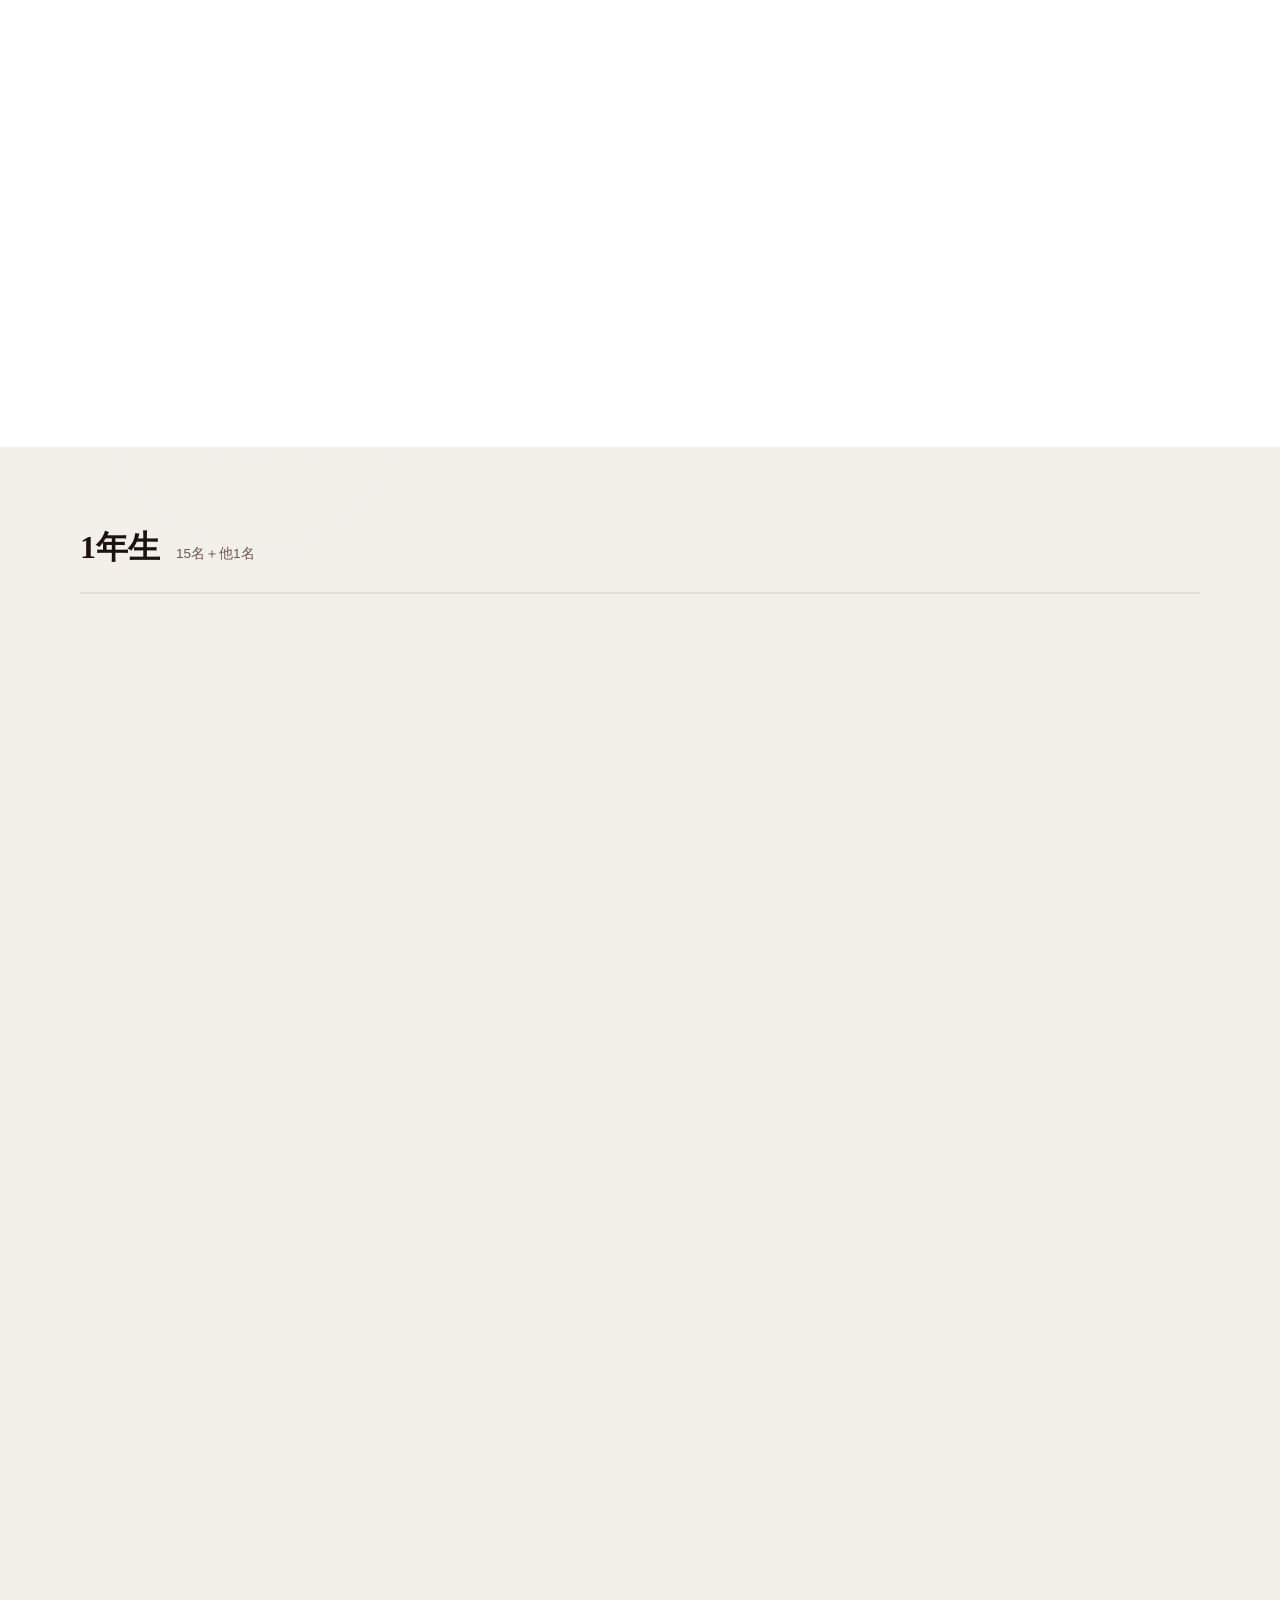
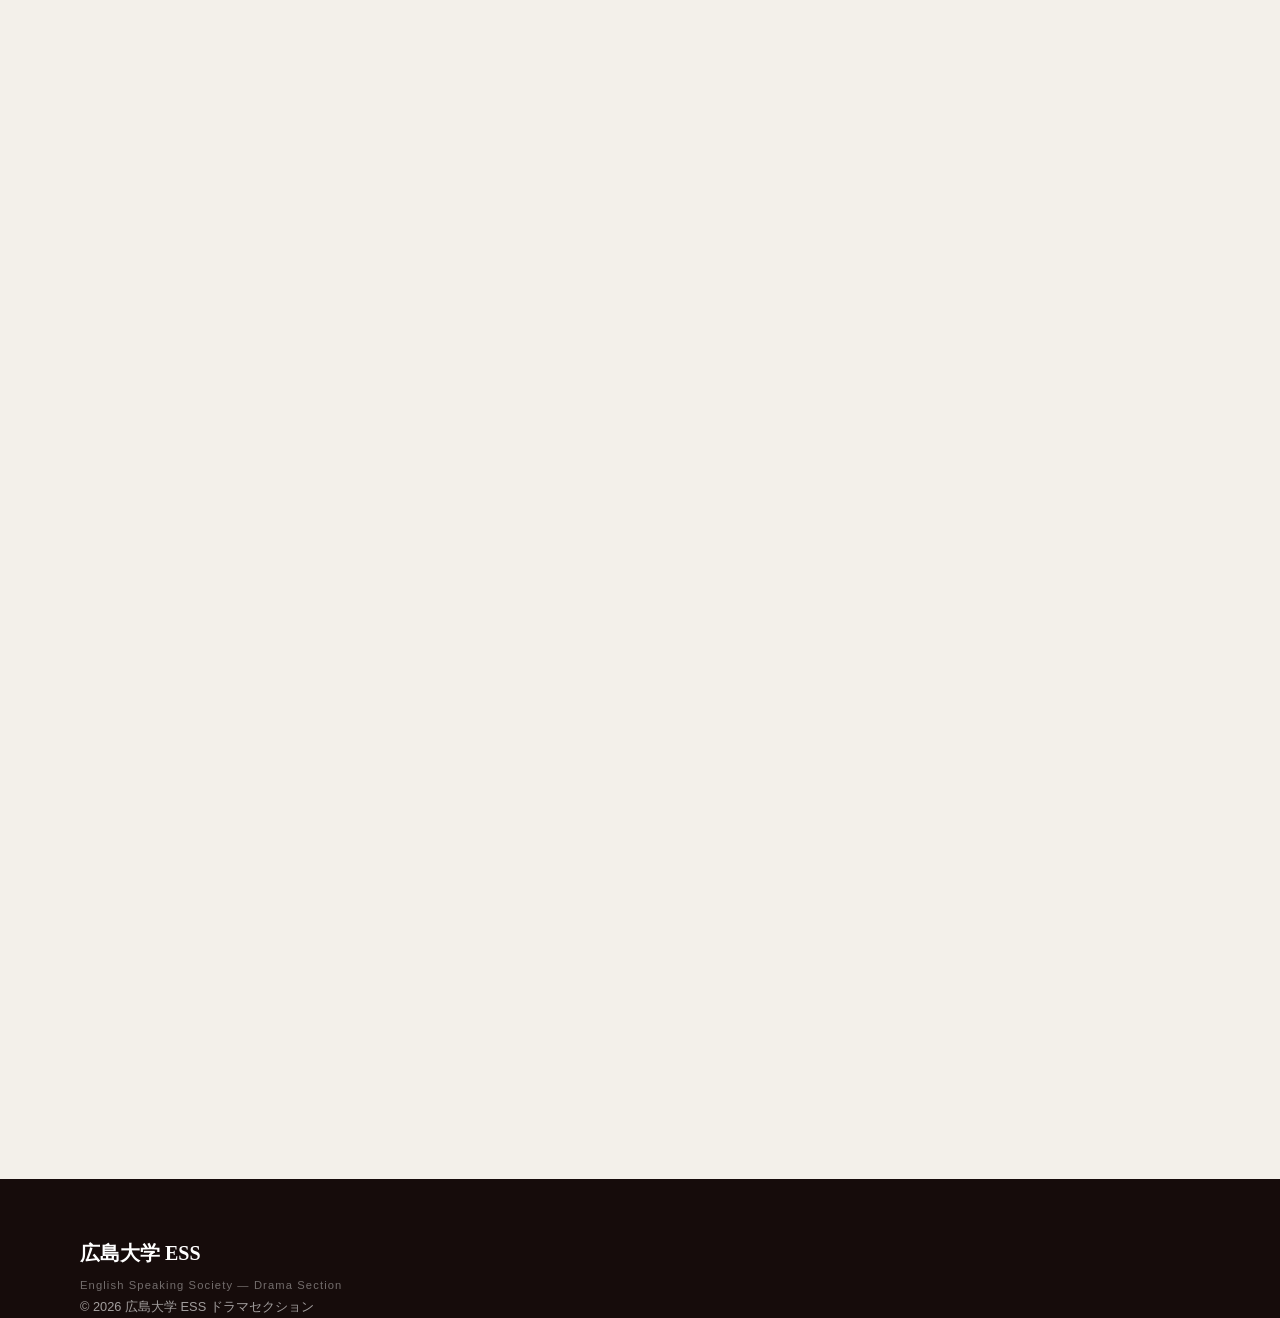
==== commit 6bed759e: "feat: lead homepage with the main show Open the page on The Greatest Showman and send visitors to In" ====
--- a/members.html
+++ b/members.html
@@ -3,7 +3,10 @@
 <head>
   <meta charset="UTF-8">
   <meta name="viewport" content="width=device-width, initial-scale=1.0">
-  <meta name="description" content="広島大学 ESS ドラマセクションのメンバー32名を紹介（他2名）。3年生10名・2年生7名＋他1名・1年生15名＋他1名。英語演劇・ミュージカルサークル。">
+  <meta name="referrer" content="strict-origin-when-cross-origin">
+  <meta http-equiv="Content-Security-Policy" content="default-src 'self'; base-uri 'self'; object-src 'none'; frame-src 'none'; script-src 'self'; style-src 'self' https://fonts.googleapis.com; font-src 'self' https://fonts.gstatic.com; img-src 'self'; connect-src 'self'; form-action 'none'">
+  <script src="js/security.js"></script>
+  <meta name="description" content="広島大学 ESS ドラマセクションのメンバー30名を紹介（他1名）。3年生9名・2年生6名・1年生15名＋他1名。英語演劇・ミュージカルサークル。">
   <meta name="keywords" content="広島大学 ESS, 広島大学ESS, ヒロダイ ESS, 広島大学 サークル, メンバー紹介">
   <meta name="robots" content="index, follow">
   <link rel="canonical" href="https://shinohara-yuto.github.io/hirodai-ess-drama/members.html">
@@ -12,12 +15,12 @@
   <meta property="og:locale" content="ja_JP">
   <meta property="og:site_name" content="広島大学 ESS ドラマセクション">
   <meta property="og:title" content="メンバー紹介 | 【公式】広島大学 ESS">
-  <meta property="og:description" content="広島大学 ESS ドラマセクションのメンバー32名を紹介（他2名）。">
+  <meta property="og:description" content="広島大学 ESS ドラマセクションのメンバー30名を紹介（他1名）。">
   <meta property="og:url" content="https://shinohara-yuto.github.io/hirodai-ess-drama/members.html">
   <meta property="og:image" content="https://shinohara-yuto.github.io/hirodai-ess-drama/assets/gallery/spring2026.jpg">
   <meta name="twitter:card" content="summary_large_image">
   <meta name="twitter:title" content="メンバー紹介 | 【公式】広島大学 ESS">
-  <meta name="twitter:description" content="広島大学 ESS ドラマセクションのメンバー32名を紹介（他2名）。">
+  <meta name="twitter:description" content="広島大学 ESS ドラマセクションのメンバー30名を紹介（他1名）。">
   <title>メンバー紹介 | 【公式】広島大学 ESS ドラマセクション</title>
   <script type="application/ld+json">
   {
@@ -72,16 +75,16 @@
         <a href="index.html#about" class="members-back">← ホームに戻る</a>
         <span class="section-label">Members</span>
         <h1 id="members-page-title" class="members-hero-title">広島大学 ESS メンバー紹介</h1>
-        <p class="members-hero-lead">広島大学 ESS ドラマセクションの32名を紹介（他2名）。公演・練習・イベント、全部がESSドラマの日常です。</p>
+        <p class="members-hero-lead">広島大学 ESS ドラマセクションの30名を紹介（他1名）。公演・練習・イベント、全部がESSドラマの日常です。</p>
         <div class="members-hero-actions">
           <a href="index.html#current" class="btn btn-primary btn-sm">The Greatest Showman</a>
           <a href="index.html#join" class="btn btn-outline">新歓・見学</a>
         </div>
         <div class="members-summary">
-          <a href="#grade-3" class="summary-chip">3年生 <strong>10</strong>名</a>
-          <a href="#grade-2" class="summary-chip">2年生 <strong>7</strong>名＋他1</a>
+          <a href="#grade-3" class="summary-chip">3年生 <strong>9</strong>名</a>
+          <a href="#grade-2" class="summary-chip">2年生 <strong>6</strong>名</a>
           <a href="#grade-1" class="summary-chip">1年生 <strong>15</strong>名＋他1</a>
-          <span class="summary-chip summary-chip--total">紹介 <strong>32</strong>名＋他<strong>2</strong>名</span>
+          <span class="summary-chip summary-chip--total">紹介 <strong>30</strong>名＋他<strong>1</strong>名</span>
         </div>
       </div>
     </section>
@@ -90,7 +93,7 @@
       <div class="container">
         <div class="members-section-header">
           <h2 id="grade-3-heading">3年生</h2>
-          <span class="members-count">10名</span>
+          <span class="members-count">9名</span>
         </div>
         <div class="members-grid" id="members-grade-3" aria-live="polite"></div>
       </div>
@@ -100,7 +103,7 @@
       <div class="container">
         <div class="members-section-header">
           <h2 id="grade-2-heading">2年生</h2>
-          <span class="members-count">7名＋他1名</span>
+          <span class="members-count">6名</span>
         </div>
         <div class="members-grid" id="members-grade-2" aria-live="polite"></div>
       </div>
--- a/css/style.css
+++ b/css/style.css
@@ -166,6 +166,7 @@
 
 .announce-text {
   flex: 1;
+  min-width: 0;
   font-size: 0.8rem;
   white-space: nowrap;
   overflow: hidden;
@@ -337,35 +338,28 @@
   position: absolute;
   inset: 0;
   background:
-    linear-gradient(to bottom, rgba(22, 12, 11, 0.55) 0%, rgba(22, 12, 11, 0.72) 45%, rgba(22, 12, 11, 0.94) 100%),
-    radial-gradient(circle at 50% 20%, rgba(196, 30, 42, 0.25) 0%, transparent 50%);
+    linear-gradient(to bottom, rgba(22, 12, 11, 0.72) 0%, rgba(22, 12, 11, 0.82) 42%, rgba(22, 12, 11, 0.94) 100%),
+    radial-gradient(ellipse at 50% 42%, rgba(22, 12, 11, 0.55) 0%, transparent 58%),
+    radial-gradient(circle at 50% 20%, rgba(196, 30, 42, 0.22) 0%, transparent 50%);
 }
 
 .hero-content {
   position: relative;
   z-index: 1;
   animation: fadeUp 1.1s ease-out;
-  max-width: 820px;
+  width: min(820px, 100%);
+  min-width: 0;
 }
 
 .hero-brand {
-  font-family: var(--font-display);
-  font-size: clamp(3.4rem, 11vw, 7.5rem);
-  line-height: 0.92;
-  letter-spacing: 0.04em;
-  color: #fff;
-  margin-bottom: 18px;
-  text-shadow: 0 6px 40px rgba(0, 0, 0, 0.45);
-}
-
-.hero-brand-campus {
-  display: block;
-  font-family: var(--font-serif);
-  font-size: 0.22em;
+  font-family: var(--font-serif);
+  font-size: clamp(0.78rem, 1.8vw, 0.95rem);
   font-weight: 600;
-  letter-spacing: 0.28em;
-  margin-bottom: 0.2em;
+  line-height: 1.5;
+  letter-spacing: 0.18em;
   color: var(--color-accent-light);
+  margin-bottom: 14px;
+  text-shadow: 0 2px 16px rgba(0, 0, 0, 0.45);
 }
 
 .hero-title {
@@ -381,13 +375,46 @@
   margin-inline: auto;
 }
 
+.hero-title--show {
+  font-family: var(--font-display);
+  font-weight: 400;
+  font-size: clamp(2.15rem, 6.4vw, 4.6rem);
+  line-height: 1.12;
+  letter-spacing: 0.03em;
+  color: #fff;
+  margin-bottom: 16px;
+  max-width: 11em;
+  text-shadow: 0 4px 28px rgba(0, 0, 0, 0.55);
+}
+
+.hero-date,
+.hero-venue {
+  font-family: var(--font-serif);
+  font-weight: 600;
+  letter-spacing: 0.08em;
+  text-shadow: 0 2px 16px rgba(0, 0, 0, 0.45);
+}
+
+.hero-date {
+  font-size: clamp(1.05rem, 2.6vw, 1.35rem);
+  color: var(--color-accent-light);
+  margin-bottom: 6px;
+}
+
+.hero-venue {
+  font-size: clamp(0.92rem, 2.2vw, 1.05rem);
+  color: rgba(255, 255, 255, 0.92);
+  margin-bottom: 14px;
+}
+
 .hero-lead {
   font-size: clamp(0.98rem, 2.2vw, 1.12rem);
-  color: rgba(255, 255, 255, 0.88);
-  margin-bottom: 36px;
-  line-height: 1.9;
+  color: rgba(255, 255, 255, 0.92);
+  margin-bottom: 28px;
+  line-height: 1.8;
   max-width: 28em;
   margin-inline: auto;
+  text-shadow: 0 2px 16px rgba(0, 0, 0, 0.45);
 }
 
 .hero-actions {
@@ -1340,6 +1367,70 @@
 
 .current-details-full {
   grid-column: 1 / -1;
+}
+
+.section-title--show {
+  font-family: var(--font-display);
+  font-weight: 400;
+  letter-spacing: 0.03em;
+  line-height: 1.2;
+}
+
+.current .section-lead--light {
+  color: rgba(255, 255, 255, 0.86);
+  font-size: 1.02rem;
+  line-height: 1.85;
+  max-width: 40em;
+}
+
+.current .current-subtitle {
+  margin-top: 8px;
+  margin-bottom: 0;
+  color: rgba(255, 255, 255, 0.72);
+}
+
+.current-promises {
+  display: grid;
+  grid-template-columns: repeat(3, 1fr);
+  gap: 16px;
+  margin: 0 0 48px;
+  padding: 0;
+  list-style: none;
+}
+
+.current-promise {
+  padding: 24px 22px;
+  border: 1px solid rgba(240, 200, 90, 0.32);
+  background: rgba(255, 255, 255, 0.04);
+}
+
+.current-promise h3 {
+  font-family: var(--font-serif);
+  font-size: 1.05rem;
+  font-weight: 600;
+  line-height: 1.5;
+  margin-bottom: 10px;
+  color: var(--color-accent-light);
+}
+
+.current-promise p {
+  font-size: 0.9rem;
+  line-height: 1.8;
+  color: rgba(255, 255, 255, 0.84);
+}
+
+.current-place {
+  margin-bottom: 20px;
+  font-size: 1rem;
+  line-height: 1.7;
+  color: rgba(255, 255, 255, 0.9);
+}
+
+.current-reserve-note {
+  margin-bottom: 16px;
+  font-size: 0.9rem;
+  line-height: 1.75;
+  color: rgba(255, 255, 255, 0.82);
 }
 
 /* ===== FAQ ===== */
@@ -2280,6 +2371,7 @@
 @media (max-width: 900px) {
   .about-grid,
   .current-card,
+  .current-promises,
   .production-grid,
   .join-card,
   .performance-types,
@@ -2435,7 +2527,7 @@
 
 @media (max-width: 600px) {
   :root {
-    --announce-height: 92px;
+    --announce-height: 44px;
     --header-height: 64px;
   }
 
@@ -2448,25 +2540,15 @@
   }
 
   .announce-bar-inner {
-    display: grid;
-    grid-template-columns: auto 1fr auto;
-    grid-template-rows: auto auto;
-    gap: 8px 12px;
+    display: flex;
+    flex-wrap: nowrap;
+    gap: 10px;
     align-items: center;
-    padding: 10px 0 12px;
-    min-height: var(--announce-height);
-  }
-
-  .announce-badge {
-    grid-column: 1;
-    grid-row: 1;
-    order: unset;
+    padding: 8px 0;
+    min-height: 44px;
   }
 
   .announce-link {
-    grid-column: 3;
-    grid-row: 1;
-    order: unset;
     margin-left: 0;
     padding: 6px 10px;
     border: 1px solid rgba(232, 212, 139, 0.35);
@@ -2474,14 +2556,11 @@
   }
 
   .announce-text {
-    grid-column: 1 / -1;
-    grid-row: 2;
-    order: unset;
-    flex-basis: auto;
-    white-space: normal;
+    white-space: nowrap;
+    overflow: hidden;
+    text-overflow: ellipsis;
     font-size: 0.72rem;
-    line-height: 1.55;
-    padding-right: 0;
+    line-height: 1.4;
   }
 
   .nav {
@@ -2508,20 +2587,29 @@
 
   .hero {
     min-height: 100svh;
-    padding-bottom: 100px;
-  }
-
-  .hero-brand {
-    font-size: clamp(2.8rem, 14vw, 5rem);
-  }
-
-  .hero-title {
-    font-size: clamp(1.25rem, 5.2vw, 1.85rem);
+    align-items: center;
+    padding: calc(var(--announce-height) + var(--header-height) + 12px) 4vw 28px;
+  }
+
+  .hero-title--show {
+    font-size: clamp(1.45rem, 7.4vw, 2.15rem);
+    max-width: 100%;
+    margin-bottom: 10px;
+  }
+
+  .hero-date {
+    font-size: 1rem;
+  }
+
+  .hero-venue {
+    margin-bottom: 10px;
   }
 
   .hero-lead {
-    font-size: 0.95rem;
-    line-height: 1.85;
+    font-size: 0.92rem;
+    line-height: 1.7;
+    max-width: 100%;
+    margin-bottom: 16px;
   }
 
   .hero-actions {
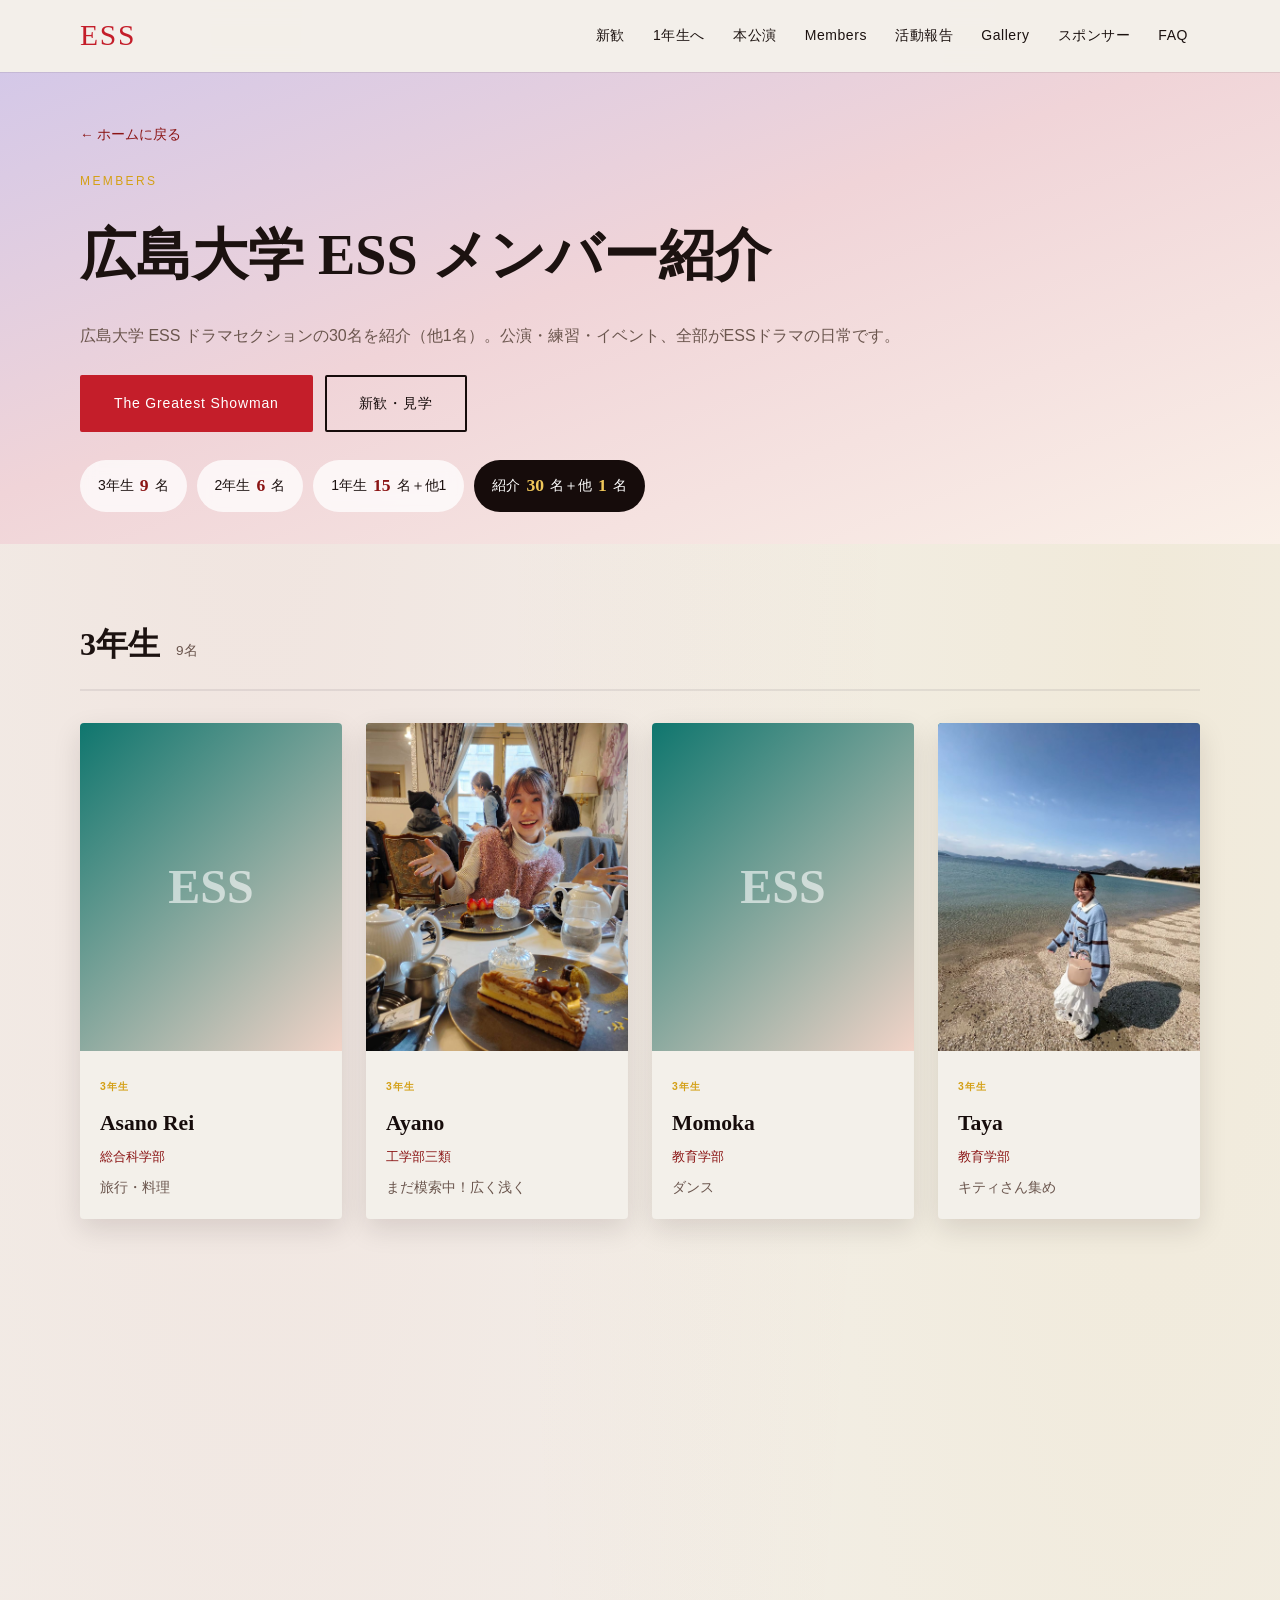
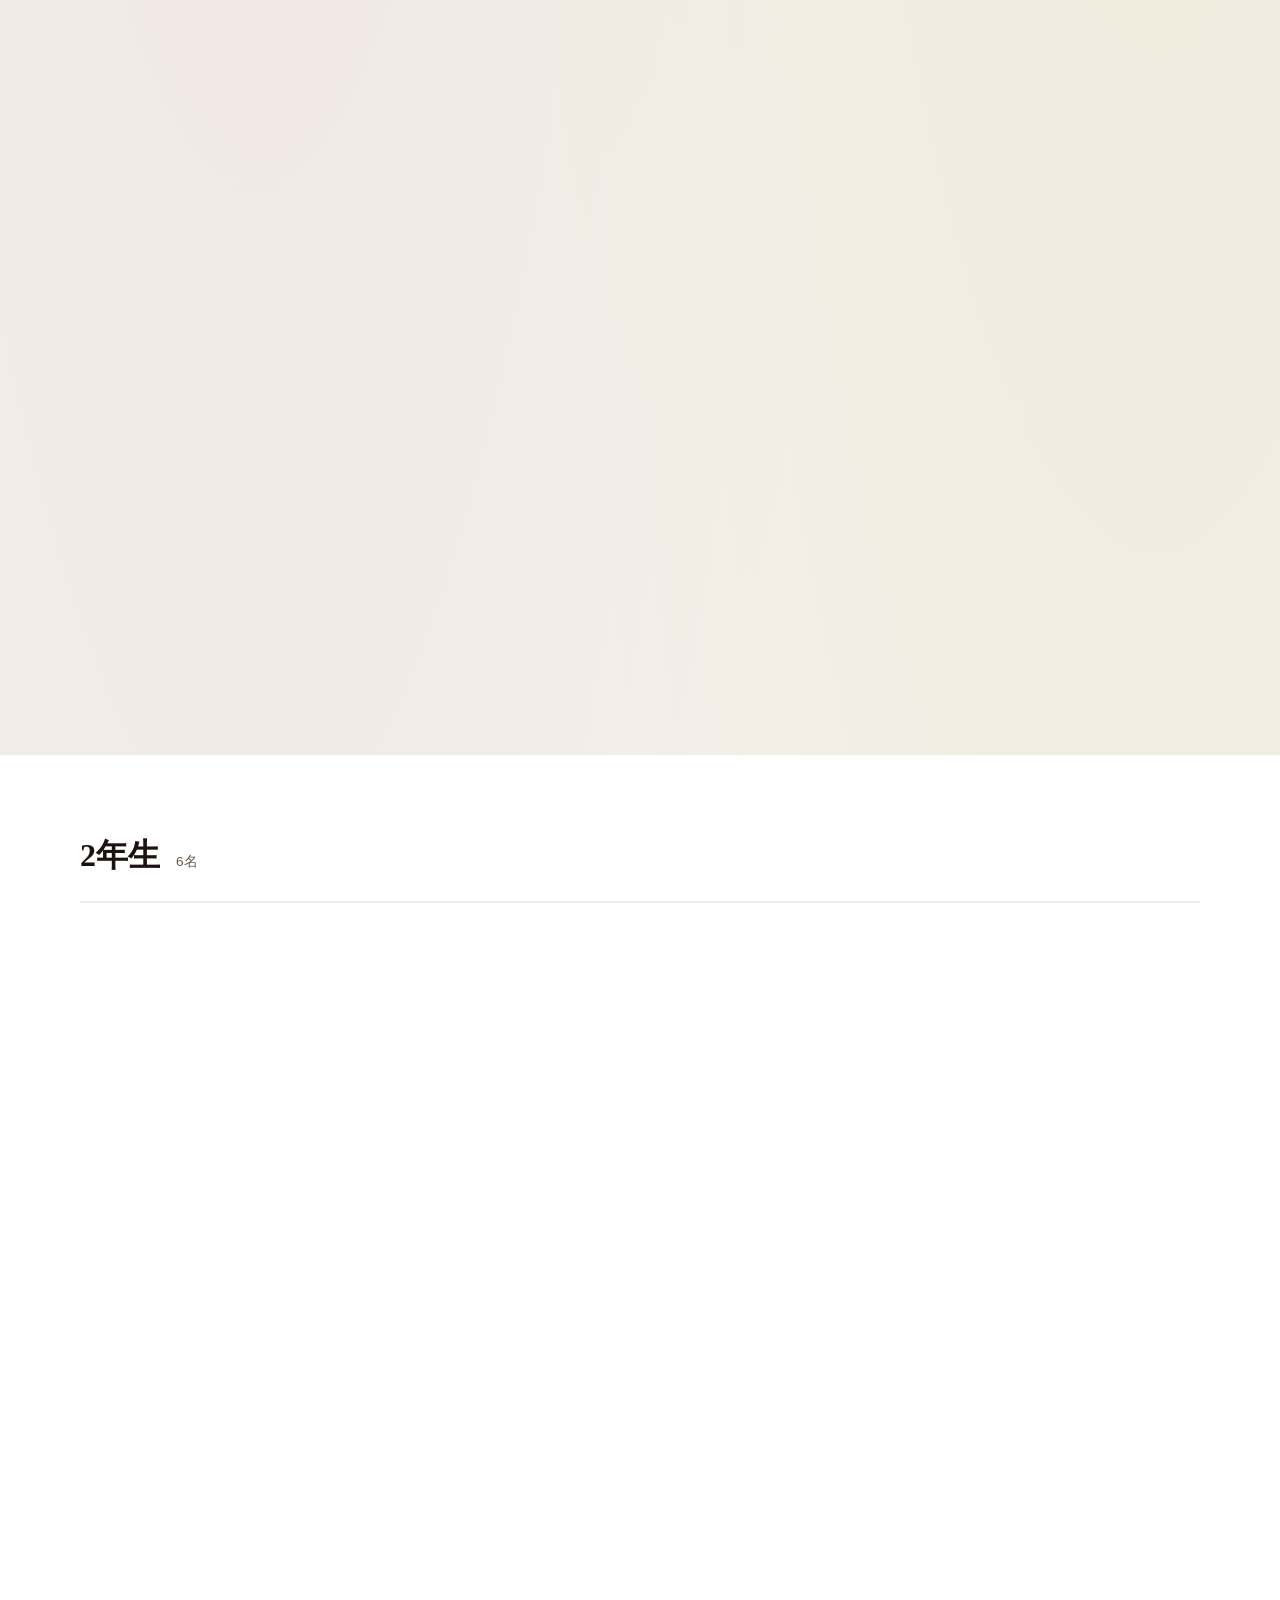
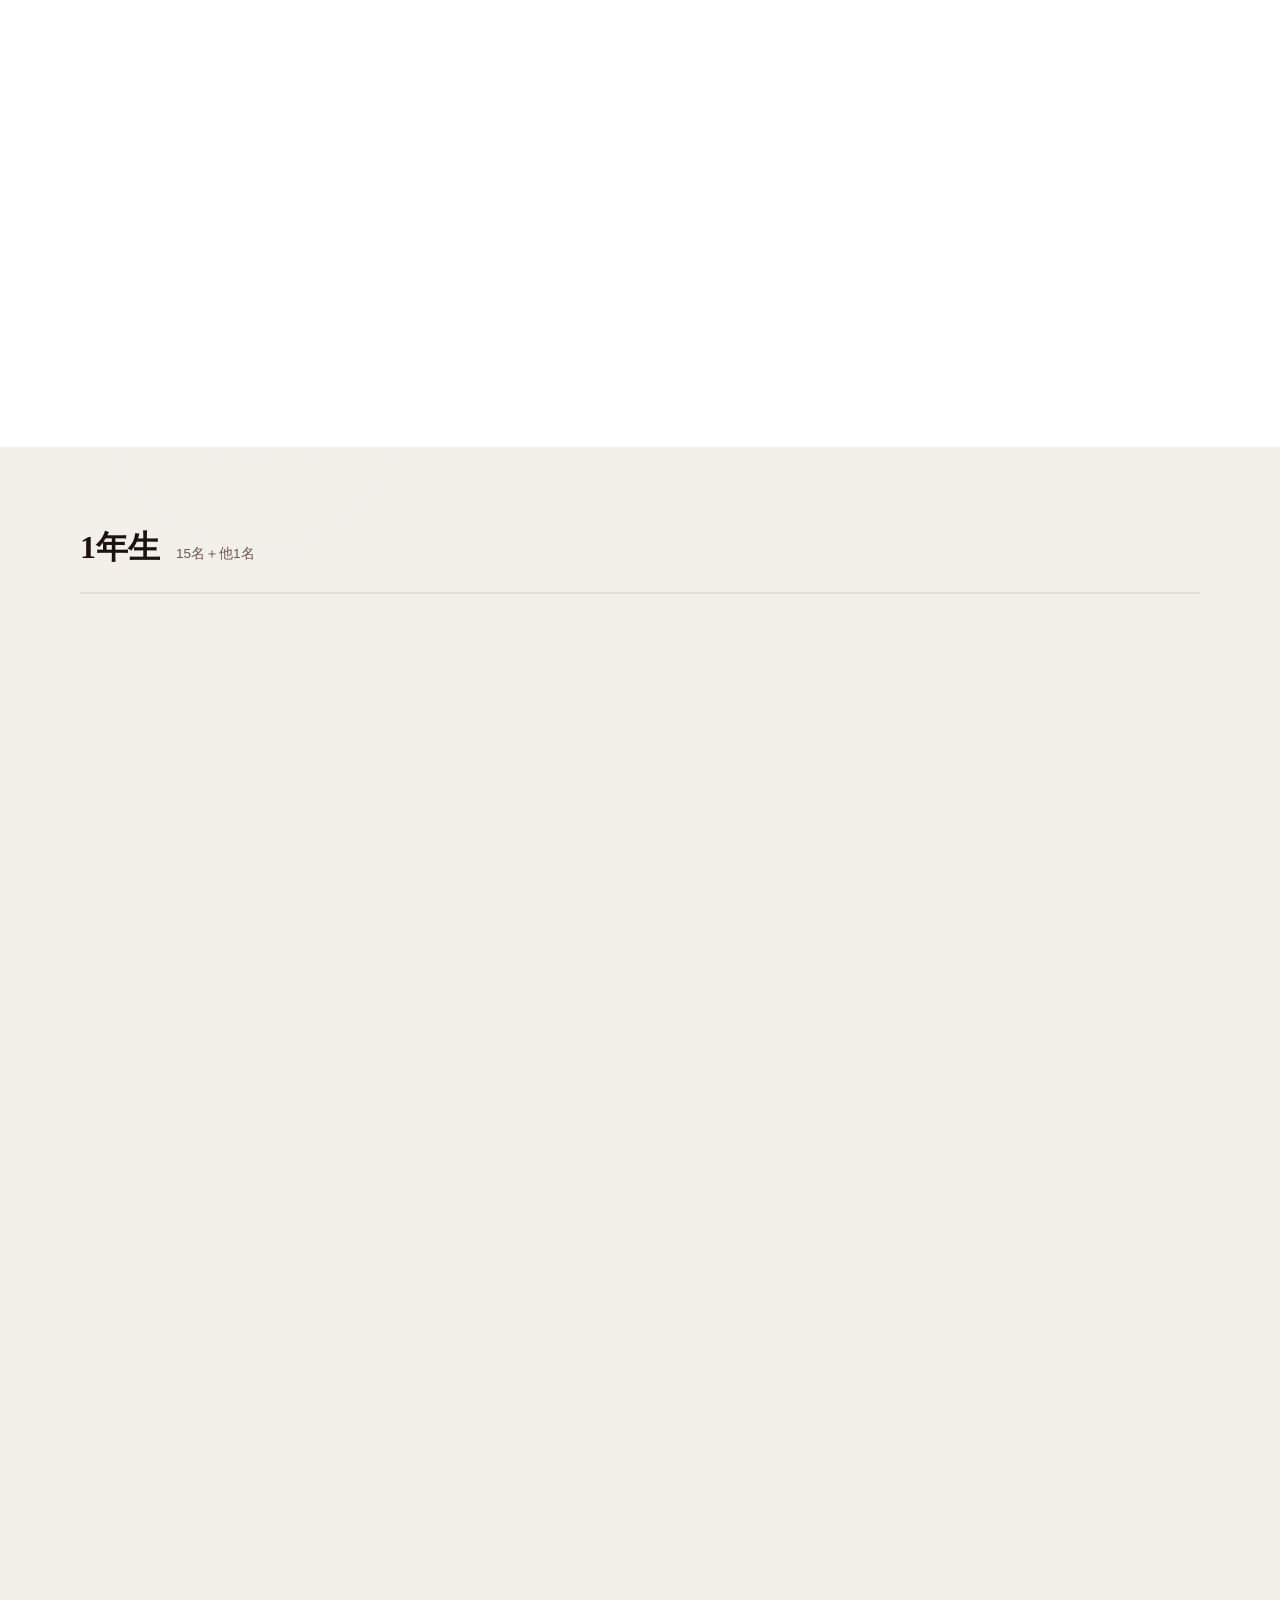
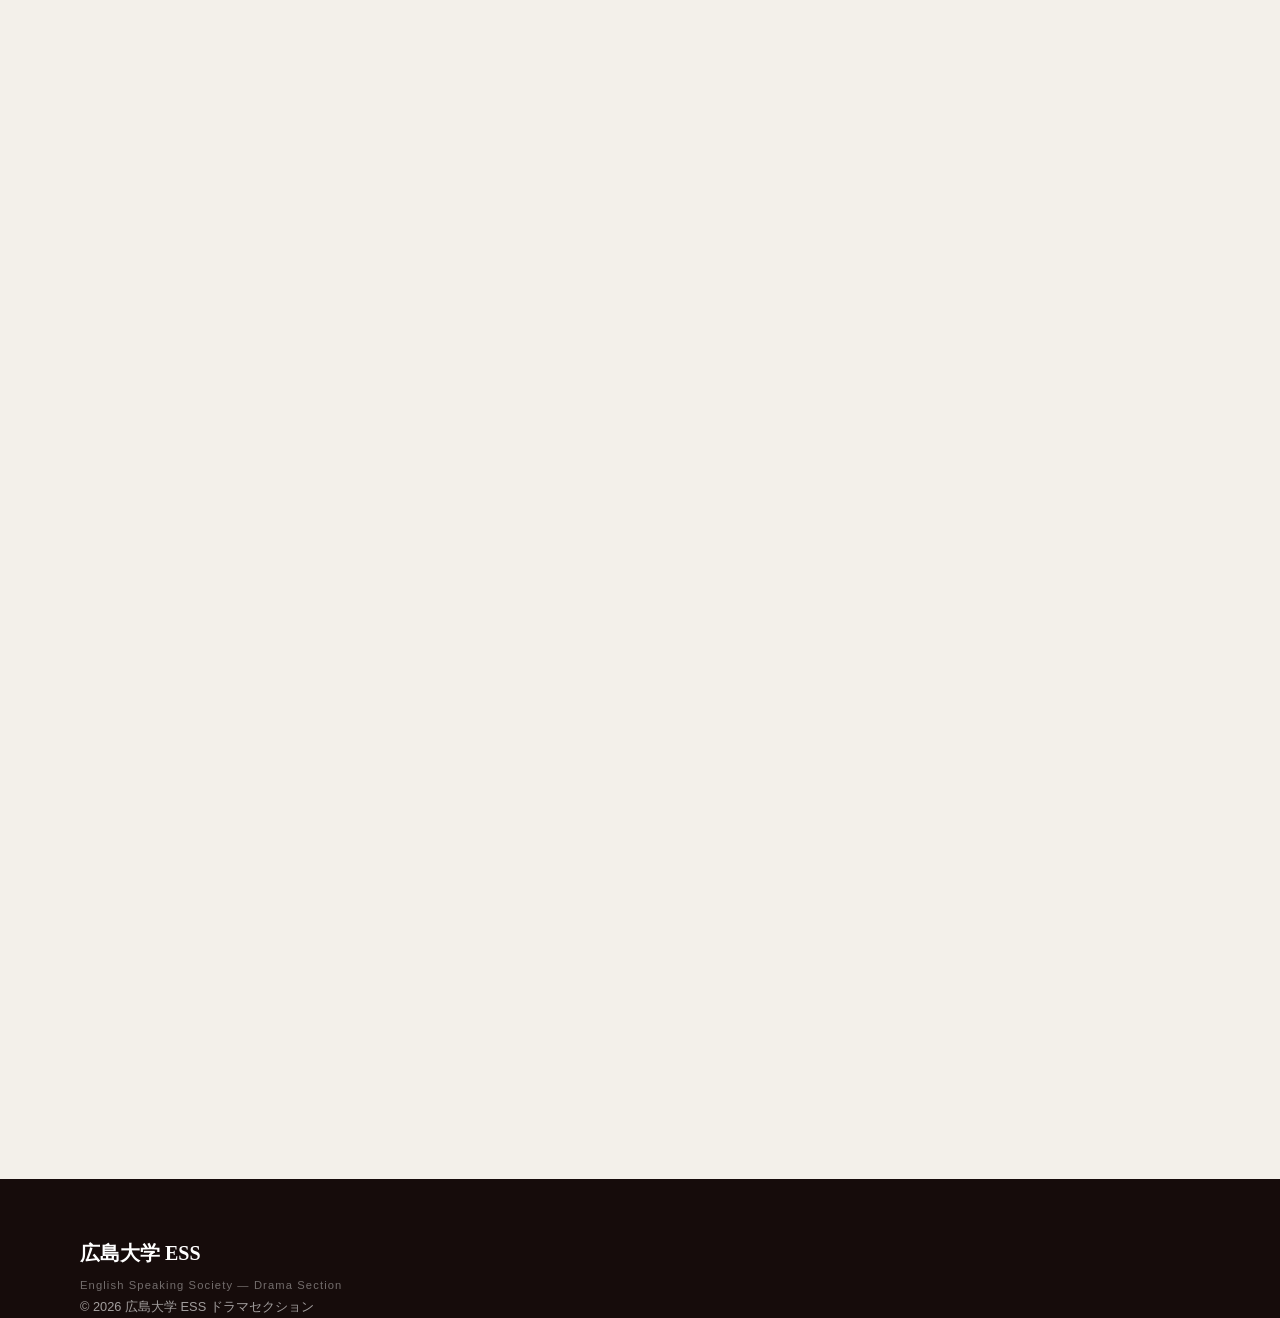
==== commit ea9b9228: "chore: keep GitHub Pages off search results Block crawlers with noindex and robots Disallow, drop th" ====
--- a/members.html
+++ b/members.html
@@ -8,9 +8,7 @@
   <script src="js/security.js"></script>
   <meta name="description" content="広島大学 ESS ドラマセクションのメンバー30名を紹介（他1名）。3年生9名・2年生6名・1年生15名＋他1名。英語演劇・ミュージカルサークル。">
   <meta name="keywords" content="広島大学 ESS, 広島大学ESS, ヒロダイ ESS, 広島大学 サークル, メンバー紹介">
-  <meta name="robots" content="index, follow">
-  <link rel="canonical" href="https://shinohara-yuto.github.io/hirodai-ess-drama/members.html">
-  <link rel="sitemap" type="application/xml" title="Sitemap" href="sitemap.xml">
+  <meta name="robots" content="noindex, nofollow">
   <meta property="og:type" content="website">
   <meta property="og:locale" content="ja_JP">
   <meta property="og:site_name" content="広島大学 ESS ドラマセクション">
--- a/css/style.css
+++ b/css/style.css
@@ -1,3 +1,37 @@
+/* Kaisei Decol (SIL Open Font License), subset for the hero brand. */
+@font-face {
+  font-family: "Kaisei Decol";
+  font-style: normal;
+  font-weight: 700;
+  font-display: swap;
+  src: url("../fonts/kaisei-decol-700-112.woff2") format("woff2");
+  unicode-range: U+5CF6;
+}
+@font-face {
+  font-family: "Kaisei Decol";
+  font-style: normal;
+  font-weight: 700;
+  font-display: swap;
+  src: url("../fonts/kaisei-decol-700-115.woff2") format("woff2");
+  unicode-range: U+5B66, U+5E83;
+}
+@font-face {
+  font-family: "Kaisei Decol";
+  font-style: normal;
+  font-weight: 700;
+  font-display: swap;
+  src: url("../fonts/kaisei-decol-700-117.woff2") format("woff2");
+  unicode-range: U+5927;
+}
+@font-face {
+  font-family: "Kaisei Decol";
+  font-style: normal;
+  font-weight: 700;
+  font-display: swap;
+  src: url("../fonts/kaisei-decol-700-119.woff2") format("woff2");
+  unicode-range: U+30A1-30ED;
+}
+
 /* ===== Variables ===== */
 :root {
   --color-bg: #f3f0ea;
@@ -238,15 +272,30 @@
 
 .nav-links {
   display: flex;
-  gap: 32px;
+  align-items: center;
+  gap: 4px;
 }
 
 .nav-links a {
+  display: inline-flex;
+  align-items: center;
+  justify-content: center;
+  min-height: 44px;
+  padding: 8px 12px;
   font-size: 0.875rem;
   font-weight: 500;
   letter-spacing: 0.04em;
   position: relative;
-  transition: color var(--transition);
+  border-radius: 6px;
+  transition: color var(--transition), background var(--transition);
+}
+
+.nav-links a:hover {
+  background: rgba(255, 255, 255, 0.12);
+}
+
+.site-header.scrolled .nav-links a:hover {
+  background: rgba(22, 12, 11, 0.06);
 }
 
 .nav-links a::after {
@@ -352,14 +401,38 @@
 }
 
 .hero-brand {
-  font-family: var(--font-serif);
-  font-size: clamp(0.78rem, 1.8vw, 0.95rem);
-  font-weight: 600;
-  line-height: 1.5;
+  display: flex;
+  flex-wrap: wrap;
+  justify-content: center;
+  align-items: baseline;
+  column-gap: 0.55em;
+  row-gap: 0.12em;
+  margin-bottom: 16px;
+  font-size: clamp(1.25rem, 3.4vw, 1.85rem);
+  line-height: 1.2;
+  color: #fff;
+  text-shadow: 0 2px 18px rgba(0, 0, 0, 0.55);
+}
+
+.hero-brand-uni,
+.hero-brand-section {
+  font-family: "Kaisei Decol", "Shippori Mincho", serif;
+  font-weight: 700;
+  letter-spacing: 0.08em;
+  white-space: nowrap;
+}
+
+.hero-brand-section {
+  flex-basis: 100%;
+}
+
+.hero-brand-mark {
+  font-family: "Cinzel", "Times New Roman", serif;
+  font-weight: 700;
+  font-size: 1.42em;
   letter-spacing: 0.18em;
+  line-height: 0.9;
   color: var(--color-accent-light);
-  margin-bottom: 14px;
-  text-shadow: 0 2px 16px rgba(0, 0, 0, 0.45);
 }
 
 .hero-title {
@@ -2508,6 +2581,19 @@
     pointer-events: auto;
   }
 
+  .nav-links li {
+    width: min(100%, 280px);
+  }
+
+  .nav-links a {
+    width: 100%;
+  }
+
+  .nav-links a:hover,
+  .site-header.scrolled .nav-links a:hover {
+    background: rgba(22, 12, 11, 0.06);
+  }
+
   .site-header:not(.scrolled) .nav-links a {
     color: var(--color-text);
   }
@@ -2577,12 +2663,16 @@
     -webkit-overflow-scrolling: touch;
   }
 
+  .nav-links li {
+    width: 100%;
+  }
+
   .nav-links a {
     font-size: 1rem;
-    padding: 8px 0;
+    width: 100%;
+    padding: 8px 16px;
     min-height: 44px;
-    display: flex;
-    align-items: center;
+    justify-content: center;
   }
 
   .hero {
